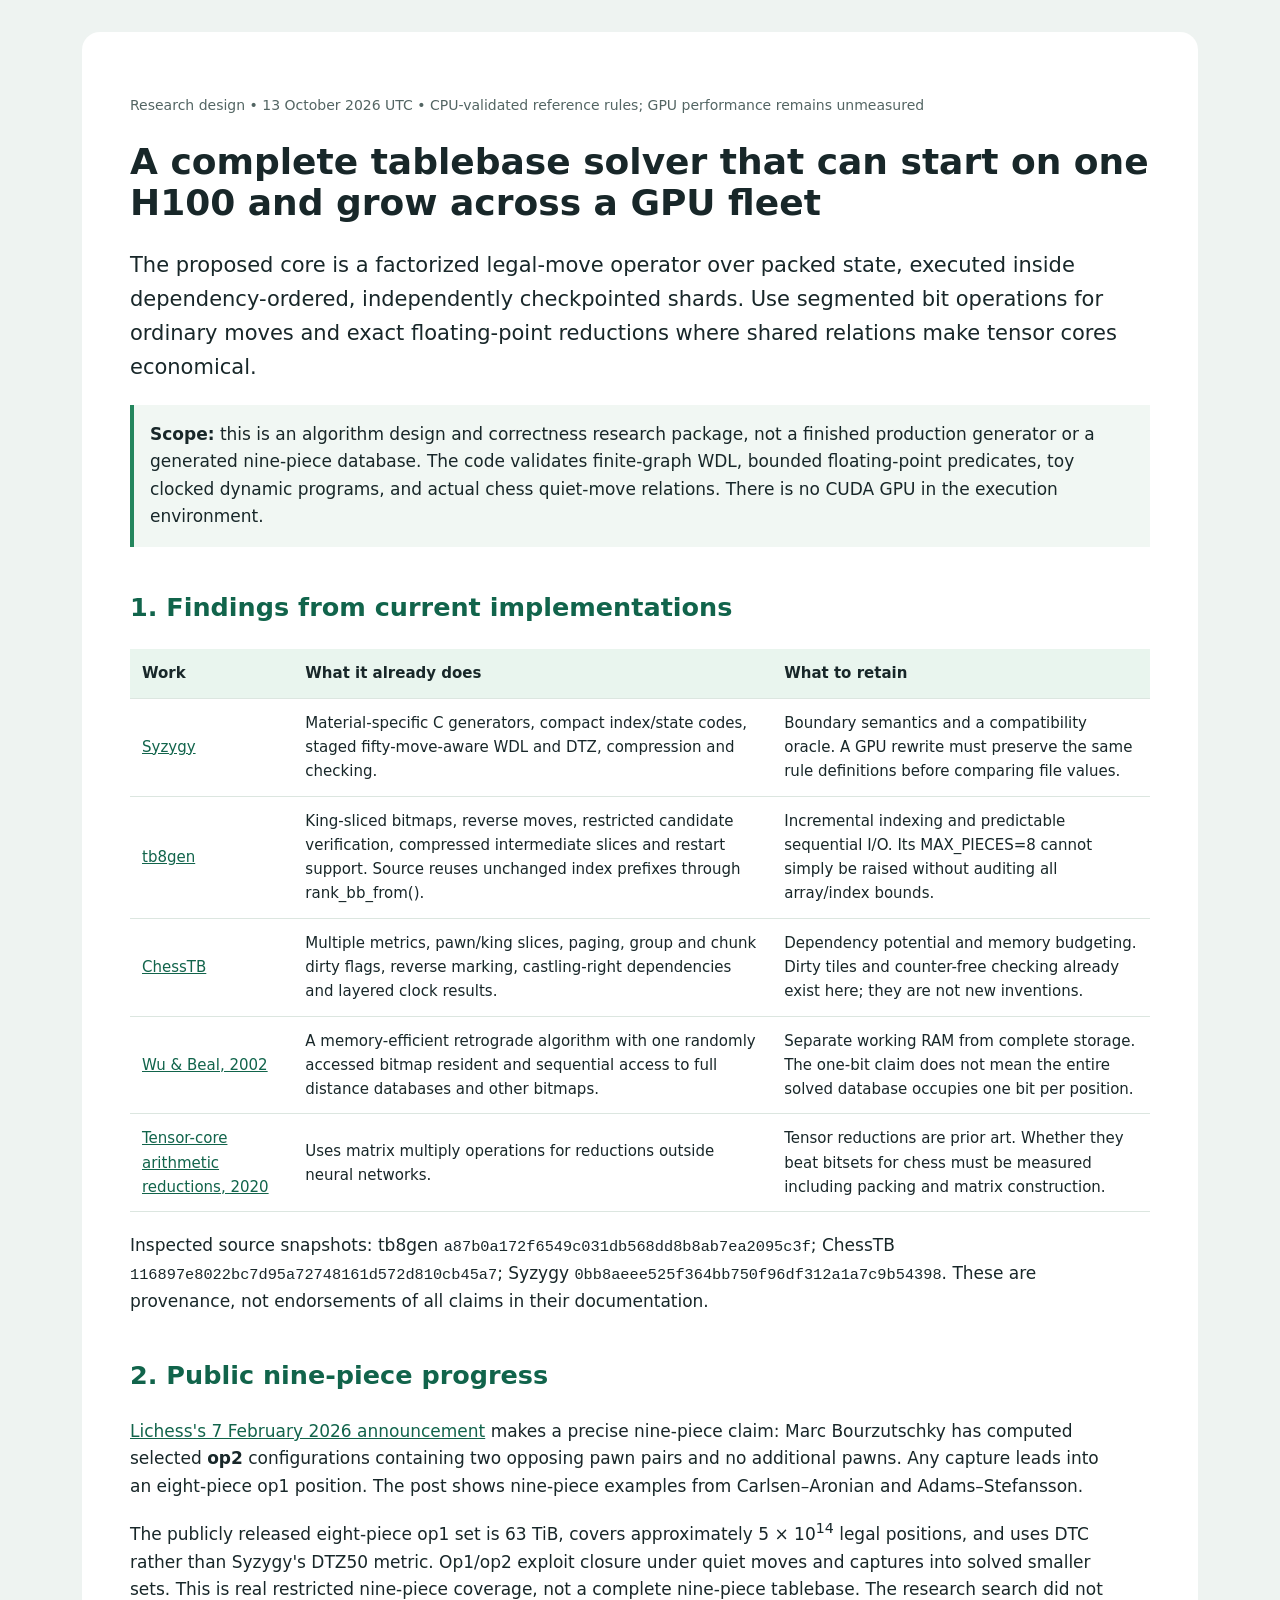
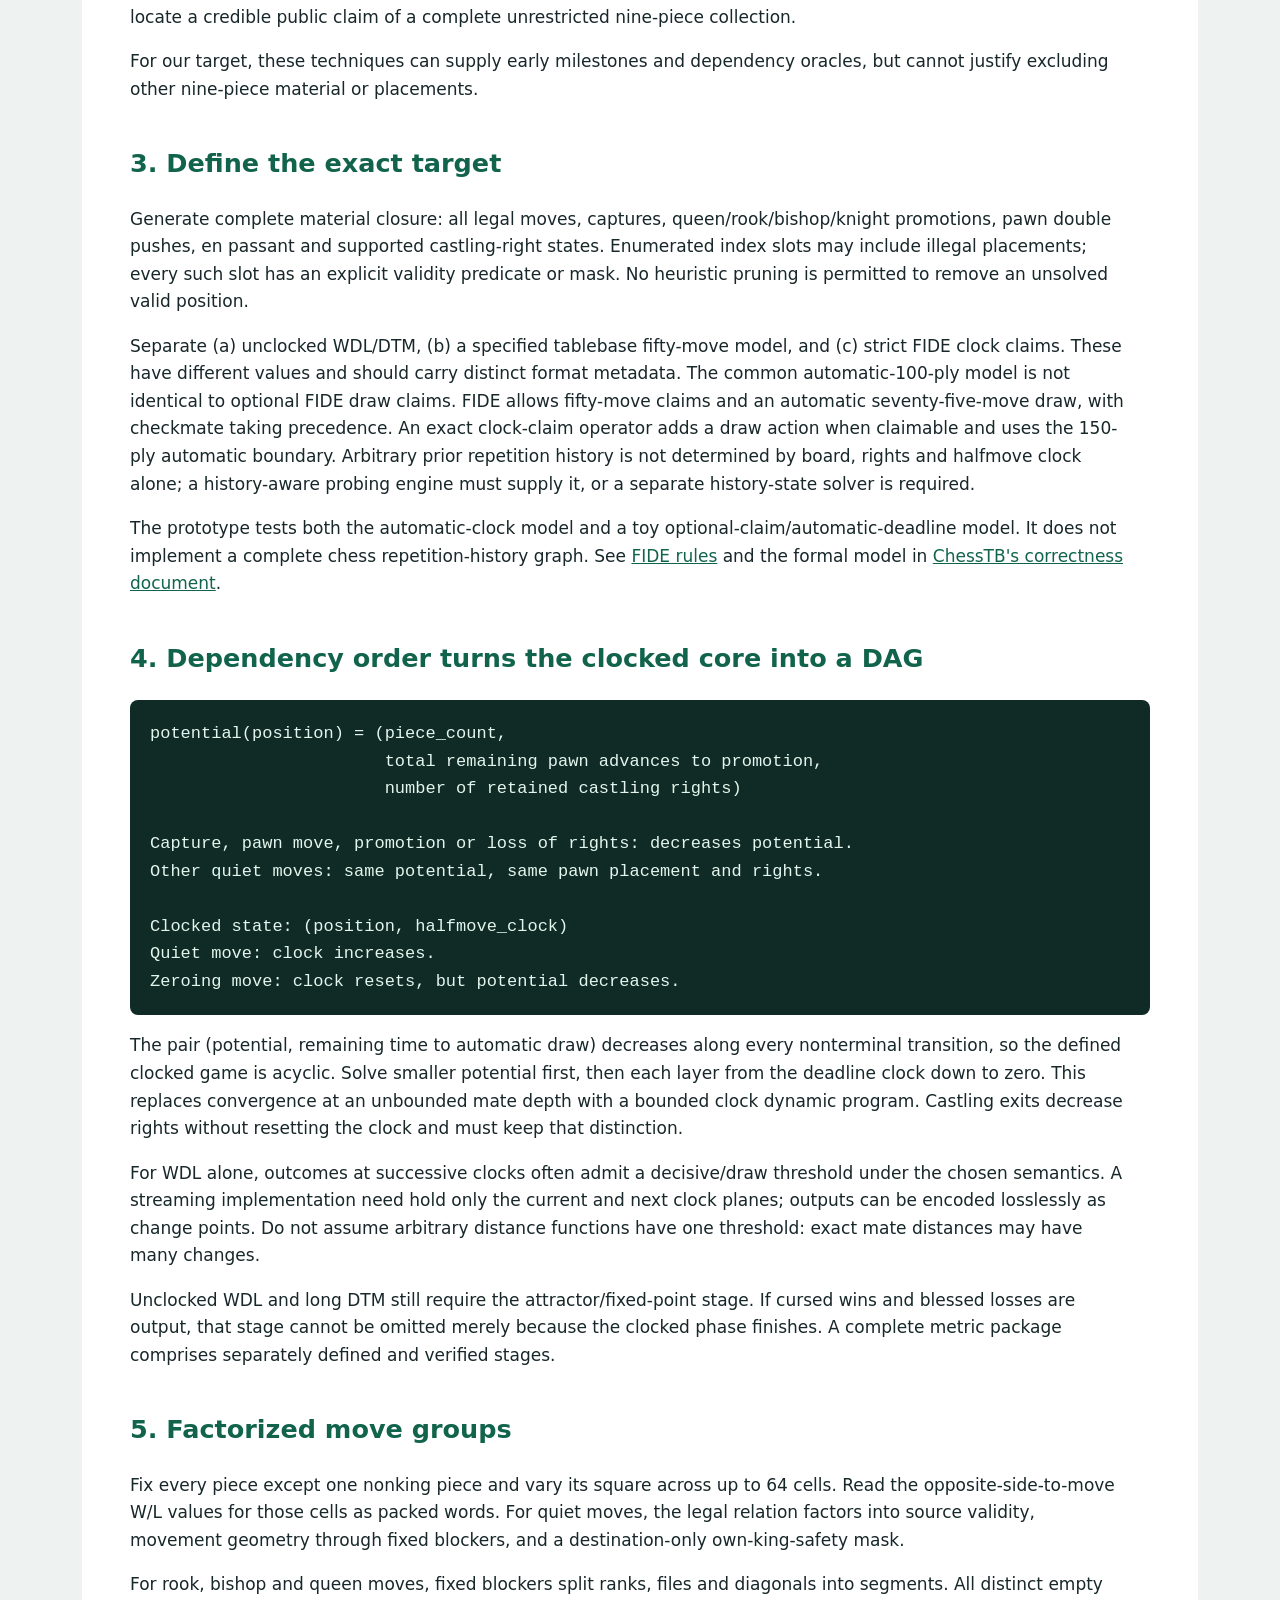
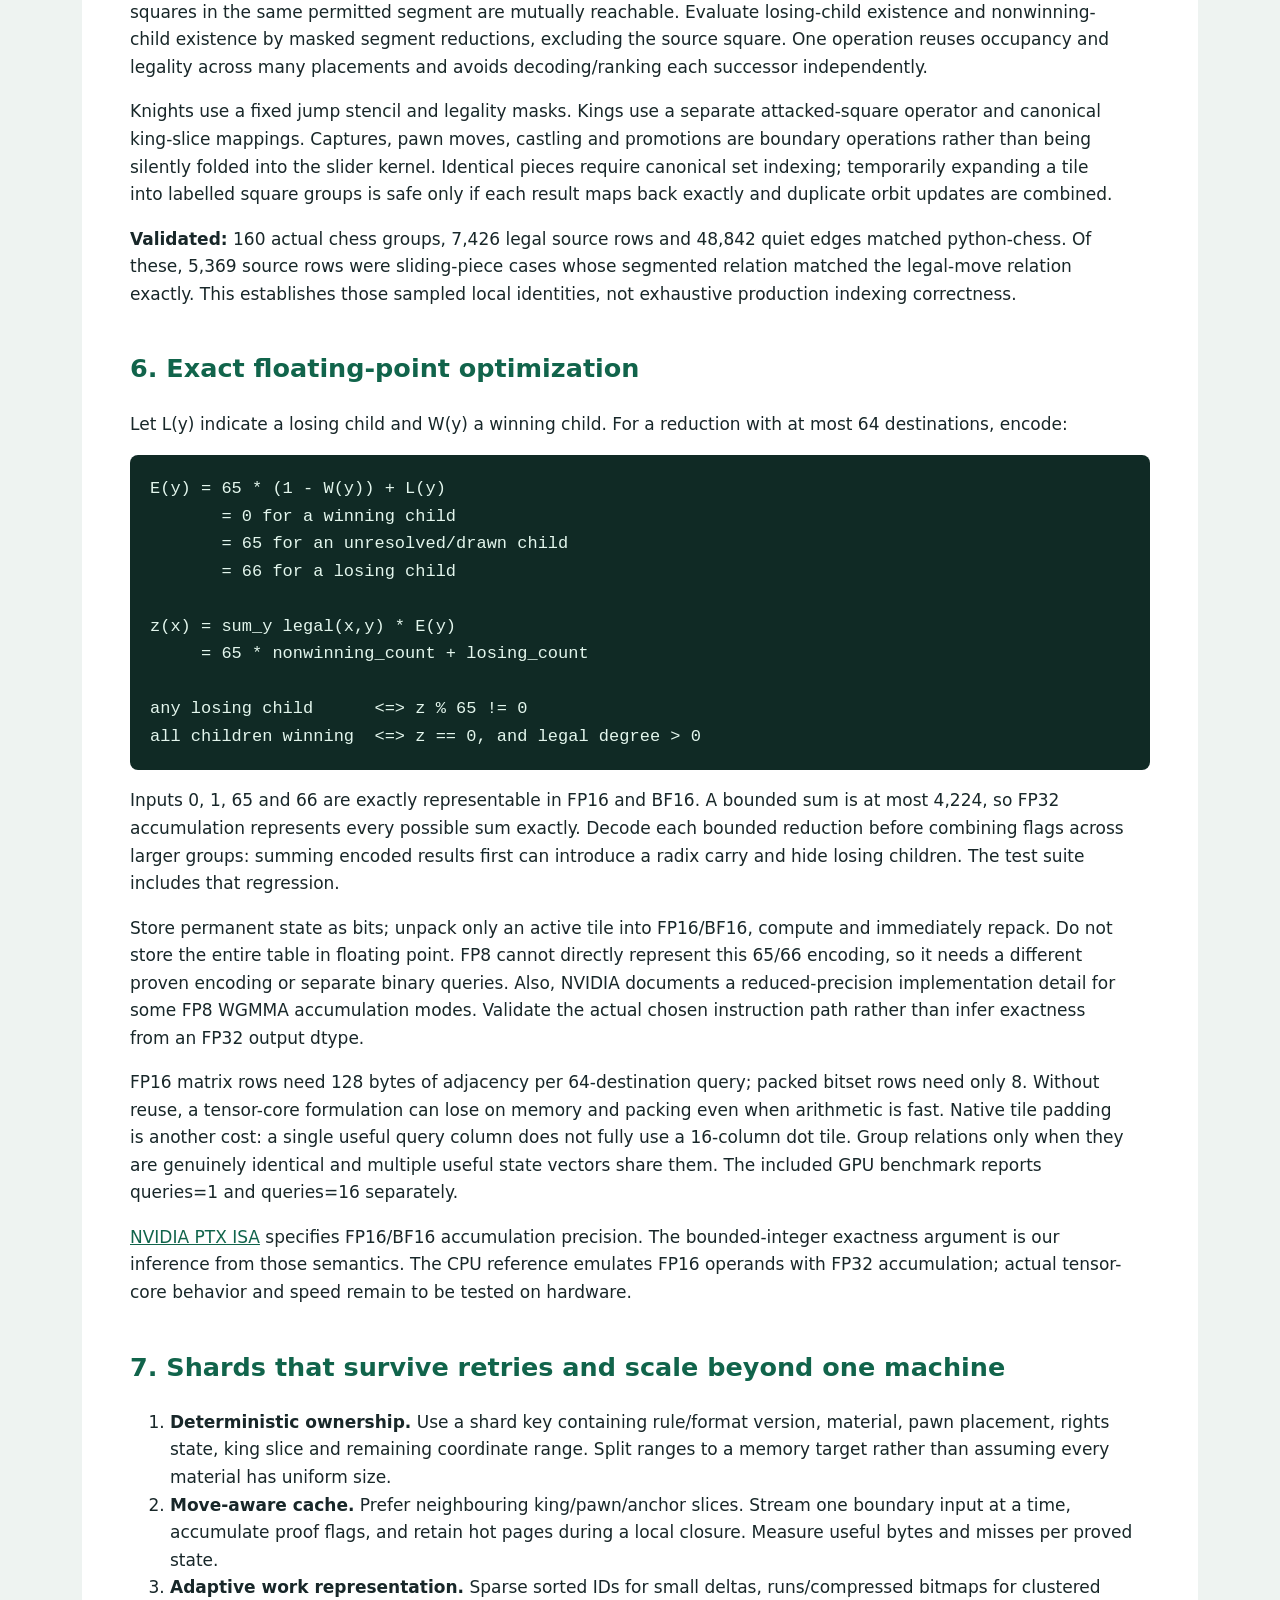
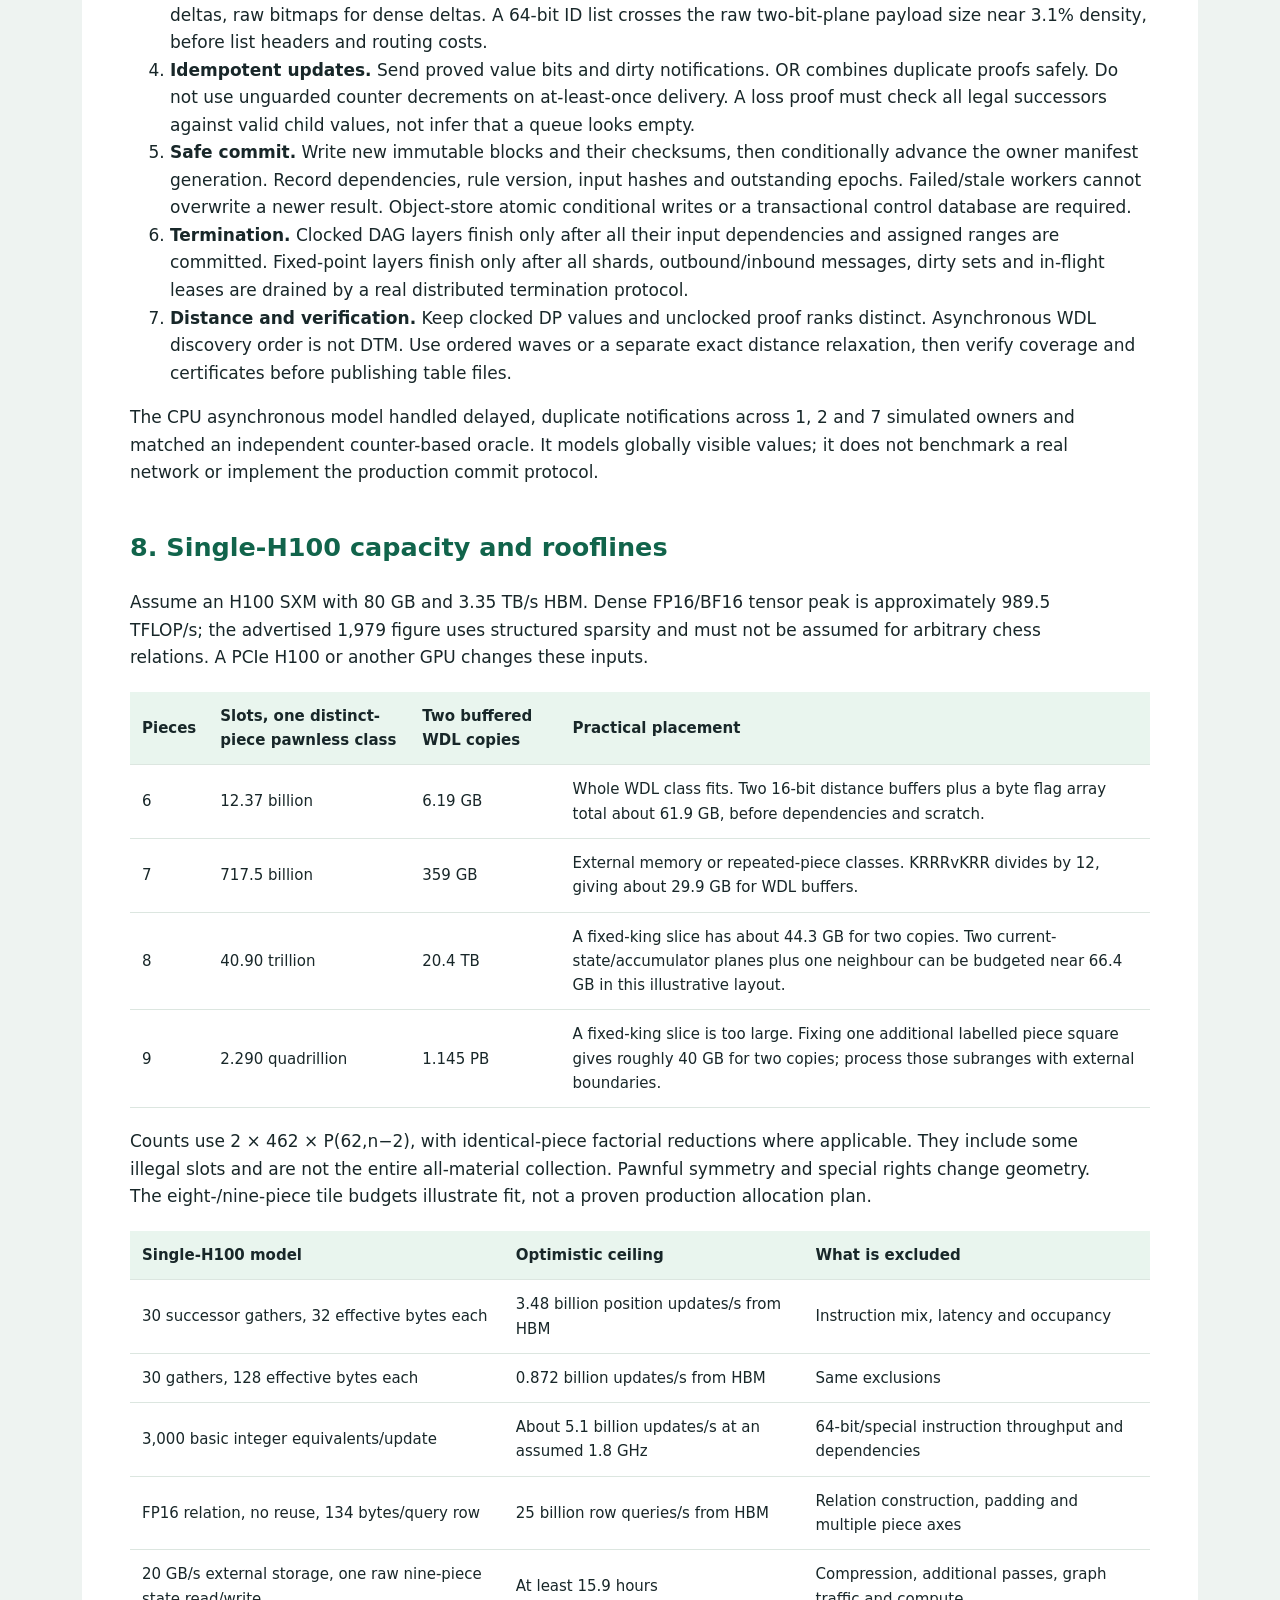
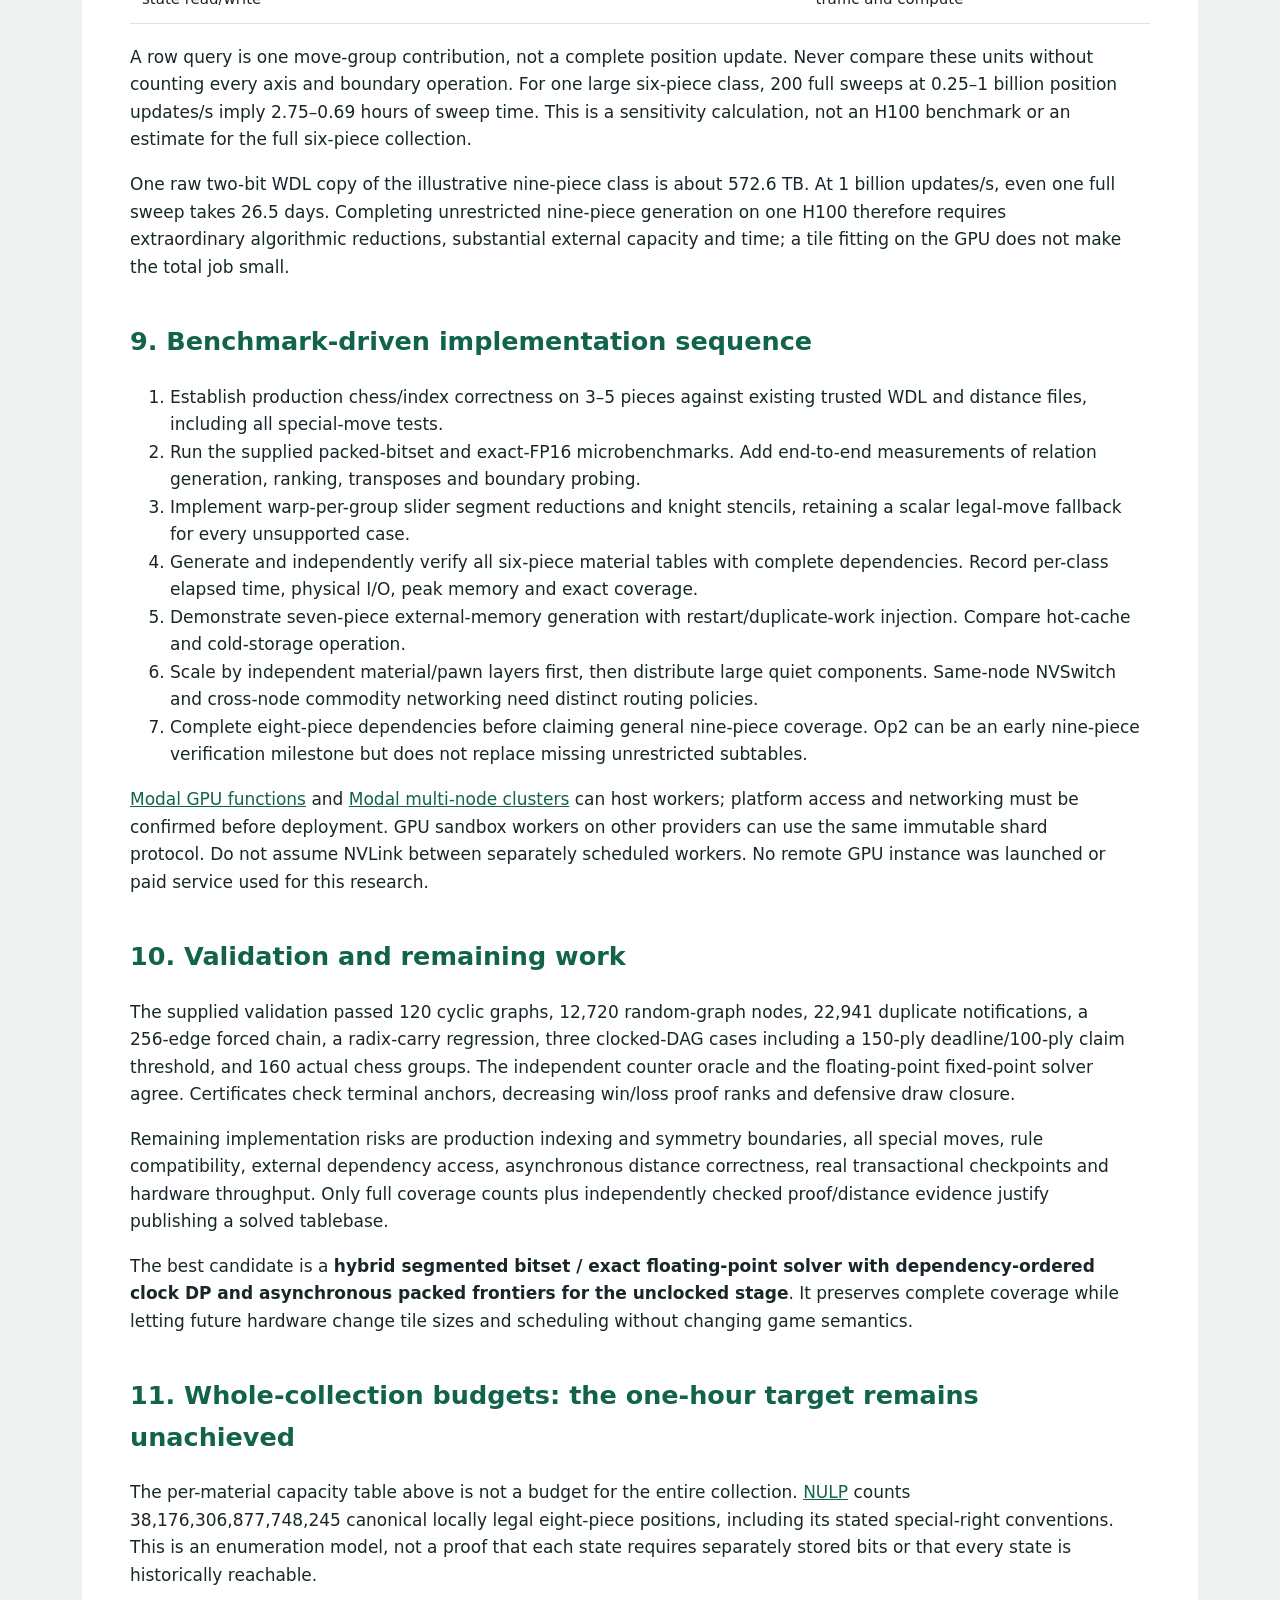
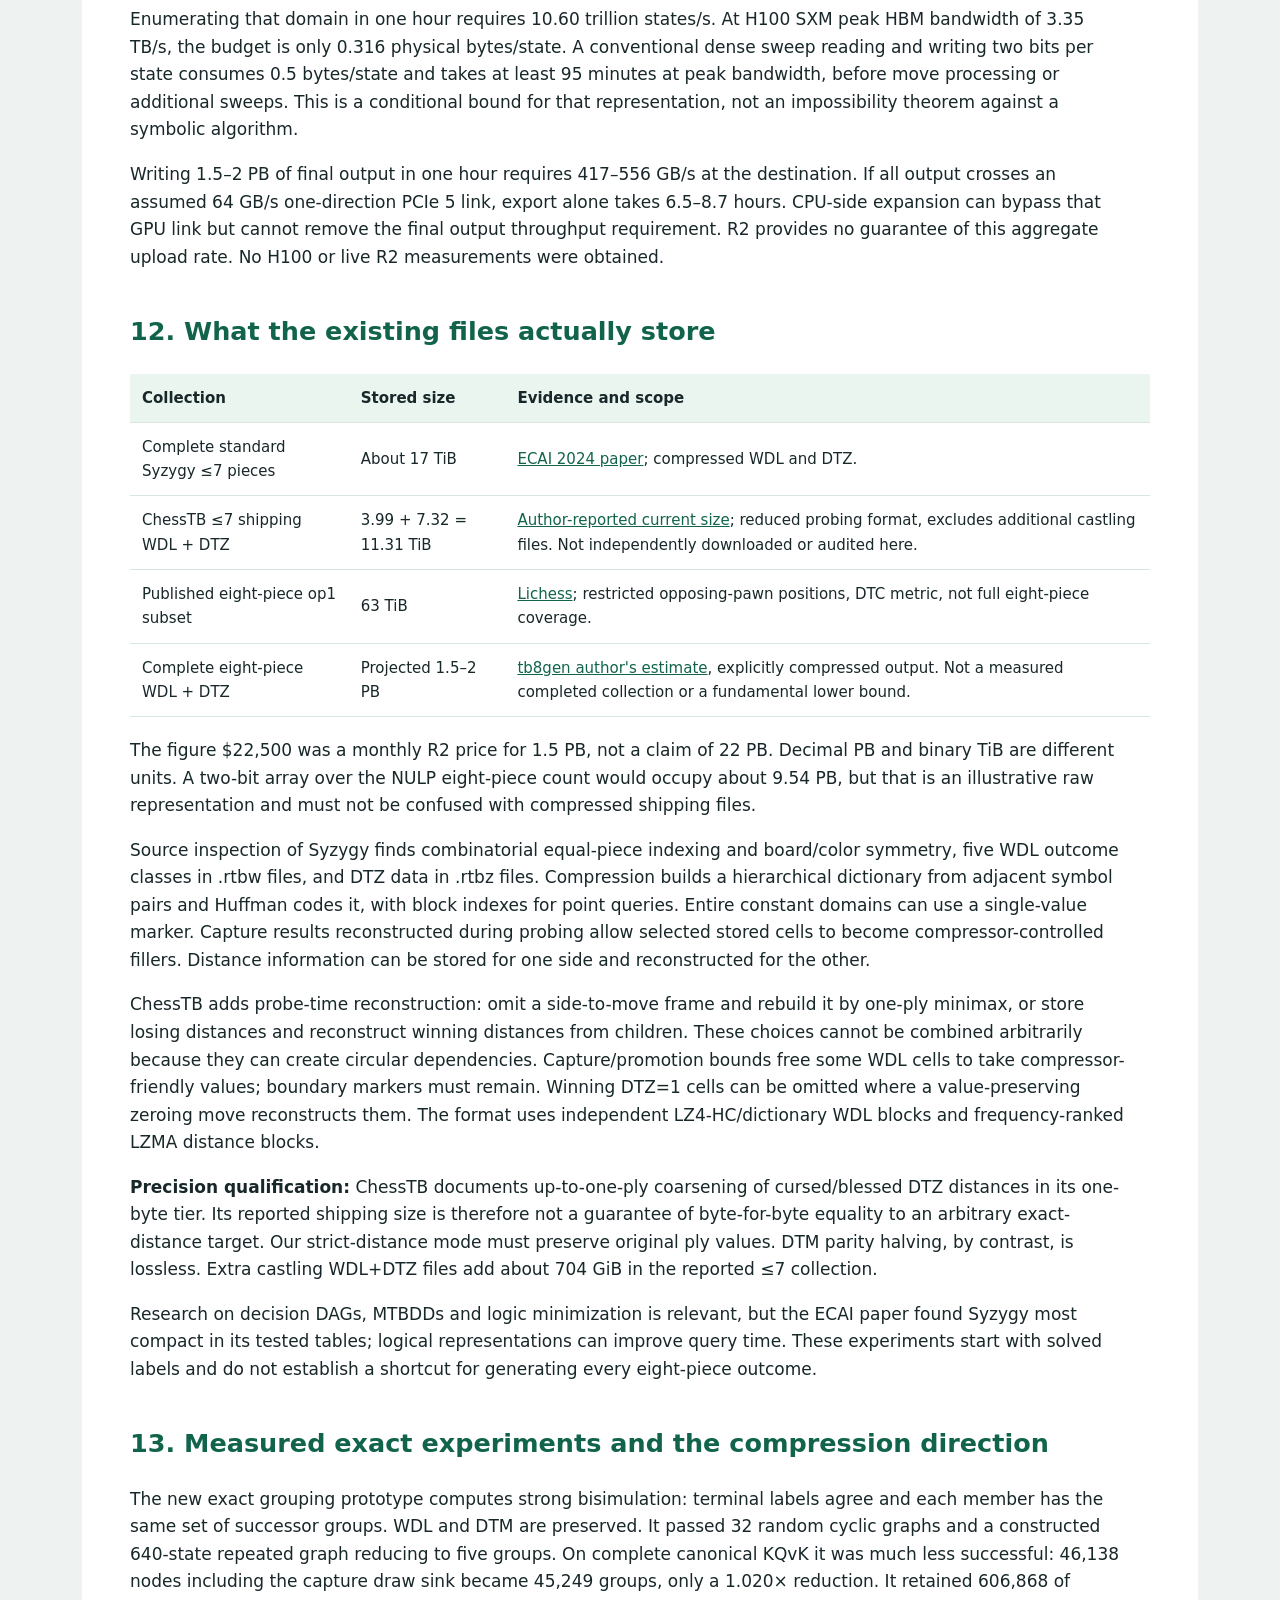
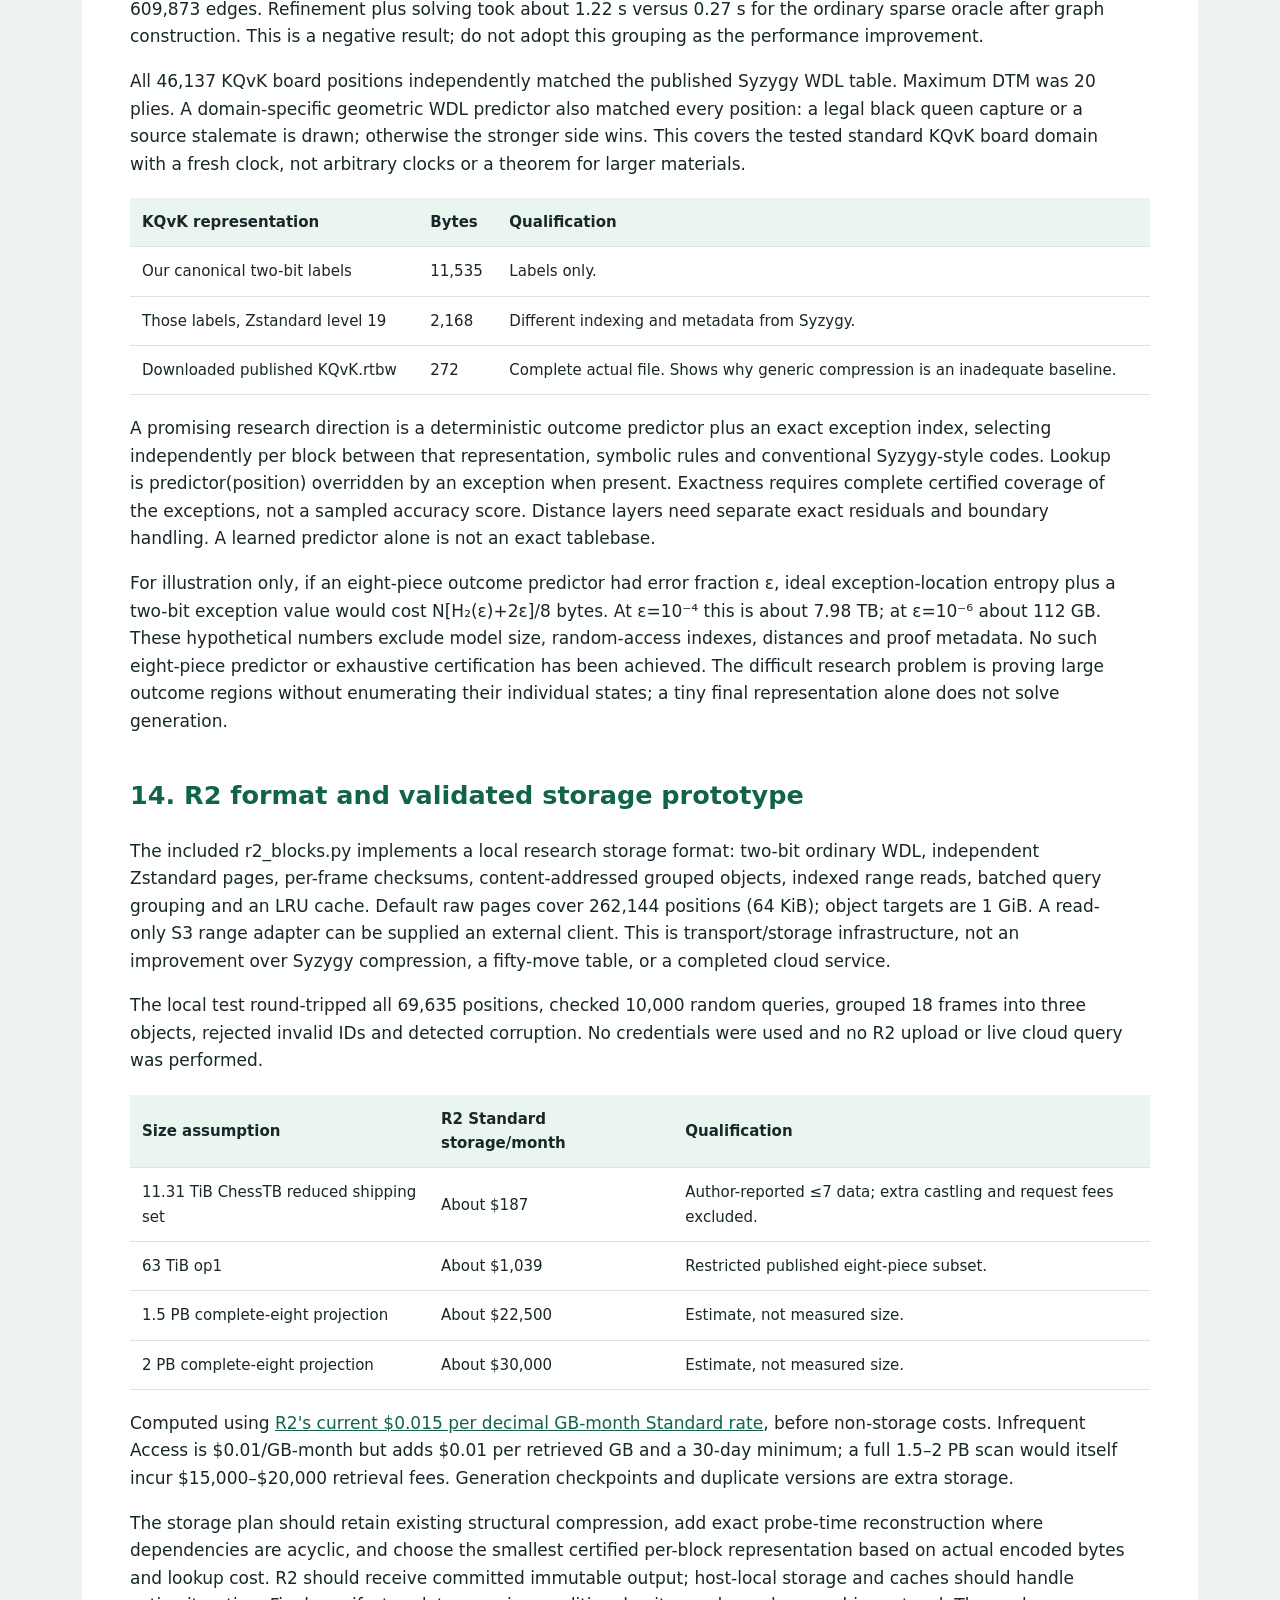
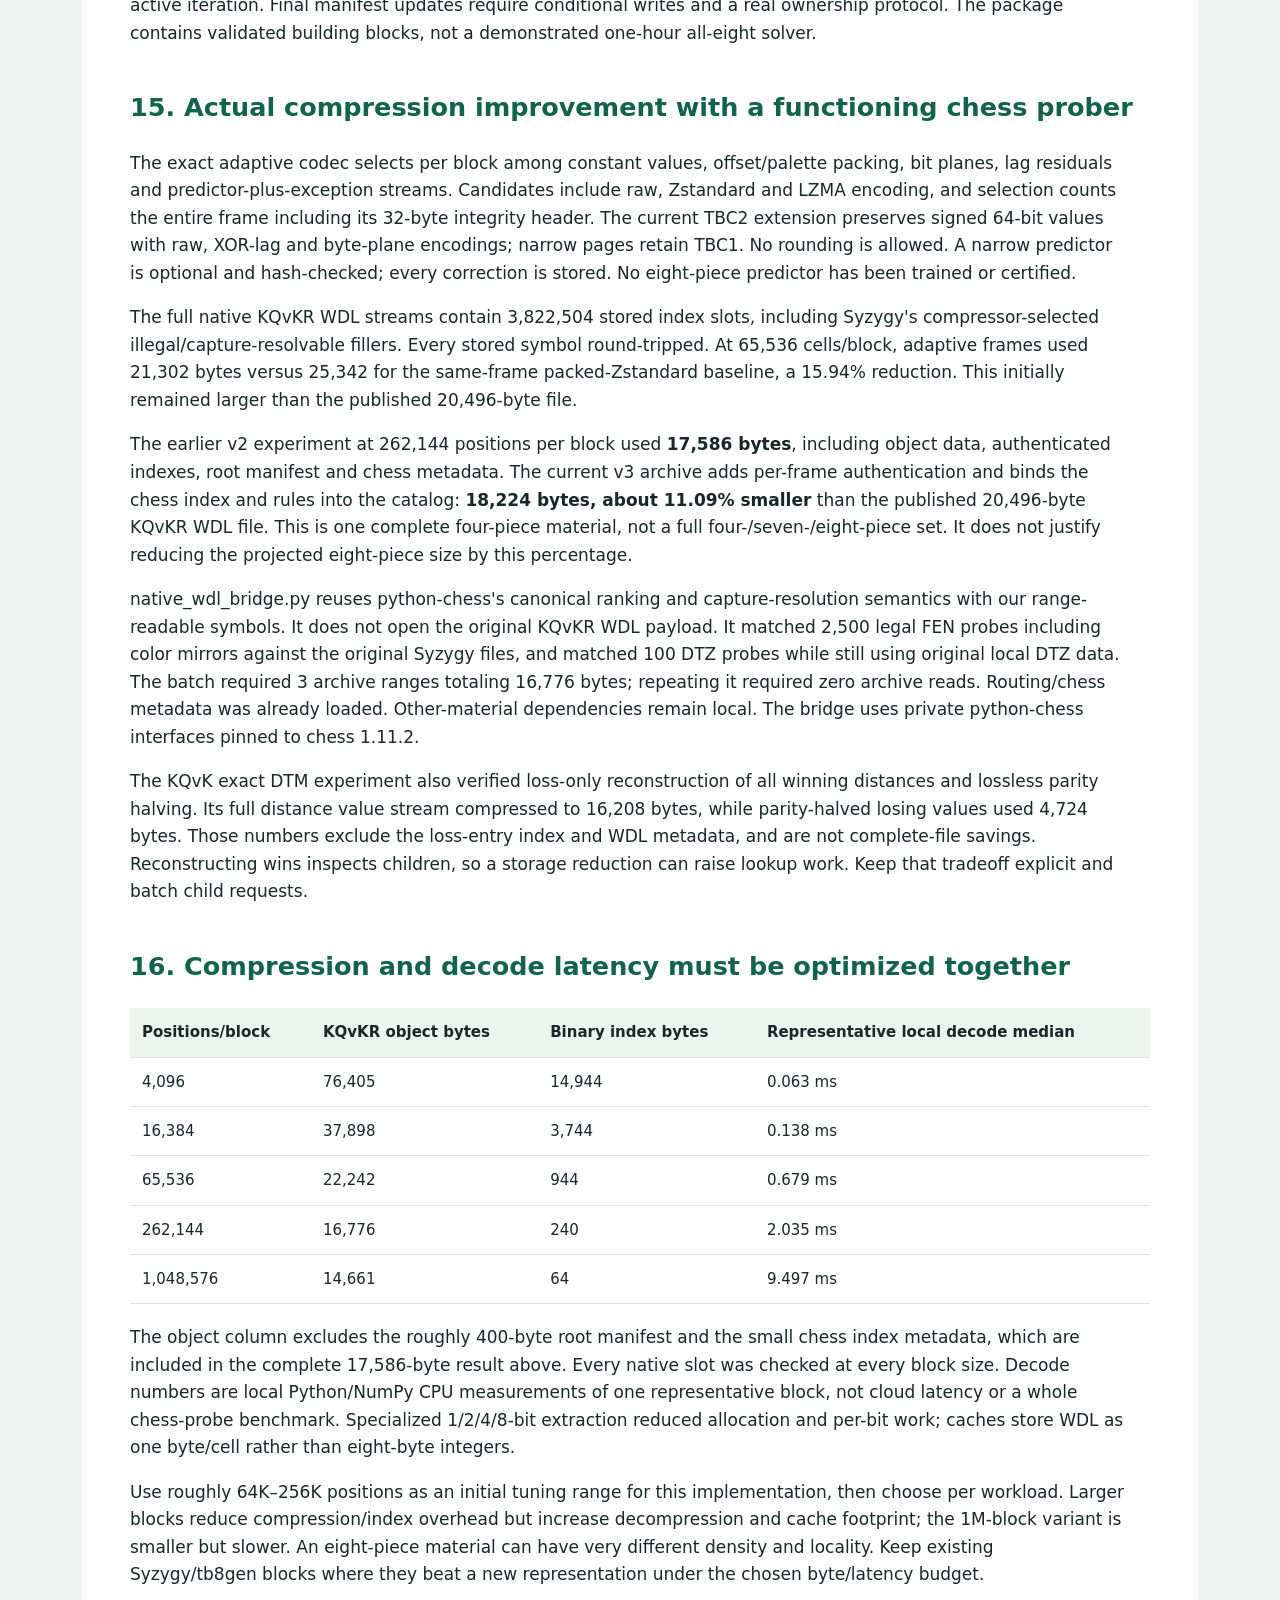
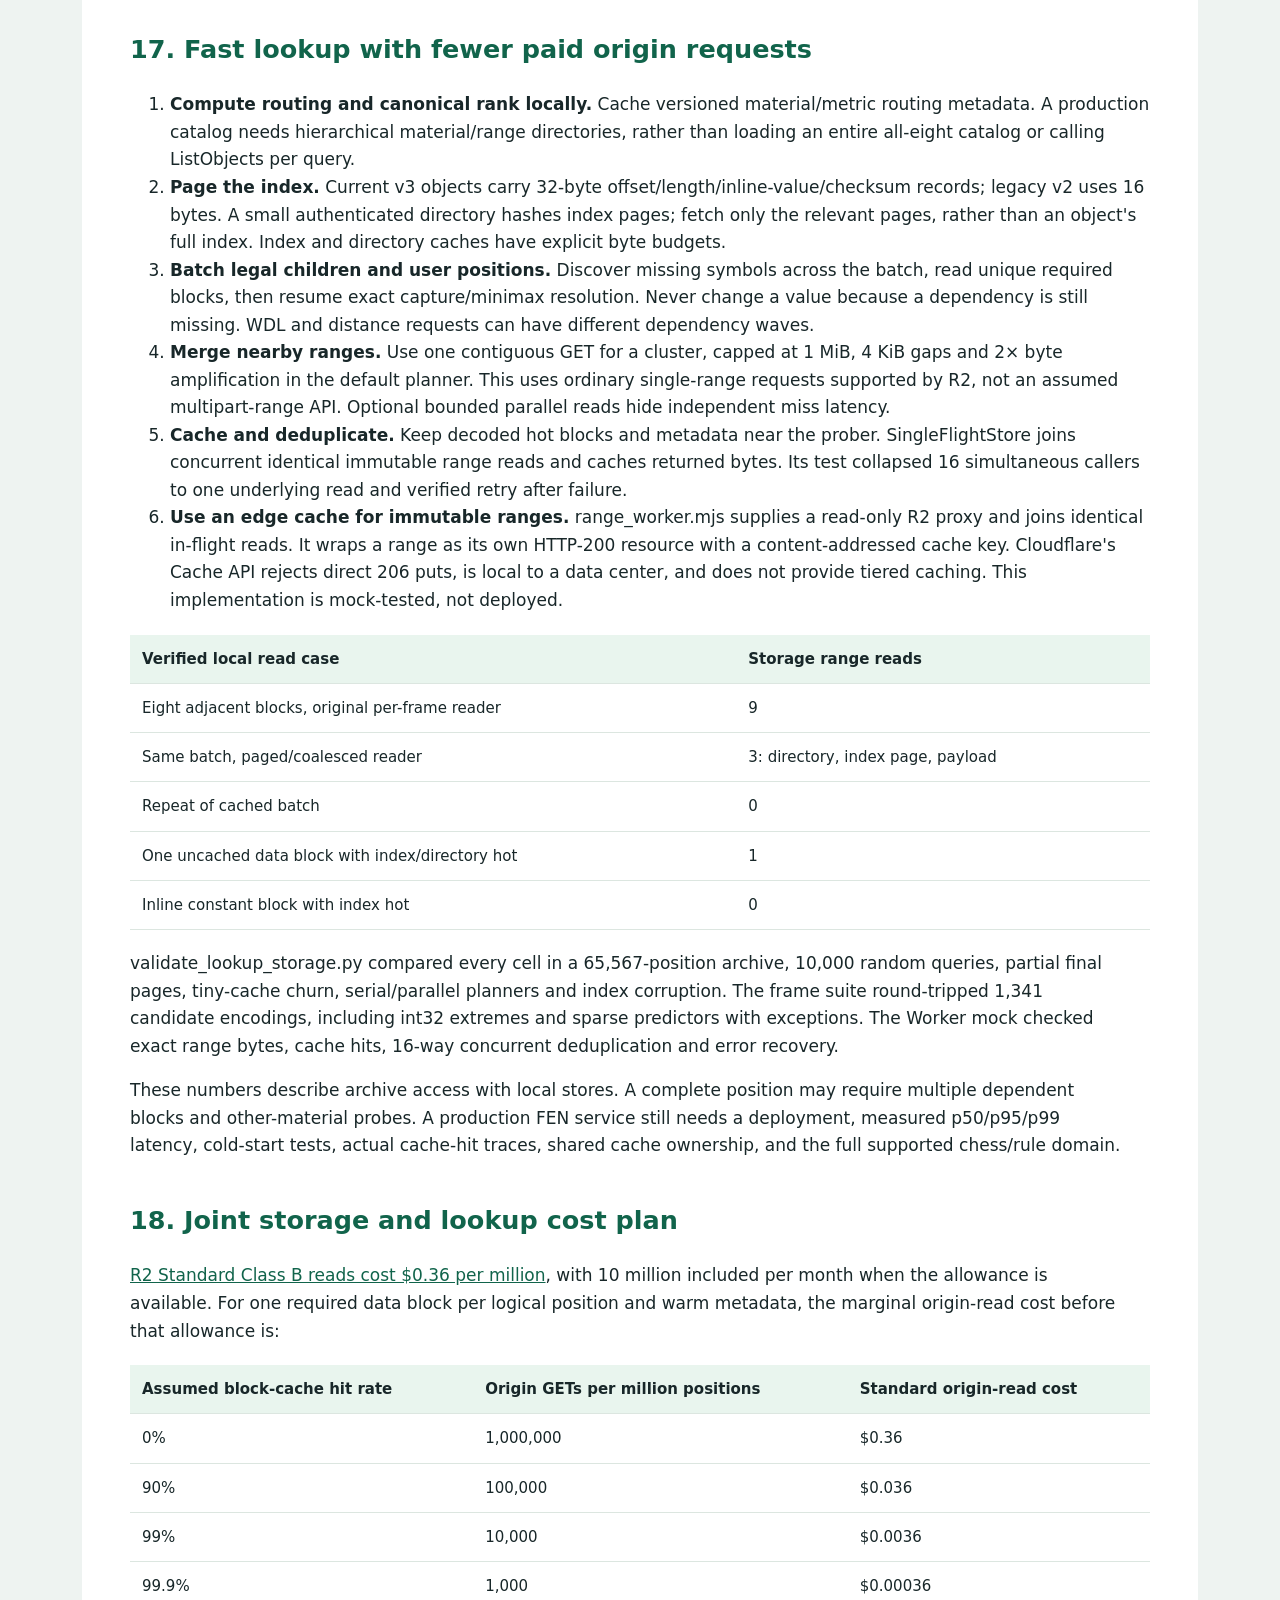
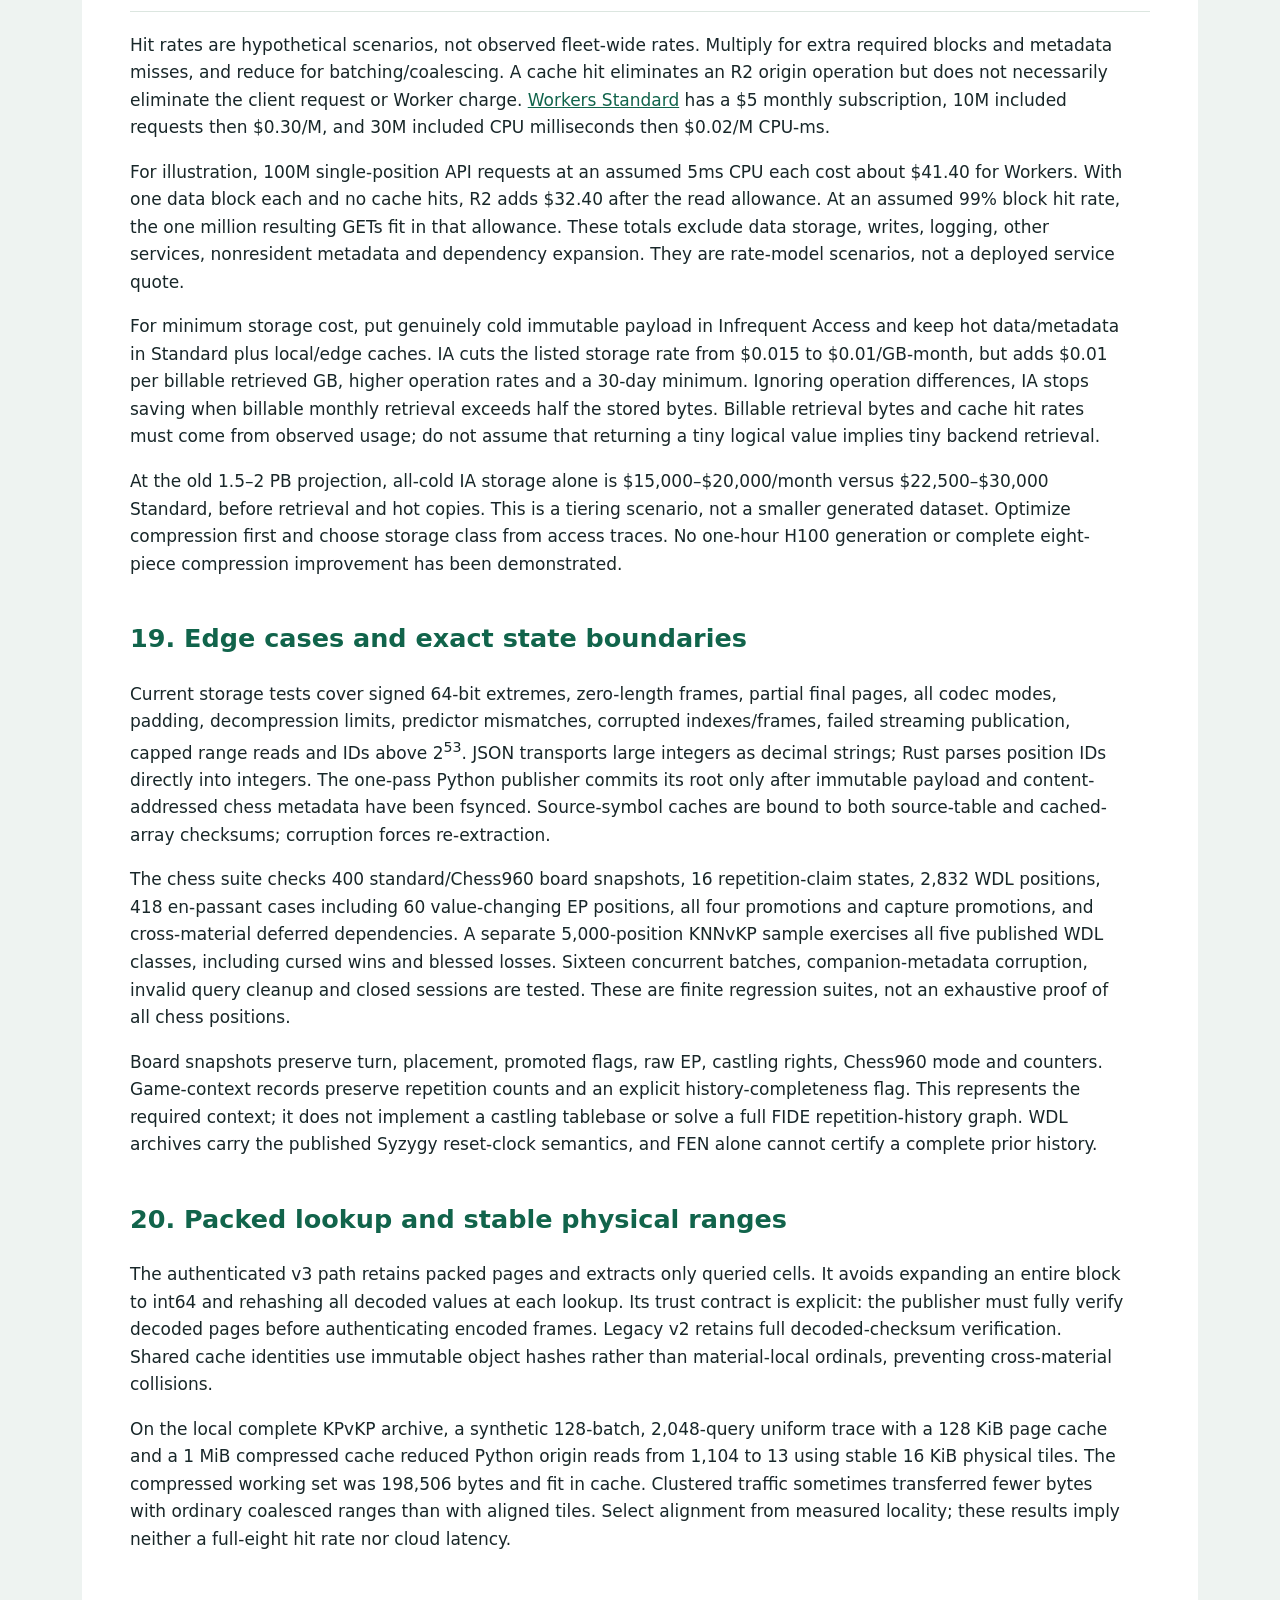
==== report.html @ 3e0458c3 "chore: import the original research archive" ====
<!doctype html><html lang="en"><meta charset="utf-8"><meta name="viewport" content="width=device-width,initial-scale=1"><title>Exact scalable chess tablebases — research design</title>
<style>body{font:17px/1.62 system-ui,sans-serif;color:#182729;background:#eef3f1;margin:0}main{max-width:1020px;margin:32px auto;padding:48px;background:white;border-radius:18px}h1{font-size:36px;line-height:1.15}h2{margin-top:40px;color:#11644b}h3{margin-top:26px}p,li{max-width:92ch}table{border-collapse:collapse;width:100%;font-size:15px;margin:20px 0}th,td{text-align:left;padding:12px;border-bottom:1px solid #dce6e0}th{background:#e9f5ee}pre{background:#102a25;color:#e3f6ed;padding:20px;overflow:auto;border-radius:8px}code{font-size:.9em}a{color:#11644b}.lead{font-size:21px}.note{background:#f1f7f3;border-left:4px solid #24865d;padding:16px}.meta{font-size:14px;color:#536563}@media(max-width:700px){main{margin:0;padding:22px;border-radius:0}h1{font-size:29px}table{display:block;overflow:auto}}</style>
<main><p class="meta">Research design • 13 October 2026 UTC • CPU-validated reference rules; GPU performance remains unmeasured</p>
<h1>A complete tablebase solver that can start on one H100 and grow across a GPU fleet</h1>
<p class="lead">The proposed core is a factorized legal-move operator over packed state, executed inside dependency-ordered, independently checkpointed shards. Use segmented bit operations for ordinary moves and exact floating-point reductions where shared relations make tensor cores economical.</p>
<p class="note"><b>Scope:</b> this is an algorithm design and correctness research package, not a finished production generator or a generated nine-piece database. The code validates finite-graph WDL, bounded floating-point predicates, toy clocked dynamic programs, and actual chess quiet-move relations. There is no CUDA GPU in the execution environment.</p>

<h2>1. Findings from current implementations</h2>
<table><tr><th>Work</th><th>What it already does</th><th>What to retain</th></tr>
<tr><td><a href="https://github.com/syzygy1/tb">Syzygy</a></td><td>Material-specific C generators, compact index/state codes, staged fifty-move-aware WDL and DTZ, compression and checking.</td><td>Boundary semantics and a compatibility oracle. A GPU rewrite must preserve the same rule definitions before comparing file values.</td></tr>
<tr><td><a href="https://github.com/syzygy1/tb8gen">tb8gen</a></td><td>King-sliced bitmaps, reverse moves, restricted candidate verification, compressed intermediate slices and restart support. Source reuses unchanged index prefixes through rank_bb_from().</td><td>Incremental indexing and predictable sequential I/O. Its MAX_PIECES=8 cannot simply be raised without auditing all array/index bounds.</td></tr>
<tr><td><a href="https://github.com/noobpwnftw/chesstb">ChessTB</a></td><td>Multiple metrics, pawn/king slices, paging, group and chunk dirty flags, reverse marking, castling-right dependencies and layered clock results.</td><td>Dependency potential and memory budgeting. Dirty tiles and counter-free checking already exist here; they are not new inventions.</td></tr>
<tr><td><a href="https://library.slmath.org/books/Book42/files/wu.pdf">Wu &amp; Beal, 2002</a></td><td>A memory-efficient retrograde algorithm with one randomly accessed bitmap resident and sequential access to full distance databases and other bitmaps.</td><td>Separate working RAM from complete storage. The one-bit claim does not mean the entire solved database occupies one bit per position.</td></tr>
<tr><td><a href="https://arxiv.org/abs/2001.05585">Tensor-core arithmetic reductions, 2020</a></td><td>Uses matrix multiply operations for reductions outside neural networks.</td><td>Tensor reductions are prior art. Whether they beat bitsets for chess must be measured including packing and matrix construction.</td></tr></table>
<p>Inspected source snapshots: tb8gen <code>a87b0a172f6549c031db568dd8b8ab7ea2095c3f</code>; ChessTB <code>116897e8022bc7d95a72748161d572d810cb45a7</code>; Syzygy <code>0bb8aeee525f364bb750f96df312a1a7c9b54398</code>. These are provenance, not endorsements of all claims in their documentation.</p>

<h2>2. Public nine-piece progress</h2>
<p><a href="https://lichess.org/@/Lichess/blog/op1-partial-8-piece-tablebase-available/1ptPBDpC">Lichess's 7 February 2026 announcement</a> makes a precise nine-piece claim: Marc Bourzutschky has computed selected <b>op2</b> configurations containing two opposing pawn pairs and no additional pawns. Any capture leads into an eight-piece op1 position. The post shows nine-piece examples from Carlsen–Aronian and Adams–Stefansson.</p>
<p>The publicly released eight-piece op1 set is 63 TiB, covers approximately 5 × 10<sup>14</sup> legal positions, and uses DTC rather than Syzygy's DTZ50 metric. Op1/op2 exploit closure under quiet moves and captures into solved smaller sets. This is real restricted nine-piece coverage, not a complete nine-piece tablebase. The research search did not locate a credible public claim of a complete unrestricted nine-piece collection.</p>
<p>For our target, these techniques can supply early milestones and dependency oracles, but cannot justify excluding other nine-piece material or placements.</p>

<h2>3. Define the exact target</h2>
<p>Generate complete material closure: all legal moves, captures, queen/rook/bishop/knight promotions, pawn double pushes, en passant and supported castling-right states. Enumerated index slots may include illegal placements; every such slot has an explicit validity predicate or mask. No heuristic pruning is permitted to remove an unsolved valid position.</p>
<p>Separate (a) unclocked WDL/DTM, (b) a specified tablebase fifty-move model, and (c) strict FIDE clock claims. These have different values and should carry distinct format metadata. The common automatic-100-ply model is not identical to optional FIDE draw claims. FIDE allows fifty-move claims and an automatic seventy-five-move draw, with checkmate taking precedence. An exact clock-claim operator adds a draw action when claimable and uses the 150-ply automatic boundary. Arbitrary prior repetition history is not determined by board, rights and halfmove clock alone; a history-aware probing engine must supply it, or a separate history-state solver is required.</p>
<p>The prototype tests both the automatic-clock model and a toy optional-claim/automatic-deadline model. It does not implement a complete chess repetition-history graph. See <a href="https://handbook.fide.com/chapter/E012023">FIDE rules</a> and the formal model in <a href="https://github.com/noobpwnftw/chesstb/blob/master/CORRECTNESS.md">ChessTB's correctness document</a>.</p>

<h2>4. Dependency order turns the clocked core into a DAG</h2>
<pre>potential(position) = (piece_count,
                       total remaining pawn advances to promotion,
                       number of retained castling rights)

Capture, pawn move, promotion or loss of rights: decreases potential.
Other quiet moves: same potential, same pawn placement and rights.

Clocked state: (position, halfmove_clock)
Quiet move: clock increases.
Zeroing move: clock resets, but potential decreases.
</pre>
<p>The pair (potential, remaining time to automatic draw) decreases along every nonterminal transition, so the defined clocked game is acyclic. Solve smaller potential first, then each layer from the deadline clock down to zero. This replaces convergence at an unbounded mate depth with a bounded clock dynamic program. Castling exits decrease rights without resetting the clock and must keep that distinction.</p>
<p>For WDL alone, outcomes at successive clocks often admit a decisive/draw threshold under the chosen semantics. A streaming implementation need hold only the current and next clock planes; outputs can be encoded losslessly as change points. Do not assume arbitrary distance functions have one threshold: exact mate distances may have many changes.</p>
<p>Unclocked WDL and long DTM still require the attractor/fixed-point stage. If cursed wins and blessed losses are output, that stage cannot be omitted merely because the clocked phase finishes. A complete metric package comprises separately defined and verified stages.</p>

<h2>5. Factorized move groups</h2>
<p>Fix every piece except one nonking piece and vary its square across up to 64 cells. Read the opposite-side-to-move W/L values for those cells as packed words. For quiet moves, the legal relation factors into source validity, movement geometry through fixed blockers, and a destination-only own-king-safety mask.</p>
<p>For rook, bishop and queen moves, fixed blockers split ranks, files and diagonals into segments. All distinct empty squares in the same permitted segment are mutually reachable. Evaluate losing-child existence and nonwinning-child existence by masked segment reductions, excluding the source square. One operation reuses occupancy and legality across many placements and avoids decoding/ranking each successor independently.</p>
<p>Knights use a fixed jump stencil and legality masks. Kings use a separate attacked-square operator and canonical king-slice mappings. Captures, pawn moves, castling and promotions are boundary operations rather than being silently folded into the slider kernel. Identical pieces require canonical set indexing; temporarily expanding a tile into labelled square groups is safe only if each result maps back exactly and duplicate orbit updates are combined.</p>
<p><b>Validated:</b> 160 actual chess groups, 7,426 legal source rows and 48,842 quiet edges matched python-chess. Of these, 5,369 source rows were sliding-piece cases whose segmented relation matched the legal-move relation exactly. This establishes those sampled local identities, not exhaustive production indexing correctness.</p>

<h2>6. Exact floating-point optimization</h2>
<p>Let L(y) indicate a losing child and W(y) a winning child. For a reduction with at most 64 destinations, encode:</p>
<pre>E(y) = 65 * (1 - W(y)) + L(y)
       = 0 for a winning child
       = 65 for an unresolved/drawn child
       = 66 for a losing child

z(x) = sum_y legal(x,y) * E(y)
     = 65 * nonwinning_count + losing_count

any losing child      &lt;=&gt; z % 65 != 0
all children winning  &lt;=&gt; z == 0, and legal degree &gt; 0
</pre>
<p>Inputs 0, 1, 65 and 66 are exactly representable in FP16 and BF16. A bounded sum is at most 4,224, so FP32 accumulation represents every possible sum exactly. Decode each bounded reduction before combining flags across larger groups: summing encoded results first can introduce a radix carry and hide losing children. The test suite includes that regression.</p>
<p>Store permanent state as bits; unpack only an active tile into FP16/BF16, compute and immediately repack. Do not store the entire table in floating point. FP8 cannot directly represent this 65/66 encoding, so it needs a different proven encoding or separate binary queries. Also, NVIDIA documents a reduced-precision implementation detail for some FP8 WGMMA accumulation modes. Validate the actual chosen instruction path rather than infer exactness from an FP32 output dtype.</p>
<p>FP16 matrix rows need 128 bytes of adjacency per 64-destination query; packed bitset rows need only 8. Without reuse, a tensor-core formulation can lose on memory and packing even when arithmetic is fast. Native tile padding is another cost: a single useful query column does not fully use a 16-column dot tile. Group relations only when they are genuinely identical and multiple useful state vectors share them. The included GPU benchmark reports queries=1 and queries=16 separately.</p>
<p><a href="https://docs.nvidia.com/cuda/parallel-thread-execution/index.html">NVIDIA PTX ISA</a> specifies FP16/BF16 accumulation precision. The bounded-integer exactness argument is our inference from those semantics. The CPU reference emulates FP16 operands with FP32 accumulation; actual tensor-core behavior and speed remain to be tested on hardware.</p>

<h2>7. Shards that survive retries and scale beyond one machine</h2>
<ol><li><b>Deterministic ownership.</b> Use a shard key containing rule/format version, material, pawn placement, rights state, king slice and remaining coordinate range. Split ranges to a memory target rather than assuming every material has uniform size.</li>
<li><b>Move-aware cache.</b> Prefer neighbouring king/pawn/anchor slices. Stream one boundary input at a time, accumulate proof flags, and retain hot pages during a local closure. Measure useful bytes and misses per proved state.</li>
<li><b>Adaptive work representation.</b> Sparse sorted IDs for small deltas, runs/compressed bitmaps for clustered deltas, raw bitmaps for dense deltas. A 64-bit ID list crosses the raw two-bit-plane payload size near 3.1% density, before list headers and routing costs.</li>
<li><b>Idempotent updates.</b> Send proved value bits and dirty notifications. OR combines duplicate proofs safely. Do not use unguarded counter decrements on at-least-once delivery. A loss proof must check all legal successors against valid child values, not infer that a queue looks empty.</li>
<li><b>Safe commit.</b> Write new immutable blocks and their checksums, then conditionally advance the owner manifest generation. Record dependencies, rule version, input hashes and outstanding epochs. Failed/stale workers cannot overwrite a newer result. Object-store atomic conditional writes or a transactional control database are required.</li>
<li><b>Termination.</b> Clocked DAG layers finish only after all their input dependencies and assigned ranges are committed. Fixed-point layers finish only after all shards, outbound/inbound messages, dirty sets and in-flight leases are drained by a real distributed termination protocol.</li>
<li><b>Distance and verification.</b> Keep clocked DP values and unclocked proof ranks distinct. Asynchronous WDL discovery order is not DTM. Use ordered waves or a separate exact distance relaxation, then verify coverage and certificates before publishing table files.</li></ol>
<p>The CPU asynchronous model handled delayed, duplicate notifications across 1, 2 and 7 simulated owners and matched an independent counter-based oracle. It models globally visible values; it does not benchmark a real network or implement the production commit protocol.</p>

<h2>8. Single-H100 capacity and rooflines</h2>
<p>Assume an H100 SXM with 80 GB and 3.35 TB/s HBM. Dense FP16/BF16 tensor peak is approximately 989.5 TFLOP/s; the advertised 1,979 figure uses structured sparsity and must not be assumed for arbitrary chess relations. A PCIe H100 or another GPU changes these inputs.</p>
<table><tr><th>Pieces</th><th>Slots, one distinct-piece pawnless class</th><th>Two buffered WDL copies</th><th>Practical placement</th></tr>
<tr><td>6</td><td>12.37 billion</td><td>6.19 GB</td><td>Whole WDL class fits. Two 16-bit distance buffers plus a byte flag array total about 61.9 GB, before dependencies and scratch.</td></tr>
<tr><td>7</td><td>717.5 billion</td><td>359 GB</td><td>External memory or repeated-piece classes. KRRRvKRR divides by 12, giving about 29.9 GB for WDL buffers.</td></tr>
<tr><td>8</td><td>40.90 trillion</td><td>20.4 TB</td><td>A fixed-king slice has about 44.3 GB for two copies. Two current-state/accumulator planes plus one neighbour can be budgeted near 66.4 GB in this illustrative layout.</td></tr>
<tr><td>9</td><td>2.290 quadrillion</td><td>1.145 PB</td><td>A fixed-king slice is too large. Fixing one additional labelled piece square gives roughly 40 GB for two copies; process those subranges with external boundaries.</td></tr></table>
<p>Counts use 2 × 462 × P(62,n−2), with identical-piece factorial reductions where applicable. They include some illegal slots and are not the entire all-material collection. Pawnful symmetry and special rights change geometry. The eight-/nine-piece tile budgets illustrate fit, not a proven production allocation plan.</p>
<table><tr><th>Single-H100 model</th><th>Optimistic ceiling</th><th>What is excluded</th></tr>
<tr><td>30 successor gathers, 32 effective bytes each</td><td>3.48 billion position updates/s from HBM</td><td>Instruction mix, latency and occupancy</td></tr>
<tr><td>30 gathers, 128 effective bytes each</td><td>0.872 billion updates/s from HBM</td><td>Same exclusions</td></tr>
<tr><td>3,000 basic integer equivalents/update</td><td>About 5.1 billion updates/s at an assumed 1.8 GHz</td><td>64-bit/special instruction throughput and dependencies</td></tr>
<tr><td>FP16 relation, no reuse, 134 bytes/query row</td><td>25 billion row queries/s from HBM</td><td>Relation construction, padding and multiple piece axes</td></tr>
<tr><td>20 GB/s external storage, one raw nine-piece state read/write</td><td>At least 15.9 hours</td><td>Compression, additional passes, graph traffic and compute</td></tr></table>
<p>A row query is one move-group contribution, not a complete position update. Never compare these units without counting every axis and boundary operation. For one large six-piece class, 200 full sweeps at 0.25–1 billion position updates/s imply 2.75–0.69 hours of sweep time. This is a sensitivity calculation, not an H100 benchmark or an estimate for the full six-piece collection.</p>
<p>One raw two-bit WDL copy of the illustrative nine-piece class is about 572.6 TB. At 1 billion updates/s, even one full sweep takes 26.5 days. Completing unrestricted nine-piece generation on one H100 therefore requires extraordinary algorithmic reductions, substantial external capacity and time; a tile fitting on the GPU does not make the total job small.</p>

<h2>9. Benchmark-driven implementation sequence</h2>
<ol><li>Establish production chess/index correctness on 3–5 pieces against existing trusted WDL and distance files, including all special-move tests.</li>
<li>Run the supplied packed-bitset and exact-FP16 microbenchmarks. Add end-to-end measurements of relation generation, ranking, transposes and boundary probing.</li>
<li>Implement warp-per-group slider segment reductions and knight stencils, retaining a scalar legal-move fallback for every unsupported case.</li>
<li>Generate and independently verify all six-piece material tables with complete dependencies. Record per-class elapsed time, physical I/O, peak memory and exact coverage.</li>
<li>Demonstrate seven-piece external-memory generation with restart/duplicate-work injection. Compare hot-cache and cold-storage operation.</li>
<li>Scale by independent material/pawn layers first, then distribute large quiet components. Same-node NVSwitch and cross-node commodity networking need distinct routing policies.</li>
<li>Complete eight-piece dependencies before claiming general nine-piece coverage. Op2 can be an early nine-piece verification milestone but does not replace missing unrestricted subtables.</li></ol>
<p><a href="https://modal.com/docs/guide/gpu">Modal GPU functions</a> and <a href="https://modal.com/docs/guide/multi-node-clusters">Modal multi-node clusters</a> can host workers; platform access and networking must be confirmed before deployment. GPU sandbox workers on other providers can use the same immutable shard protocol. Do not assume NVLink between separately scheduled workers. No remote GPU instance was launched or paid service used for this research.</p>

<h2>10. Validation and remaining work</h2>
<p>The supplied validation passed 120 cyclic graphs, 12,720 random-graph nodes, 22,941 duplicate notifications, a 256-edge forced chain, a radix-carry regression, three clocked-DAG cases including a 150-ply deadline/100-ply claim threshold, and 160 actual chess groups. The independent counter oracle and the floating-point fixed-point solver agree. Certificates check terminal anchors, decreasing win/loss proof ranks and defensive draw closure.</p>
<p>Remaining implementation risks are production indexing and symmetry boundaries, all special moves, rule compatibility, external dependency access, asynchronous distance correctness, real transactional checkpoints and hardware throughput. Only full coverage counts plus independently checked proof/distance evidence justify publishing a solved tablebase.</p>
<p>The best candidate is a <b>hybrid segmented bitset / exact floating-point solver with dependency-ordered clock DP and asynchronous packed frontiers for the unclocked stage</b>. It preserves complete coverage while letting future hardware change tile sizes and scheduling without changing game semantics.</p>

<h2>11. Whole-collection budgets: the one-hour target remains unachieved</h2>
<p>The per-material capacity table above is not a budget for the entire collection. <a href="https://kirill-kryukov.com/chess/nulp/">NULP</a> counts 38,176,306,877,748,245 canonical locally legal eight-piece positions, including its stated special-right conventions. This is an enumeration model, not a proof that each state requires separately stored bits or that every state is historically reachable.</p>
<p>Enumerating that domain in one hour requires 10.60 trillion states/s. At H100 SXM peak HBM bandwidth of 3.35 TB/s, the budget is only 0.316 physical bytes/state. A conventional dense sweep reading and writing two bits per state consumes 0.5 bytes/state and takes at least 95 minutes at peak bandwidth, before move processing or additional sweeps. This is a conditional bound for that representation, not an impossibility theorem against a symbolic algorithm.</p>
<p>Writing 1.5–2 PB of final output in one hour requires 417–556 GB/s at the destination. If all output crosses an assumed 64 GB/s one-direction PCIe 5 link, export alone takes 6.5–8.7 hours. CPU-side expansion can bypass that GPU link but cannot remove the final output throughput requirement. R2 provides no guarantee of this aggregate upload rate. No H100 or live R2 measurements were obtained.</p>

<h2>12. What the existing files actually store</h2>
<table><tr><th>Collection</th><th>Stored size</th><th>Evidence and scope</th></tr>
<tr><td>Complete standard Syzygy ≤7 pieces</td><td>About 17 TiB</td><td><a href="https://www.cs.ucr.edu/~cshelton/papers/docs/ecai24.pdf">ECAI 2024 paper</a>; compressed WDL and DTZ.</td></tr>
<tr><td>ChessTB ≤7 shipping WDL + DTZ</td><td>3.99 + 7.32 = 11.31 TiB</td><td><a href="https://github.com/noobpwnftw/chesstb">Author-reported current size</a>; reduced probing format, excludes additional castling files. Not independently downloaded or audited here.</td></tr>
<tr><td>Published eight-piece op1 subset</td><td>63 TiB</td><td><a href="https://lichess.org/@/Lichess/blog/op1-partial-8-piece-tablebase-available/1ptPBDpC">Lichess</a>; restricted opposing-pawn positions, DTC metric, not full eight-piece coverage.</td></tr>
<tr><td>Complete eight-piece WDL + DTZ</td><td>Projected 1.5–2 PB</td><td><a href="https://github.com/syzygy1/tb8gen">tb8gen author's estimate</a>, explicitly compressed output. Not a measured completed collection or a fundamental lower bound.</td></tr></table>
<p>The figure $22,500 was a monthly R2 price for 1.5 PB, not a claim of 22 PB. Decimal PB and binary TiB are different units. A two-bit array over the NULP eight-piece count would occupy about 9.54 PB, but that is an illustrative raw representation and must not be confused with compressed shipping files.</p>
<p>Source inspection of Syzygy finds combinatorial equal-piece indexing and board/color symmetry, five WDL outcome classes in .rtbw files, and DTZ data in .rtbz files. Compression builds a hierarchical dictionary from adjacent symbol pairs and Huffman codes it, with block indexes for point queries. Entire constant domains can use a single-value marker. Capture results reconstructed during probing allow selected stored cells to become compressor-controlled fillers. Distance information can be stored for one side and reconstructed for the other.</p>
<p>ChessTB adds probe-time reconstruction: omit a side-to-move frame and rebuild it by one-ply minimax, or store losing distances and reconstruct winning distances from children. These choices cannot be combined arbitrarily because they can create circular dependencies. Capture/promotion bounds free some WDL cells to take compressor-friendly values; boundary markers must remain. Winning DTZ=1 cells can be omitted where a value-preserving zeroing move reconstructs them. The format uses independent LZ4-HC/dictionary WDL blocks and frequency-ranked LZMA distance blocks.</p>
<p><b>Precision qualification:</b> ChessTB documents up-to-one-ply coarsening of cursed/blessed DTZ distances in its one-byte tier. Its reported shipping size is therefore not a guarantee of byte-for-byte equality to an arbitrary exact-distance target. Our strict-distance mode must preserve original ply values. DTM parity halving, by contrast, is lossless. Extra castling WDL+DTZ files add about 704 GiB in the reported ≤7 collection.</p>
<p>Research on decision DAGs, MTBDDs and logic minimization is relevant, but the ECAI paper found Syzygy most compact in its tested tables; logical representations can improve query time. These experiments start with solved labels and do not establish a shortcut for generating every eight-piece outcome.</p>

<h2>13. Measured exact experiments and the compression direction</h2>
<p>The new exact grouping prototype computes strong bisimulation: terminal labels agree and each member has the same set of successor groups. WDL and DTM are preserved. It passed 32 random cyclic graphs and a constructed 640-state repeated graph reducing to five groups. On complete canonical KQvK it was much less successful: 46,138 nodes including the capture draw sink became 45,249 groups, only a 1.020× reduction. It retained 606,868 of 609,873 edges. Refinement plus solving took about 1.22 s versus 0.27 s for the ordinary sparse oracle after graph construction. This is a negative result; do not adopt this grouping as the performance improvement.</p>
<p>All 46,137 KQvK board positions independently matched the published Syzygy WDL table. Maximum DTM was 20 plies. A domain-specific geometric WDL predictor also matched every position: a legal black queen capture or a source stalemate is drawn; otherwise the stronger side wins. This covers the tested standard KQvK board domain with a fresh clock, not arbitrary clocks or a theorem for larger materials.</p>
<table><tr><th>KQvK representation</th><th>Bytes</th><th>Qualification</th></tr>
<tr><td>Our canonical two-bit labels</td><td>11,535</td><td>Labels only.</td></tr>
<tr><td>Those labels, Zstandard level 19</td><td>2,168</td><td>Different indexing and metadata from Syzygy.</td></tr>
<tr><td>Downloaded published KQvK.rtbw</td><td>272</td><td>Complete actual file. Shows why generic compression is an inadequate baseline.</td></tr></table>
<p>A promising research direction is a deterministic outcome predictor plus an exact exception index, selecting independently per block between that representation, symbolic rules and conventional Syzygy-style codes. Lookup is predictor(position) overridden by an exception when present. Exactness requires complete certified coverage of the exceptions, not a sampled accuracy score. Distance layers need separate exact residuals and boundary handling. A learned predictor alone is not an exact tablebase.</p>
<p>For illustration only, if an eight-piece outcome predictor had error fraction ε, ideal exception-location entropy plus a two-bit exception value would cost N[H₂(ε)+2ε]/8 bytes. At ε=10⁻⁴ this is about 7.98 TB; at ε=10⁻⁶ about 112 GB. These hypothetical numbers exclude model size, random-access indexes, distances and proof metadata. No such eight-piece predictor or exhaustive certification has been achieved. The difficult research problem is proving large outcome regions without enumerating their individual states; a tiny final representation alone does not solve generation.</p>

<h2>14. R2 format and validated storage prototype</h2>
<p>The included r2_blocks.py implements a local research storage format: two-bit ordinary WDL, independent Zstandard pages, per-frame checksums, content-addressed grouped objects, indexed range reads, batched query grouping and an LRU cache. Default raw pages cover 262,144 positions (64 KiB); object targets are 1 GiB. A read-only S3 range adapter can be supplied an external client. This is transport/storage infrastructure, not an improvement over Syzygy compression, a fifty-move table, or a completed cloud service.</p>
<p>The local test round-tripped all 69,635 positions, checked 10,000 random queries, grouped 18 frames into three objects, rejected invalid IDs and detected corruption. No credentials were used and no R2 upload or live cloud query was performed.</p>
<table><tr><th>Size assumption</th><th>R2 Standard storage/month</th><th>Qualification</th></tr>
<tr><td>11.31 TiB ChessTB reduced shipping set</td><td>About $187</td><td>Author-reported ≤7 data; extra castling and request fees excluded.</td></tr>
<tr><td>63 TiB op1</td><td>About $1,039</td><td>Restricted published eight-piece subset.</td></tr>
<tr><td>1.5 PB complete-eight projection</td><td>About $22,500</td><td>Estimate, not measured size.</td></tr>
<tr><td>2 PB complete-eight projection</td><td>About $30,000</td><td>Estimate, not measured size.</td></tr></table>
<p>Computed using <a href="https://developers.cloudflare.com/r2/pricing/">R2's current $0.015 per decimal GB-month Standard rate</a>, before non-storage costs. Infrequent Access is $0.01/GB-month but adds $0.01 per retrieved GB and a 30-day minimum; a full 1.5–2 PB scan would itself incur $15,000–$20,000 retrieval fees. Generation checkpoints and duplicate versions are extra storage.</p>
<p>The storage plan should retain existing structural compression, add exact probe-time reconstruction where dependencies are acyclic, and choose the smallest certified per-block representation based on actual encoded bytes and lookup cost. R2 should receive committed immutable output; host-local storage and caches should handle active iteration. Final manifest updates require conditional writes and a real ownership protocol. The package contains validated building blocks, not a demonstrated one-hour all-eight solver.</p>

<h2>15. Actual compression improvement with a functioning chess prober</h2>
<p>The exact adaptive codec selects per block among constant values, offset/palette packing, bit planes, lag residuals and predictor-plus-exception streams. Candidates include raw, Zstandard and LZMA encoding, and selection counts the entire frame including its 32-byte integrity header. The current TBC2 extension preserves signed 64-bit values with raw, XOR-lag and byte-plane encodings; narrow pages retain TBC1. No rounding is allowed. A narrow predictor is optional and hash-checked; every correction is stored. No eight-piece predictor has been trained or certified.</p>
<p>The full native KQvKR WDL streams contain 3,822,504 stored index slots, including Syzygy's compressor-selected illegal/capture-resolvable fillers. Every stored symbol round-tripped. At 65,536 cells/block, adaptive frames used 21,302 bytes versus 25,342 for the same-frame packed-Zstandard baseline, a 15.94% reduction. This initially remained larger than the published 20,496-byte file.</p>
<p>The earlier v2 experiment at 262,144 positions per block used <b>17,586 bytes</b>, including object data, authenticated indexes, root manifest and chess metadata. The current v3 archive adds per-frame authentication and binds the chess index and rules into the catalog: <b>18,224 bytes, about 11.09% smaller</b> than the published 20,496-byte KQvKR WDL file. This is one complete four-piece material, not a full four-/seven-/eight-piece set. It does not justify reducing the projected eight-piece size by this percentage.</p>
<p>native_wdl_bridge.py reuses python-chess's canonical ranking and capture-resolution semantics with our range-readable symbols. It does not open the original KQvKR WDL payload. It matched 2,500 legal FEN probes including color mirrors against the original Syzygy files, and matched 100 DTZ probes while still using original local DTZ data. The batch required 3 archive ranges totaling 16,776 bytes; repeating it required zero archive reads. Routing/chess metadata was already loaded. Other-material dependencies remain local. The bridge uses private python-chess interfaces pinned to chess 1.11.2.</p>
<p>The KQvK exact DTM experiment also verified loss-only reconstruction of all winning distances and lossless parity halving. Its full distance value stream compressed to 16,208 bytes, while parity-halved losing values used 4,724 bytes. Those numbers exclude the loss-entry index and WDL metadata, and are not complete-file savings. Reconstructing wins inspects children, so a storage reduction can raise lookup work. Keep that tradeoff explicit and batch child requests.</p>

<h2>16. Compression and decode latency must be optimized together</h2>
<table><tr><th>Positions/block</th><th>KQvKR object bytes</th><th>Binary index bytes</th><th>Representative local decode median</th></tr><tr><td>4,096</td><td>76,405</td><td>14,944</td><td>0.063 ms</td></tr><tr><td>16,384</td><td>37,898</td><td>3,744</td><td>0.138 ms</td></tr><tr><td>65,536</td><td>22,242</td><td>944</td><td>0.679 ms</td></tr><tr><td>262,144</td><td>16,776</td><td>240</td><td>2.035 ms</td></tr><tr><td>1,048,576</td><td>14,661</td><td>64</td><td>9.497 ms</td></tr></table>
<p>The object column excludes the roughly 400-byte root manifest and the small chess index metadata, which are included in the complete 17,586-byte result above. Every native slot was checked at every block size. Decode numbers are local Python/NumPy CPU measurements of one representative block, not cloud latency or a whole chess-probe benchmark. Specialized 1/2/4/8-bit extraction reduced allocation and per-bit work; caches store WDL as one byte/cell rather than eight-byte integers.</p>
<p>Use roughly 64K–256K positions as an initial tuning range for this implementation, then choose per workload. Larger blocks reduce compression/index overhead but increase decompression and cache footprint; the 1M-block variant is smaller but slower. An eight-piece material can have very different density and locality. Keep existing Syzygy/tb8gen blocks where they beat a new representation under the chosen byte/latency budget.</p>

<h2>17. Fast lookup with fewer paid origin requests</h2>
<ol><li><b>Compute routing and canonical rank locally.</b> Cache versioned material/metric routing metadata. A production catalog needs hierarchical material/range directories, rather than loading an entire all-eight catalog or calling ListObjects per query.</li>
<li><b>Page the index.</b> Current v3 objects carry 32-byte offset/length/inline-value/checksum records; legacy v2 uses 16 bytes. A small authenticated directory hashes index pages; fetch only the relevant pages, rather than an object's full index. Index and directory caches have explicit byte budgets.</li>
<li><b>Batch legal children and user positions.</b> Discover missing symbols across the batch, read unique required blocks, then resume exact capture/minimax resolution. Never change a value because a dependency is still missing. WDL and distance requests can have different dependency waves.</li>
<li><b>Merge nearby ranges.</b> Use one contiguous GET for a cluster, capped at 1 MiB, 4 KiB gaps and 2× byte amplification in the default planner. This uses ordinary single-range requests supported by R2, not an assumed multipart-range API. Optional bounded parallel reads hide independent miss latency.</li>
<li><b>Cache and deduplicate.</b> Keep decoded hot blocks and metadata near the prober. SingleFlightStore joins concurrent identical immutable range reads and caches returned bytes. Its test collapsed 16 simultaneous callers to one underlying read and verified retry after failure.</li>
<li><b>Use an edge cache for immutable ranges.</b> range_worker.mjs supplies a read-only R2 proxy and joins identical in-flight reads. It wraps a range as its own HTTP-200 resource with a content-addressed cache key. Cloudflare's Cache API rejects direct 206 puts, is local to a data center, and does not provide tiered caching. This implementation is mock-tested, not deployed.</li></ol>
<table><tr><th>Verified local read case</th><th>Storage range reads</th></tr>
<tr><td>Eight adjacent blocks, original per-frame reader</td><td>9</td></tr>
<tr><td>Same batch, paged/coalesced reader</td><td>3: directory, index page, payload</td></tr>
<tr><td>Repeat of cached batch</td><td>0</td></tr>
<tr><td>One uncached data block with index/directory hot</td><td>1</td></tr>
<tr><td>Inline constant block with index hot</td><td>0</td></tr></table>
<p>validate_lookup_storage.py compared every cell in a 65,567-position archive, 10,000 random queries, partial final pages, tiny-cache churn, serial/parallel planners and index corruption. The frame suite round-tripped 1,341 candidate encodings, including int32 extremes and sparse predictors with exceptions. The Worker mock checked exact range bytes, cache hits, 16-way concurrent deduplication and error recovery.</p>
<p>These numbers describe archive access with local stores. A complete position may require multiple dependent blocks and other-material probes. A production FEN service still needs a deployment, measured p50/p95/p99 latency, cold-start tests, actual cache-hit traces, shared cache ownership, and the full supported chess/rule domain.</p>

<h2>18. Joint storage and lookup cost plan</h2>
<p><a href="https://developers.cloudflare.com/r2/pricing/">R2 Standard Class B reads cost $0.36 per million</a>, with 10 million included per month when the allowance is available. For one required data block per logical position and warm metadata, the marginal origin-read cost before that allowance is:</p>
<table><tr><th>Assumed block-cache hit rate</th><th>Origin GETs per million positions</th><th>Standard origin-read cost</th></tr>
<tr><td>0%</td><td>1,000,000</td><td>$0.36</td></tr>
<tr><td>90%</td><td>100,000</td><td>$0.036</td></tr>
<tr><td>99%</td><td>10,000</td><td>$0.0036</td></tr>
<tr><td>99.9%</td><td>1,000</td><td>$0.00036</td></tr></table>
<p>Hit rates are hypothetical scenarios, not observed fleet-wide rates. Multiply for extra required blocks and metadata misses, and reduce for batching/coalescing. A cache hit eliminates an R2 origin operation but does not necessarily eliminate the client request or Worker charge. <a href="https://developers.cloudflare.com/workers/platform/pricing/">Workers Standard</a> has a $5 monthly subscription, 10M included requests then $0.30/M, and 30M included CPU milliseconds then $0.02/M CPU-ms.</p>
<p>For illustration, 100M single-position API requests at an assumed 5ms CPU each cost about $41.40 for Workers. With one data block each and no cache hits, R2 adds $32.40 after the read allowance. At an assumed 99% block hit rate, the one million resulting GETs fit in that allowance. These totals exclude data storage, writes, logging, other services, nonresident metadata and dependency expansion. They are rate-model scenarios, not a deployed service quote.</p>
<p>For minimum storage cost, put genuinely cold immutable payload in Infrequent Access and keep hot data/metadata in Standard plus local/edge caches. IA cuts the listed storage rate from $0.015 to $0.01/GB-month, but adds $0.01 per billable retrieved GB, higher operation rates and a 30-day minimum. Ignoring operation differences, IA stops saving when billable monthly retrieval exceeds half the stored bytes. Billable retrieval bytes and cache hit rates must come from observed usage; do not assume that returning a tiny logical value implies tiny backend retrieval.</p>
<p>At the old 1.5–2 PB projection, all-cold IA storage alone is $15,000–$20,000/month versus $22,500–$30,000 Standard, before retrieval and hot copies. This is a tiering scenario, not a smaller generated dataset. Optimize compression first and choose storage class from access traces. No one-hour H100 generation or complete eight-piece compression improvement has been demonstrated.</p>
<h2>19. Edge cases and exact state boundaries</h2>
<p>Current storage tests cover signed 64-bit extremes, zero-length frames, partial final pages, all codec modes, padding, decompression limits, predictor mismatches, corrupted indexes/frames, failed streaming publication, capped range reads and IDs above 2<sup>53</sup>. JSON transports large integers as decimal strings; Rust parses position IDs directly into integers. The one-pass Python publisher commits its root only after immutable payload and content-addressed chess metadata have been fsynced. Source-symbol caches are bound to both source-table and cached-array checksums; corruption forces re-extraction.</p>
<p>The chess suite checks 400 standard/Chess960 board snapshots, 16 repetition-claim states, 2,832 WDL positions, 418 en-passant cases including 60 value-changing EP positions, all four promotions and capture promotions, and cross-material deferred dependencies. A separate 5,000-position KNNvKP sample exercises all five published WDL classes, including cursed wins and blessed losses. Sixteen concurrent batches, companion-metadata corruption, invalid query cleanup and closed sessions are tested. These are finite regression suites, not an exhaustive proof of all chess positions.</p>
<p>Board snapshots preserve turn, placement, promoted flags, raw EP, castling rights, Chess960 mode and counters. Game-context records preserve repetition counts and an explicit history-completeness flag. This represents the required context; it does not implement a castling tablebase or solve a full FIDE repetition-history graph. WDL archives carry the published Syzygy reset-clock semantics, and FEN alone cannot certify a complete prior history.</p>

<h2>20. Packed lookup and stable physical ranges</h2>
<p>The authenticated v3 path retains packed pages and extracts only queried cells. It avoids expanding an entire block to int64 and rehashing all decoded values at each lookup. Its trust contract is explicit: the publisher must fully verify decoded pages before authenticating encoded frames. Legacy v2 retains full decoded-checksum verification. Shared cache identities use immutable object hashes rather than material-local ordinals, preventing cross-material collisions.</p>
<p>On the local complete KPvKP archive, a synthetic 128-batch, 2,048-query uniform trace with a 128 KiB page cache and a 1 MiB compressed cache reduced Python origin reads from 1,104 to 13 using stable 16 KiB physical tiles. The compressed working set was 198,506 bytes and fit in cache. Clustered traffic sometimes transferred fewer bytes with ordinary coalesced ranges than with aligned tiles. Select alignment from measured locality; these results imply neither a full-eight hit rate nor cloud latency.</p>

<h2>21. Rust and current NVIDIA cuTile</h2>
<p>Rust is the production implementation target. The tested <code>rust/</code> project provides an exact page encoder, selective authenticated page decoder, legacy/v3 native-ID archive reader, sorted/deduplicated batch planner, capped range reads, global byte-budget caches, aligned physical tiles, concurrent single-flight and a finite-graph WDL oracle. Its own CPU code forbids unsafe. Python remains the independent oracle and current archive publisher/FEN adapter. The Rust CLI currently probes native archive IDs; the custom v3 FEN adapter remains in Python. The newer native Rust FEN reader is described in SIX_PIECE_SPEC.md. A complete GPU generator remains to be implemented.</p>
<p>The Rust suite reads 402 independent Python codec fixtures covering ten modes and three compressors, rejects 3,216 encoded-frame mutations, compares 10,000 v3 and 10,000 legacy native chess IDs, tests 100 independently solved graphs, enumerates 65,536 loss-mask predicates, and joins 16 concurrent tile requests into one origin read. Reverse interoperability checks feed Rust-encoded frames back into the Python decoder. Formatting, Clippy and release tests are reproducible from bundled sources and fixtures.</p>
<p>A Rust cache-pressure trace of the same size reduced local origin reads from 1,355 to 13 and read 198,506 bytes with alignment; its independently checked timings are recorded in <code>rust_cache_benchmark.json</code>. The Rust and Python traces/cache accounting differ, so these are not a controlled language speed comparison. Local filesystem timing also excludes cloud transport and may benefit from the OS cache.</p>
<p><a href="https://github.com/NVIDIA/cuda-rust">NVIDIA/cuda-rust</a> now supplies both cuTile and cuda-oxide SIMT kernels over a shared runtime. The GPU project pins revision <code>bc46b1ffb751885073066b087594045f07f0f81b</code>. Use Tile for regular dense operators and evaluate SIMT for irregular move generation and frontier traffic. Upstream requires Hopper Tile IR 13.3; CUDA 13.3 is recommended in the inspected README. Our attempted GPU build stopped in cuda-bindings because no CUDA toolkit is installed. The supplied kernel is formatted but its host/JIT compilation and H100 execution remain unverified.</p>
<p>The Rust GPU microbenchmark validates exact 64-child bitmask predicates before timing one million synthetic resident rows. It excludes move generation, ranking, dependency traffic, compression and distance solving. Its nominal 32-byte-per-row traffic is a synthetic accounting model, not measured HBM bandwidth. More than 64 children must combine blockwise win-OR and all-winning-AND predicates. FP16/FP32 reductions are an optional bounded exact arithmetic experiment; use them only when useful shared relations and measured throughput justify them.</p>
<p><b>Frontier target remains unmet:</b> a language/toolchain choice and fast local lookup do not demonstrate complete eight-piece generation in one hour. The package contains no complete eight-piece generator, no H100 throughput result, and no measured complete-eight compression factor. The next hardware milestone is an end-to-end small-material solve with independent published-table verification, including indexing, legal moves, promotion/EP closure, transfers, compression and durable output.</p>
<h2>22. Single H100 handoff</h2>
<p>The updated package includes <a href="h100_agent_handoff.txt">the complete agent procedure</a> and <a href="SIX_PIECE_SPEC.md">the six-piece design</a>. Rust native FEN probing, padded indexing and exact knight/slider predicates pass CPU tests. FP8 0/8/9, FP16, INT8 and packed-shift GPU comparison source is included. GPU compilation and execution remain unverified. The saved 2026-10-13 checkpoint is historical; the source archive now includes the later work.</p>
<p>The handoff covers disk capacity, Cargo lockfiles, separate workspaces, CUDA Tile IR 13.3 for Hopper, online tablebase metric conventions, staged device testing and full solver correctness checks. Native Syzygy compression remains the storage reference. The package does not contain a completed six-piece GPU solver.</p>
</main></html>
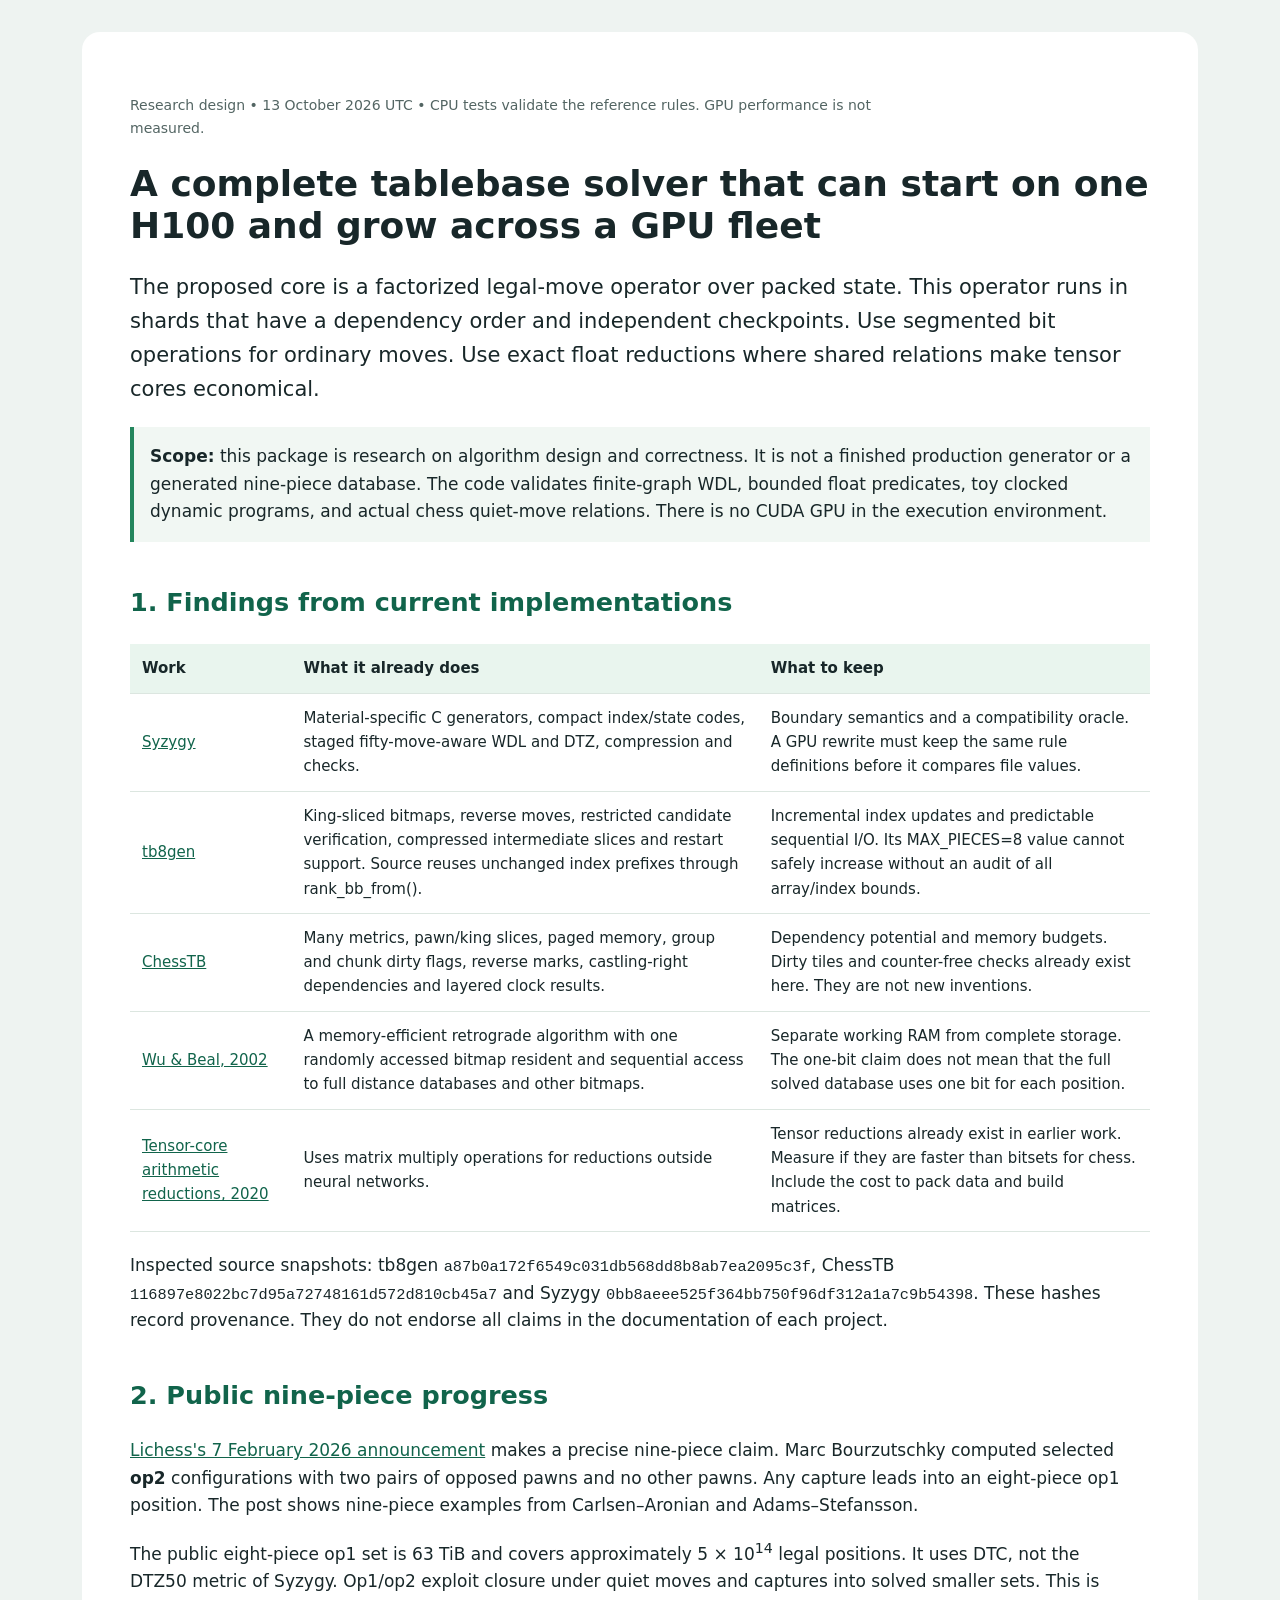
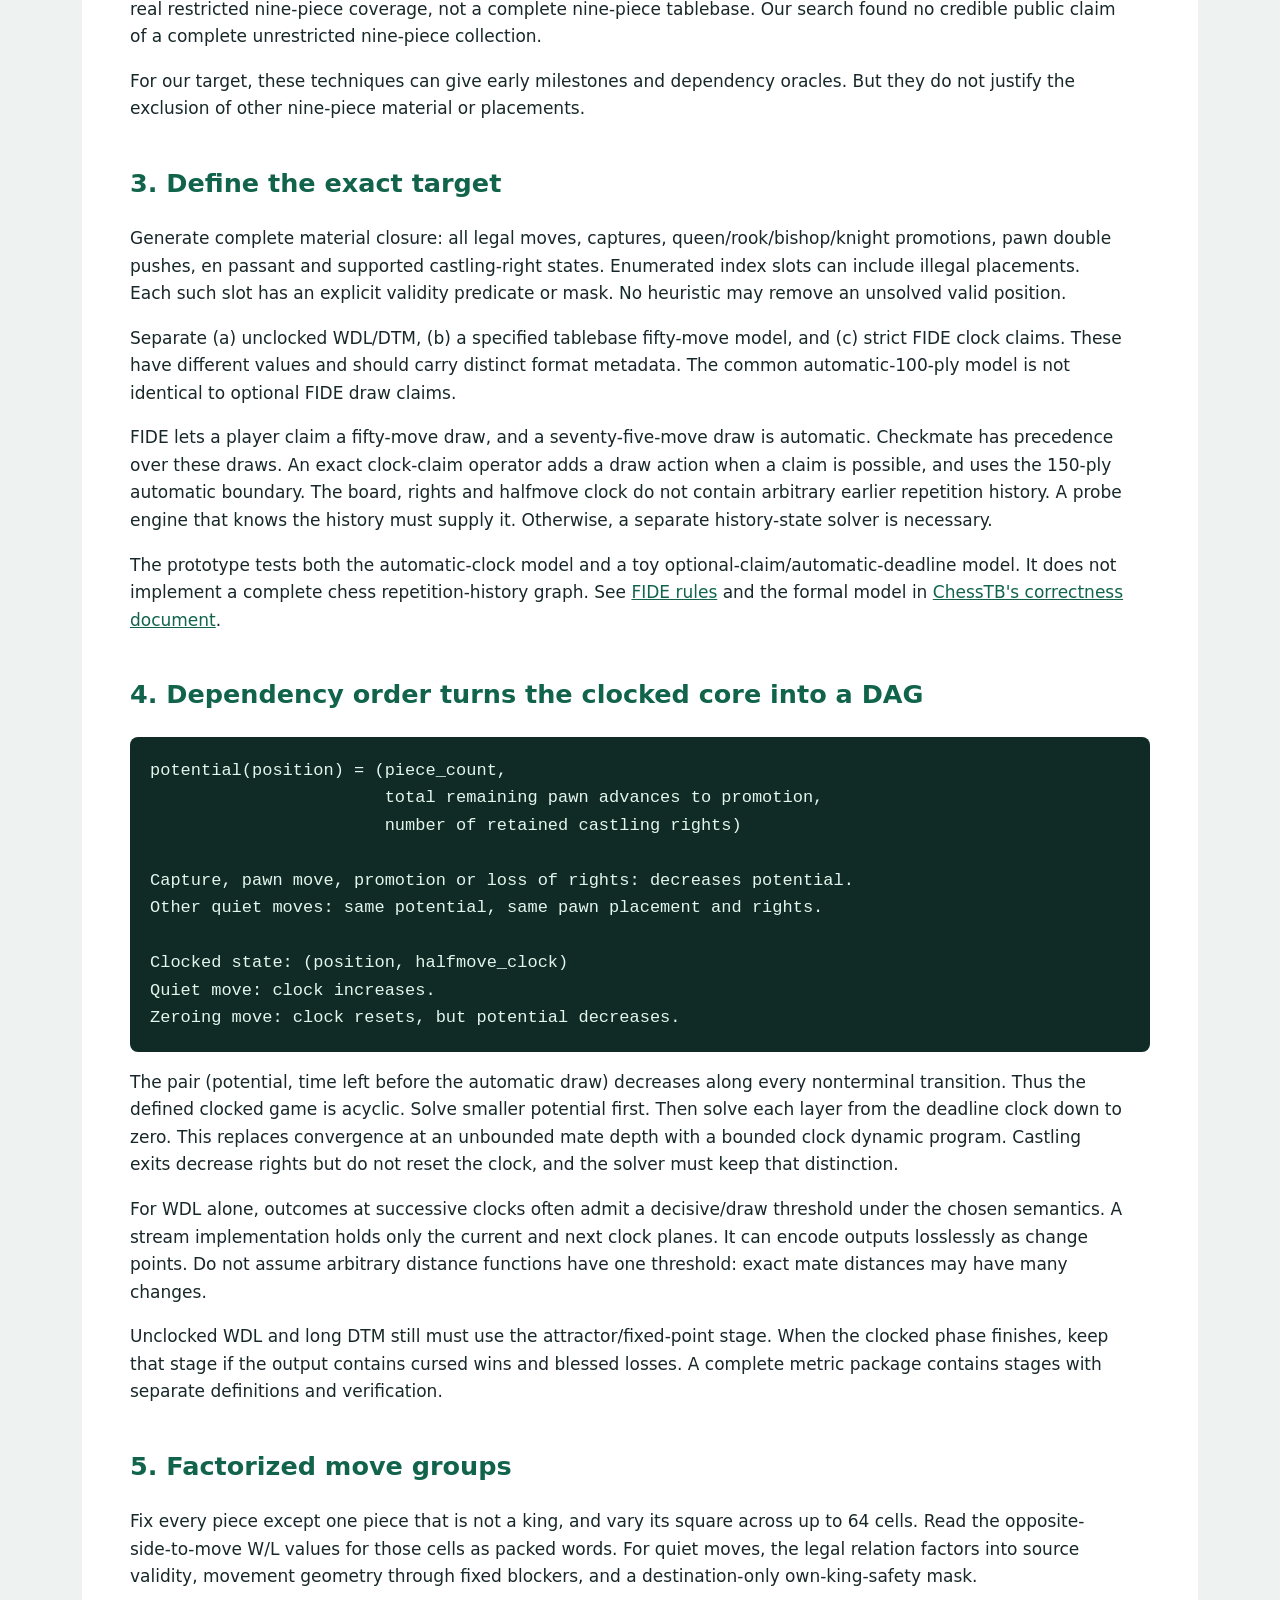
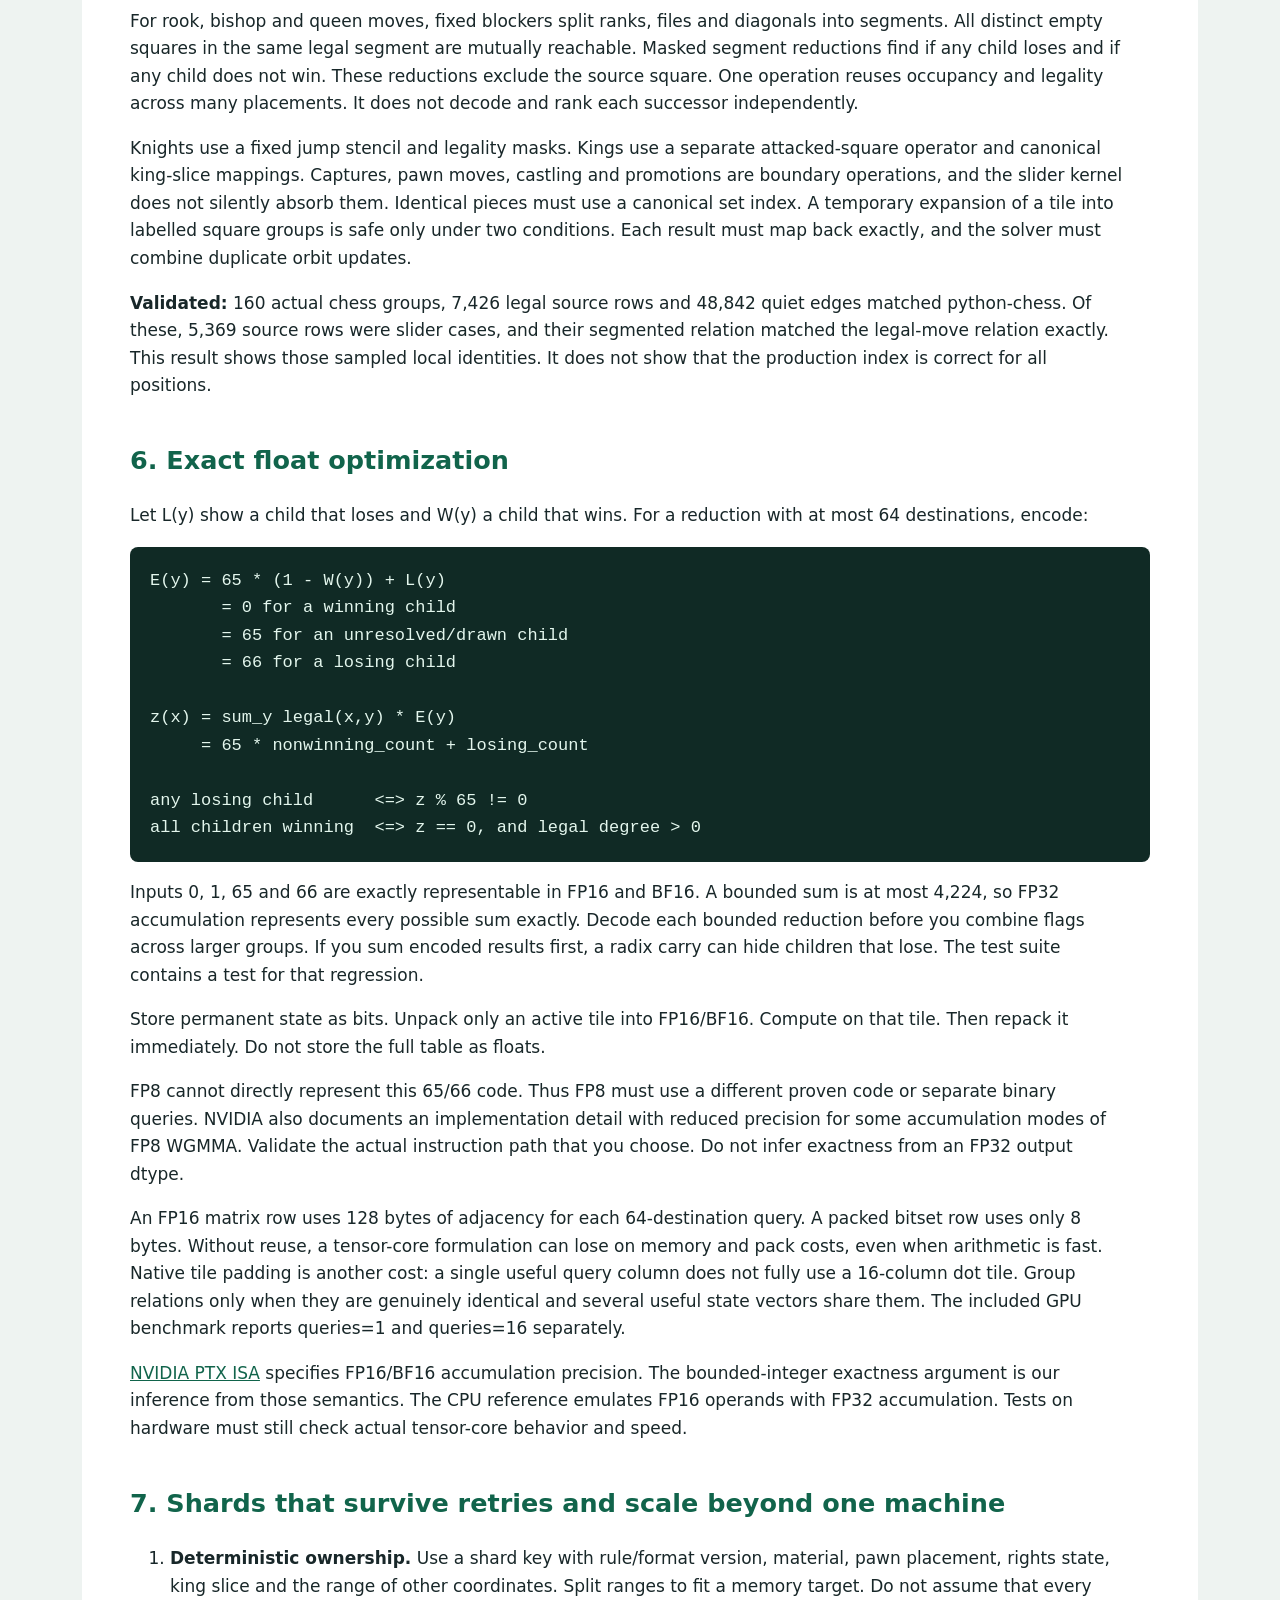
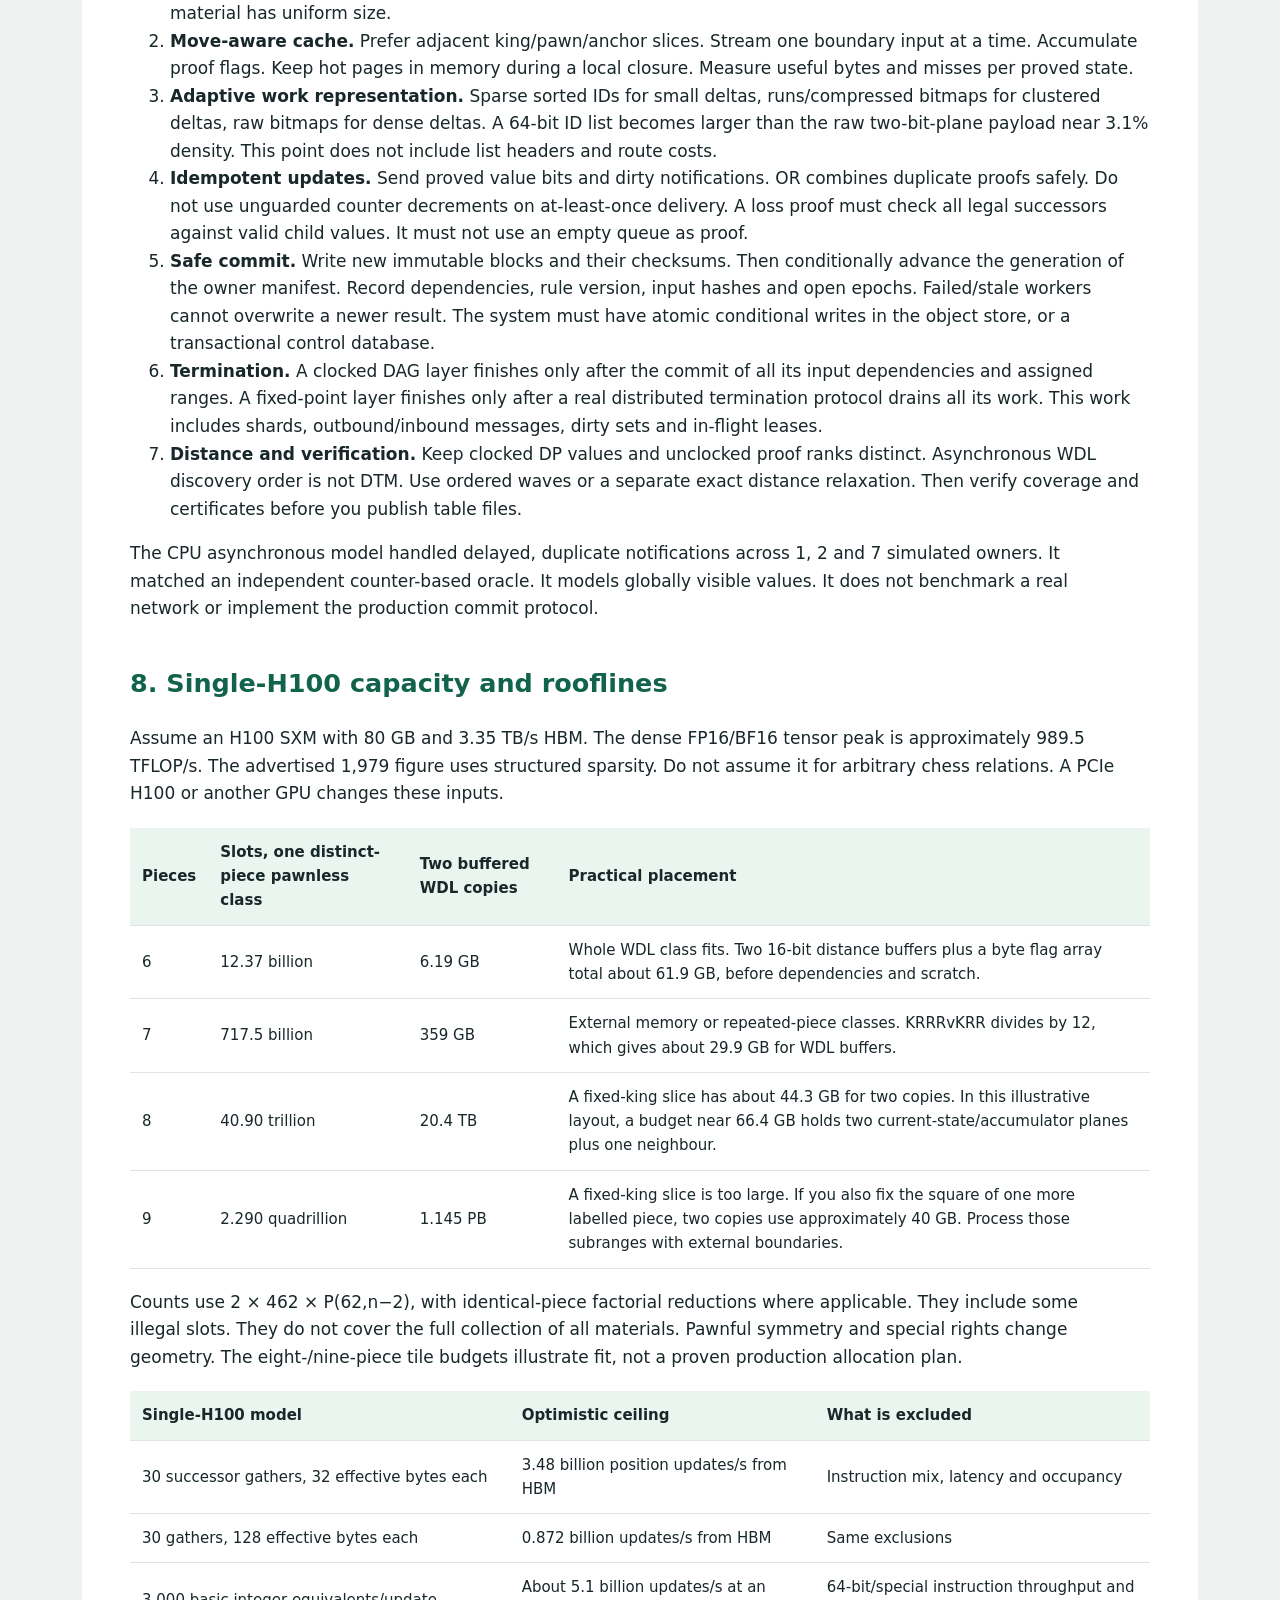
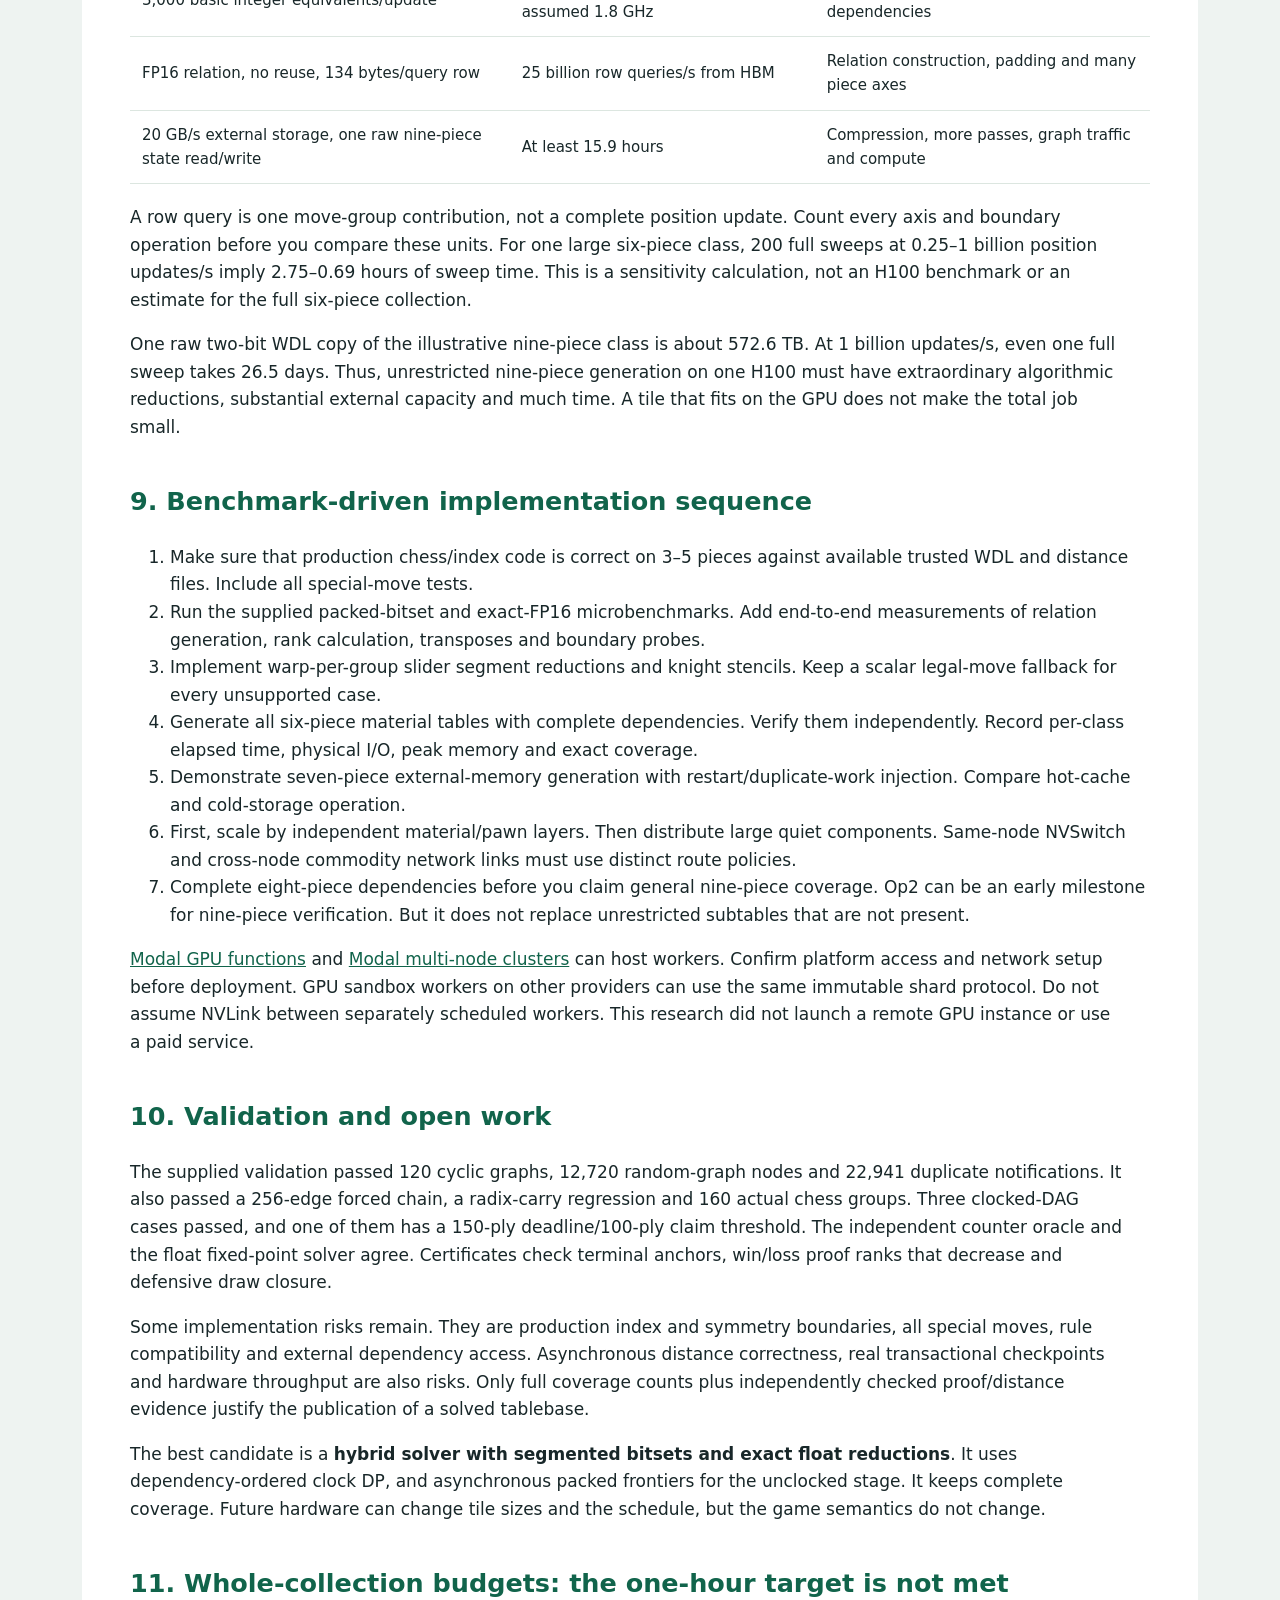
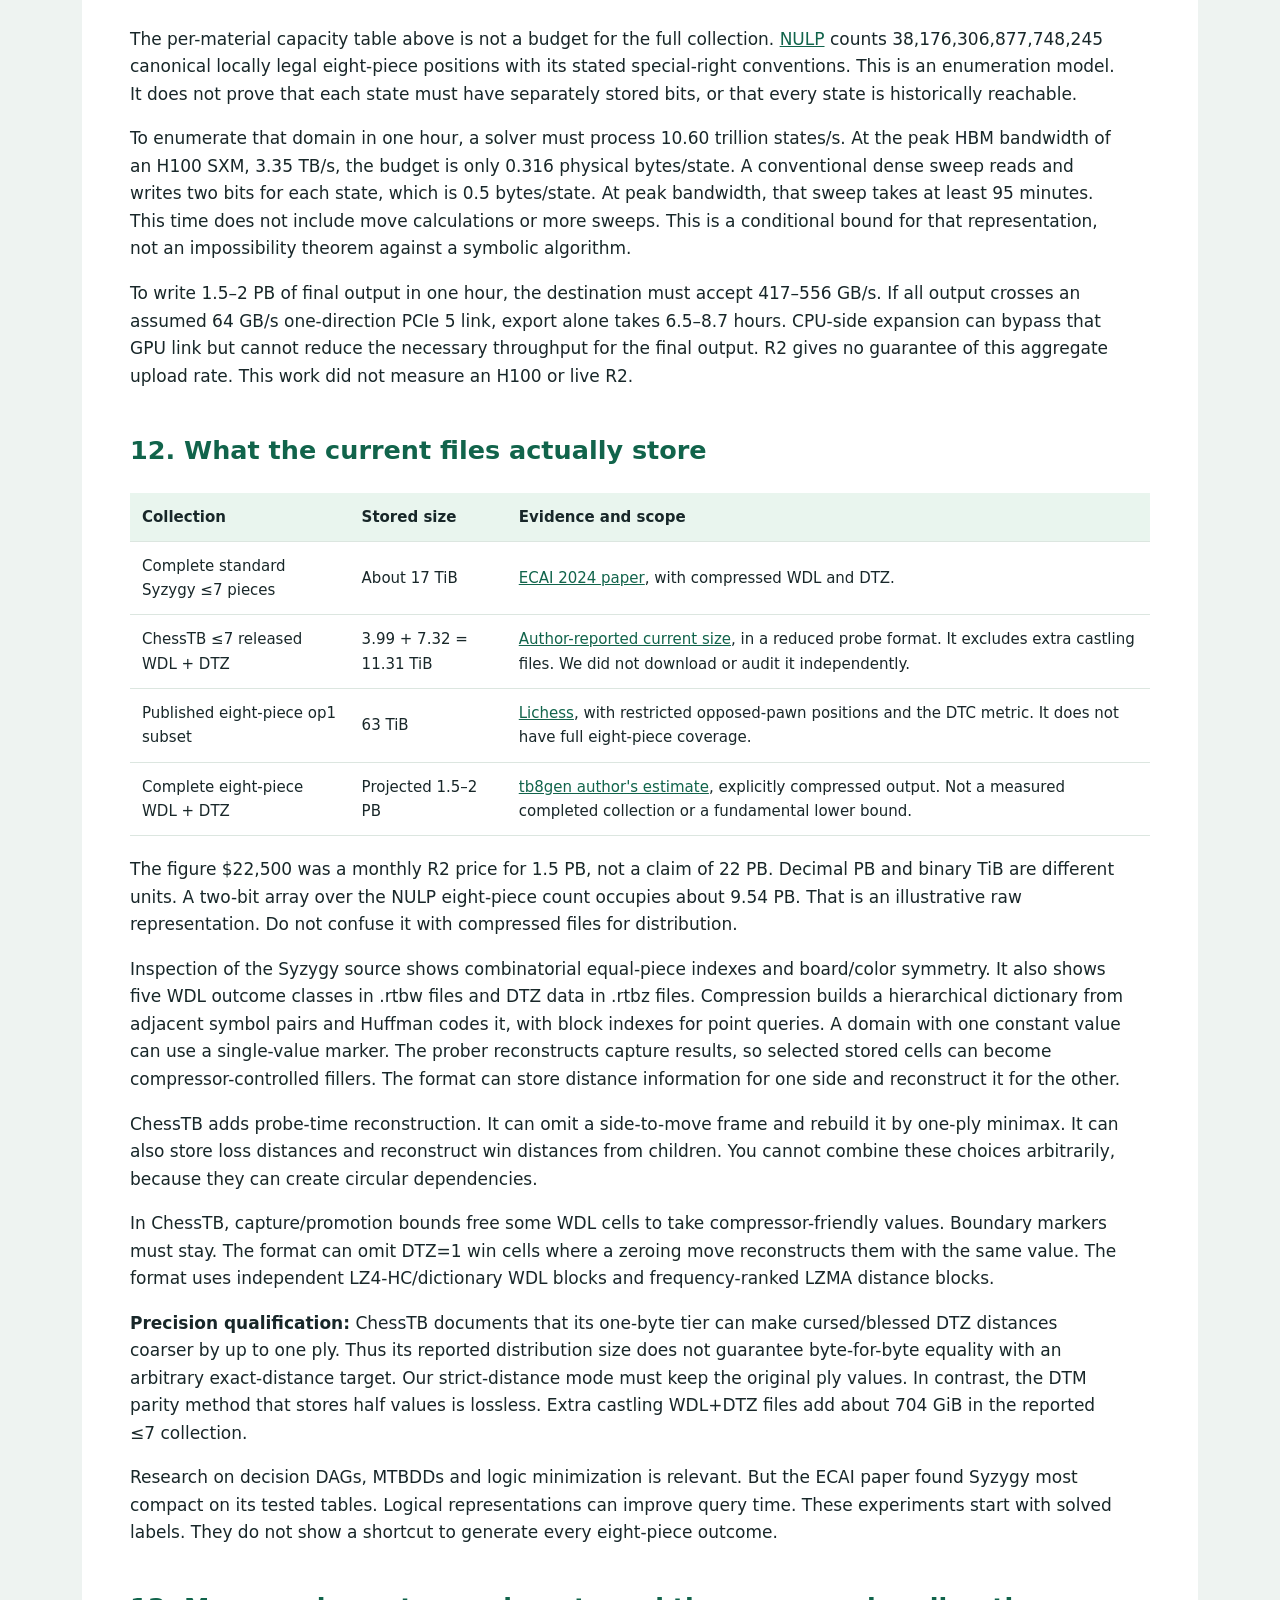
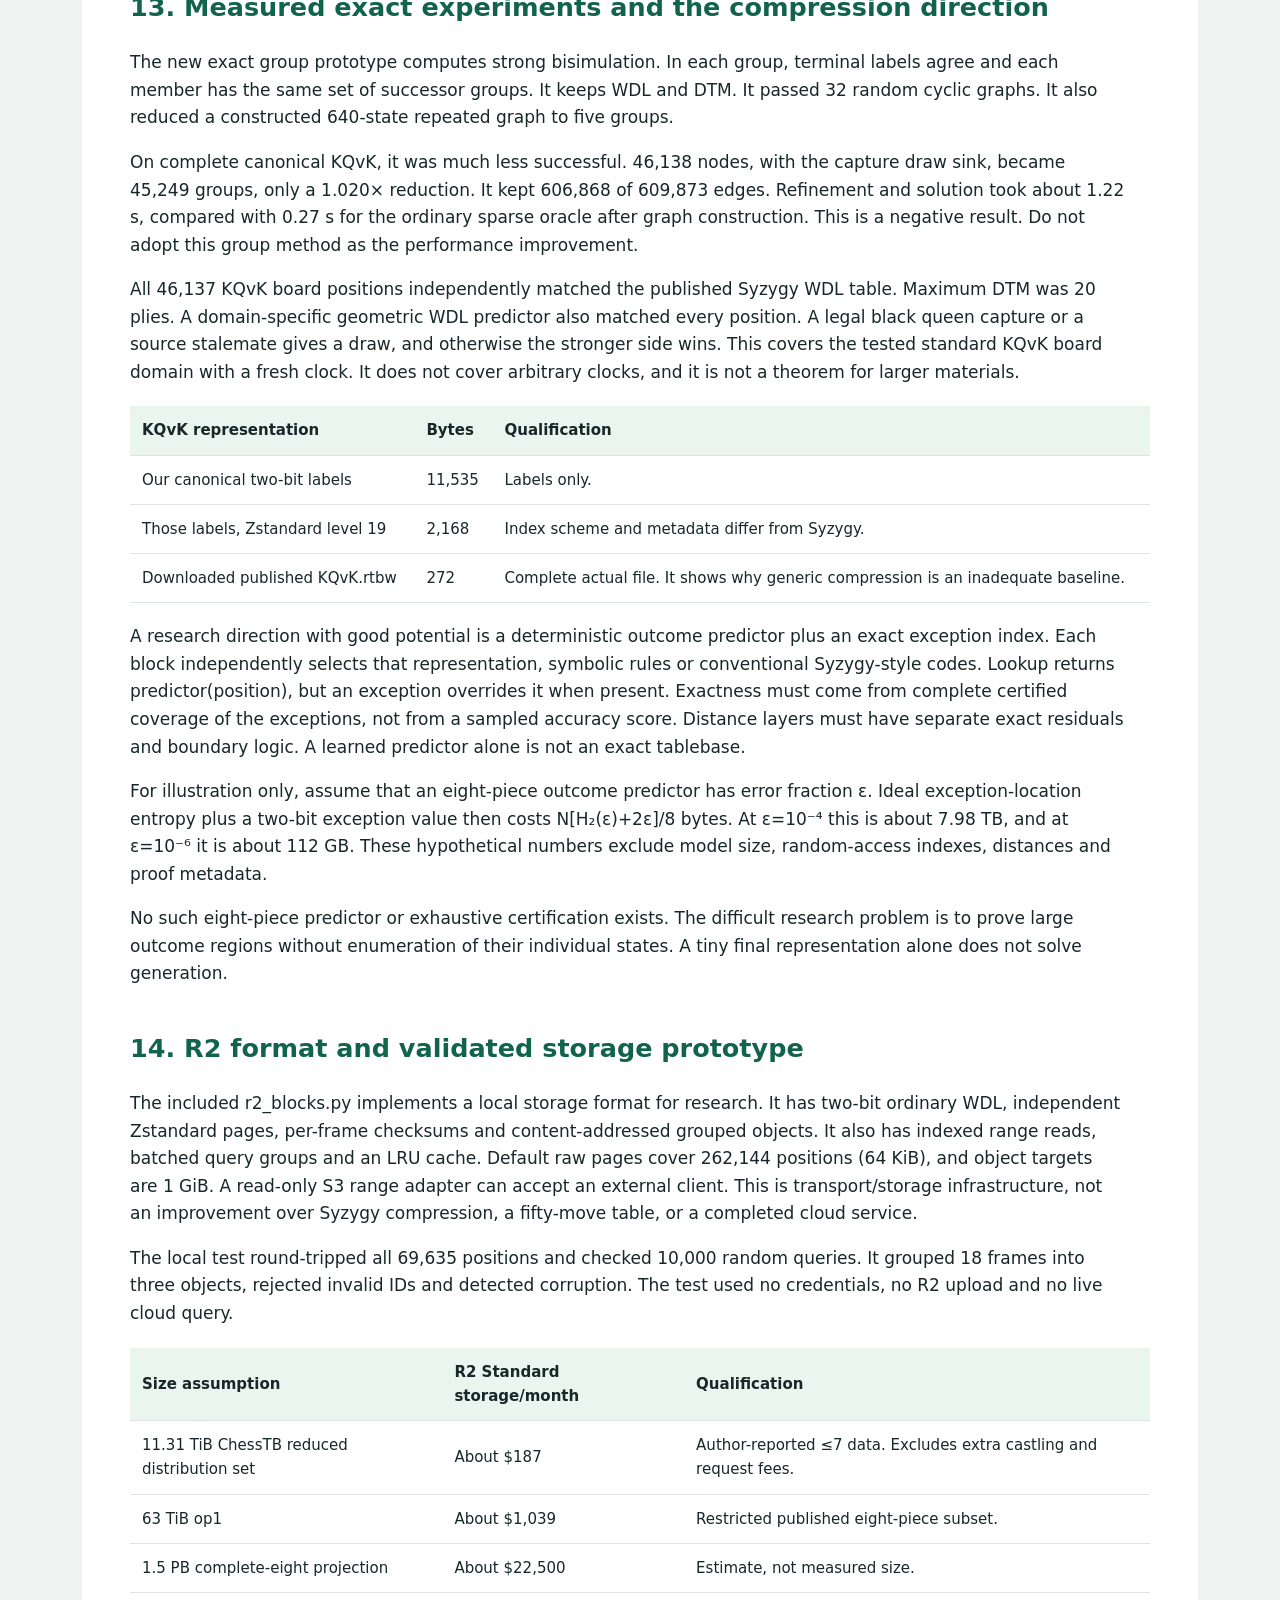
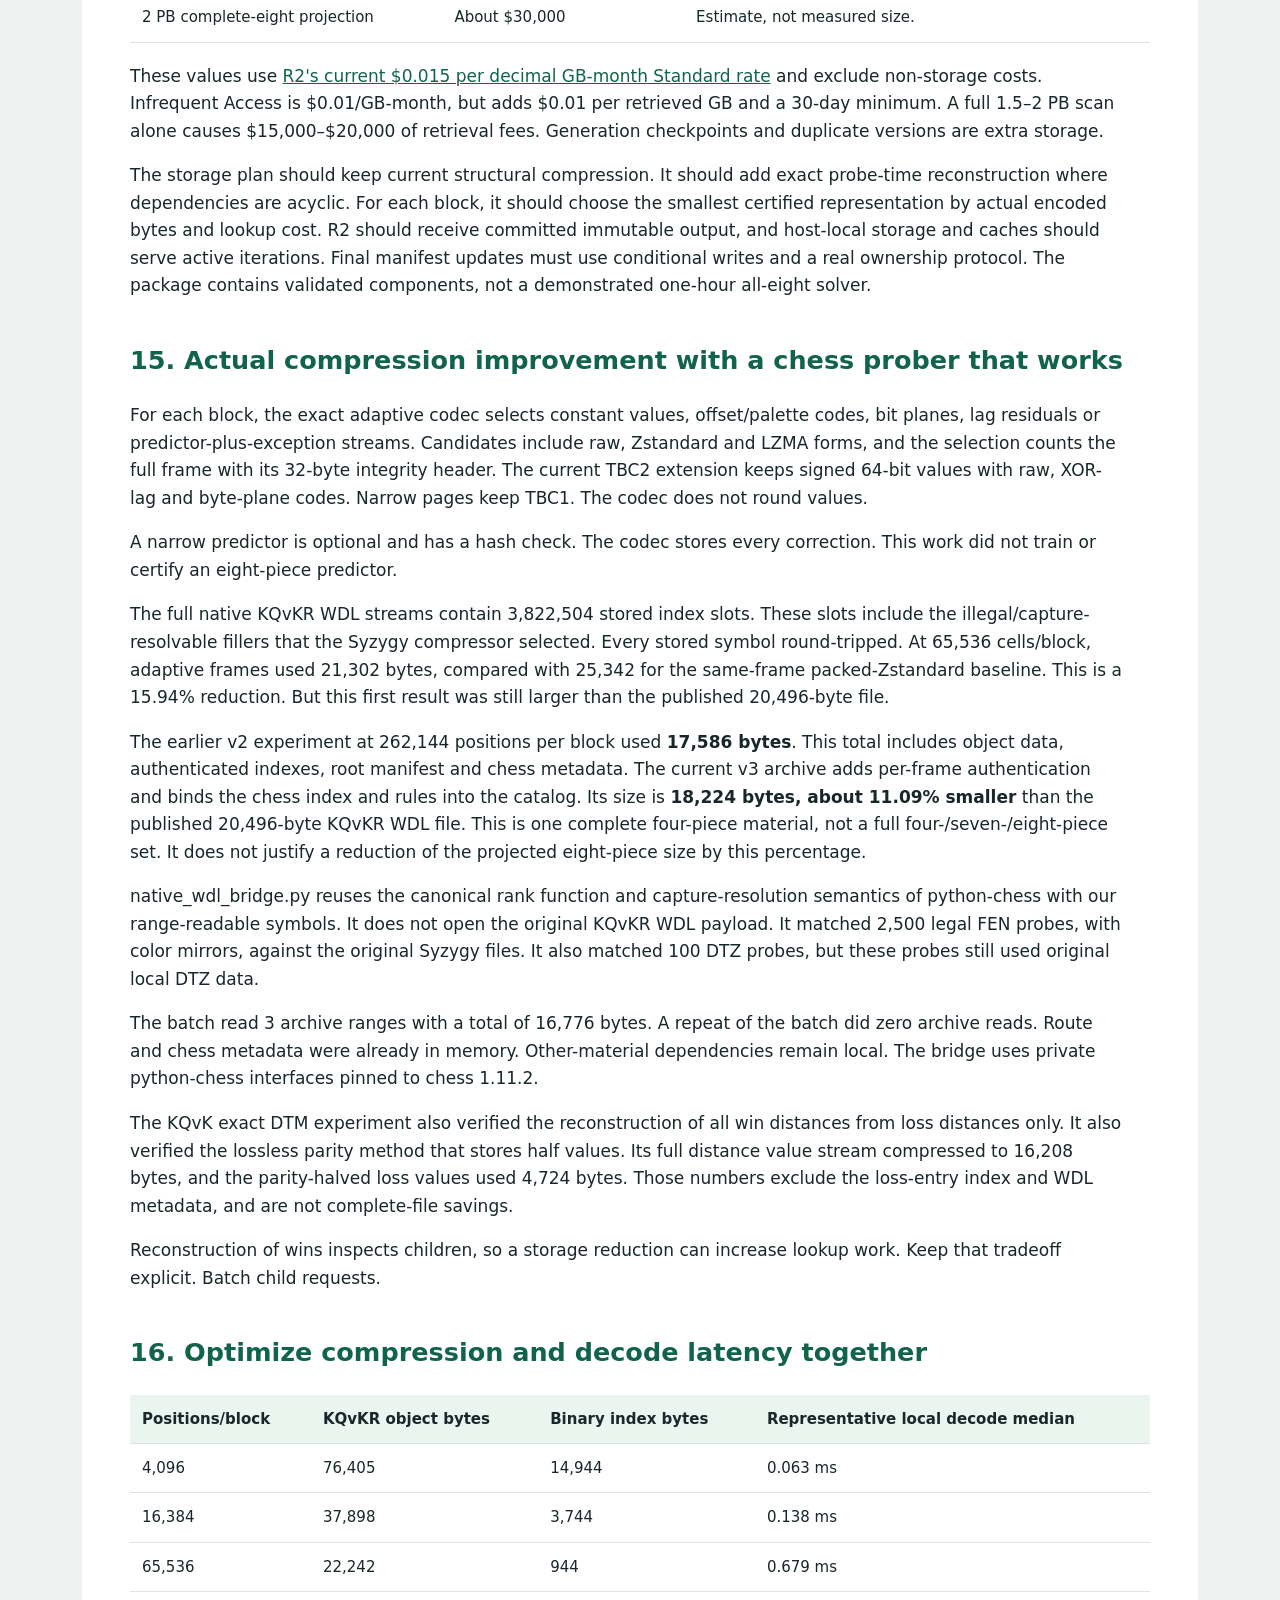
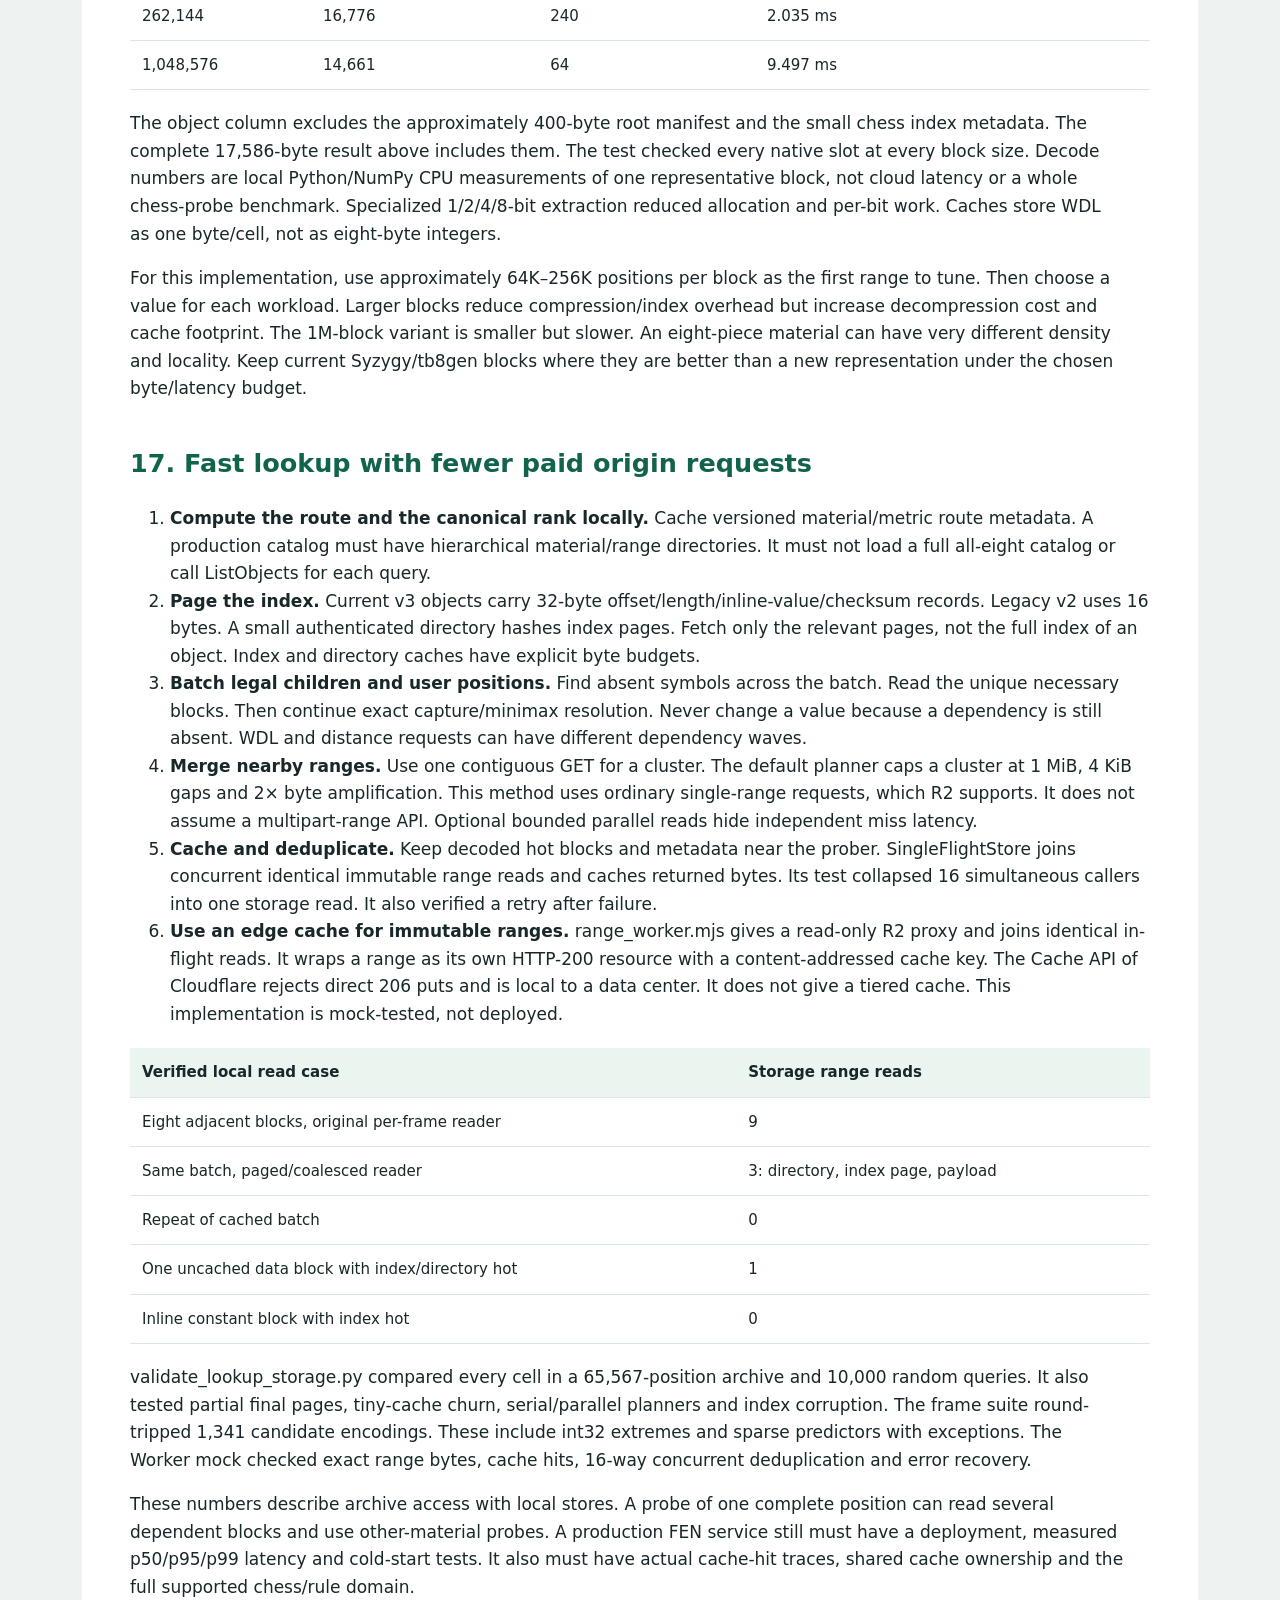
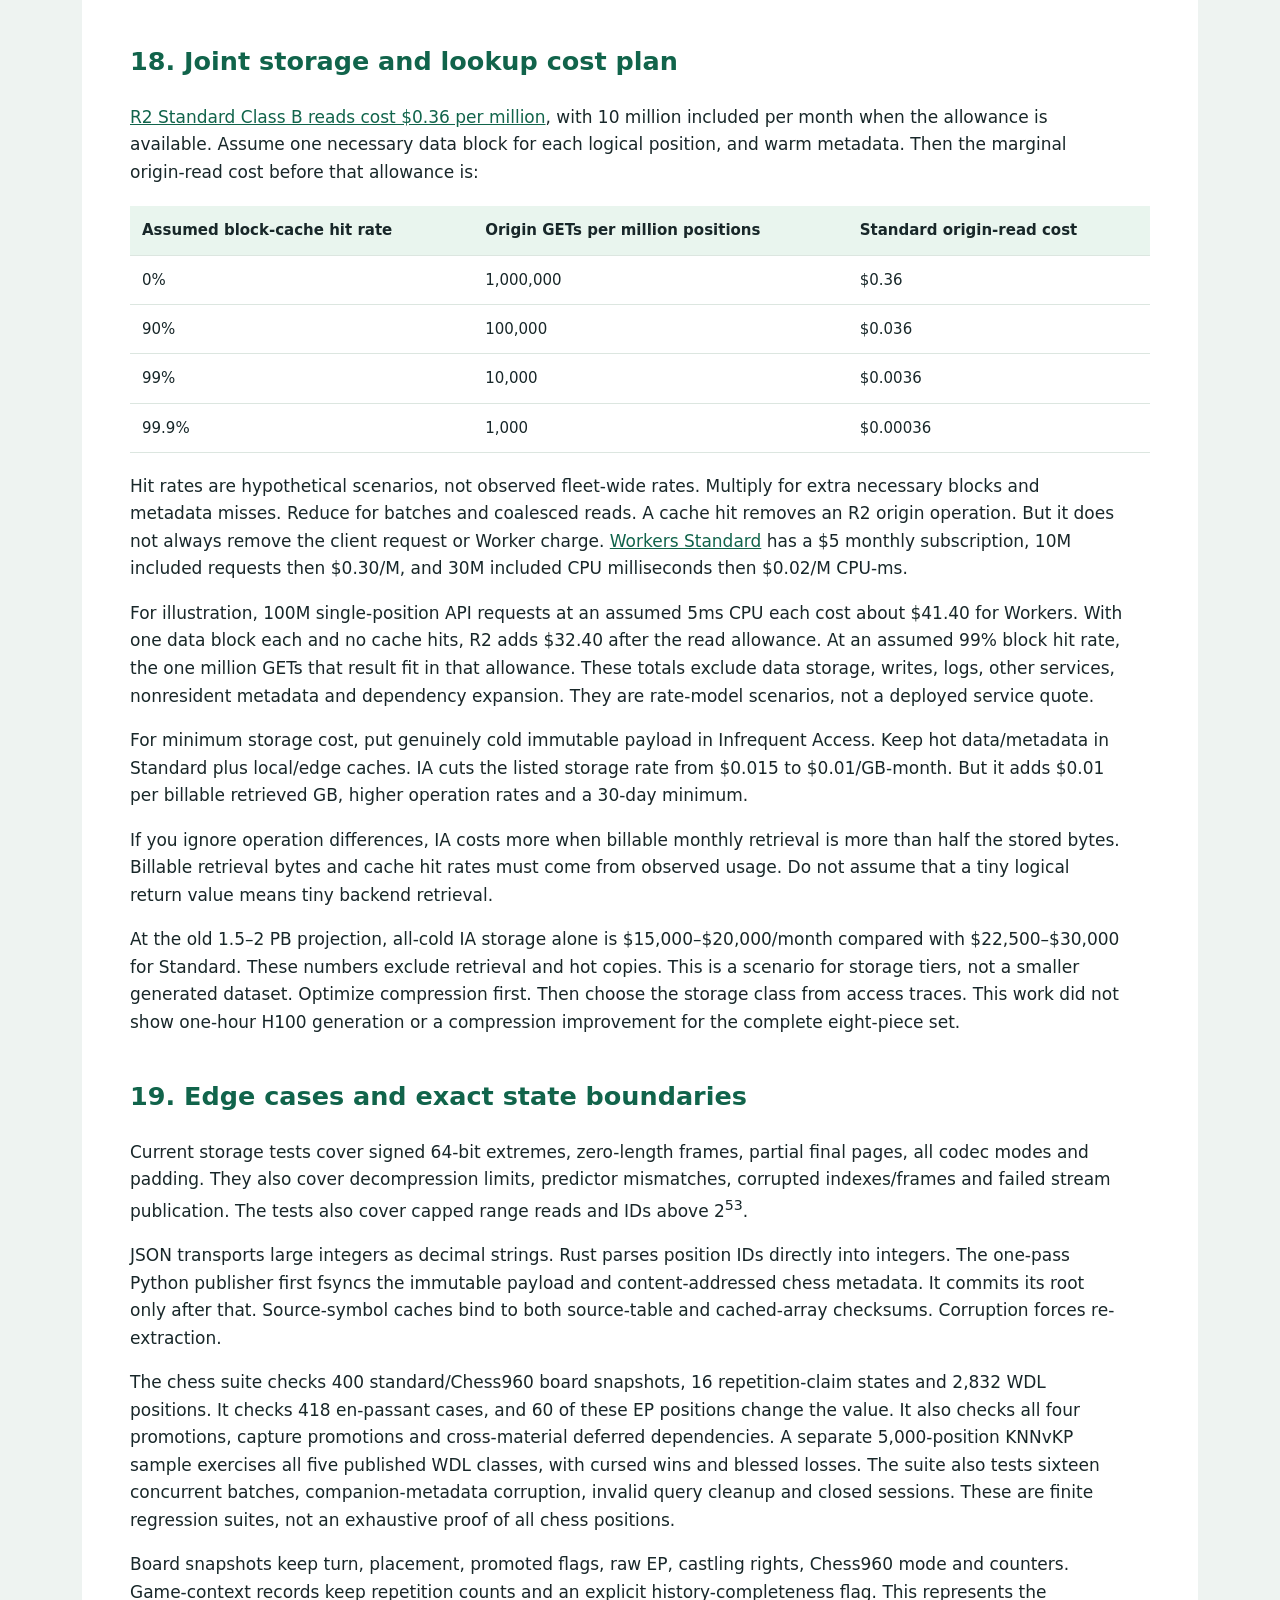
==== commit 4f1f134c: "docs(report): write the report in ASD-STE100" ====
--- a/report.html
+++ b/report.html
@@ -1,27 +1,28 @@
 <!doctype html><html lang="en"><meta charset="utf-8"><meta name="viewport" content="width=device-width,initial-scale=1"><title>Exact scalable chess tablebases — research design</title>
 <style>body{font:17px/1.62 system-ui,sans-serif;color:#182729;background:#eef3f1;margin:0}main{max-width:1020px;margin:32px auto;padding:48px;background:white;border-radius:18px}h1{font-size:36px;line-height:1.15}h2{margin-top:40px;color:#11644b}h3{margin-top:26px}p,li{max-width:92ch}table{border-collapse:collapse;width:100%;font-size:15px;margin:20px 0}th,td{text-align:left;padding:12px;border-bottom:1px solid #dce6e0}th{background:#e9f5ee}pre{background:#102a25;color:#e3f6ed;padding:20px;overflow:auto;border-radius:8px}code{font-size:.9em}a{color:#11644b}.lead{font-size:21px}.note{background:#f1f7f3;border-left:4px solid #24865d;padding:16px}.meta{font-size:14px;color:#536563}@media(max-width:700px){main{margin:0;padding:22px;border-radius:0}h1{font-size:29px}table{display:block;overflow:auto}}</style>
-<main><p class="meta">Research design • 13 October 2026 UTC • CPU-validated reference rules; GPU performance remains unmeasured</p>
+<main><p class="meta">Research design • 13 October 2026 UTC • CPU tests validate the reference rules. GPU performance is not measured.</p>
 <h1>A complete tablebase solver that can start on one H100 and grow across a GPU fleet</h1>
-<p class="lead">The proposed core is a factorized legal-move operator over packed state, executed inside dependency-ordered, independently checkpointed shards. Use segmented bit operations for ordinary moves and exact floating-point reductions where shared relations make tensor cores economical.</p>
-<p class="note"><b>Scope:</b> this is an algorithm design and correctness research package, not a finished production generator or a generated nine-piece database. The code validates finite-graph WDL, bounded floating-point predicates, toy clocked dynamic programs, and actual chess quiet-move relations. There is no CUDA GPU in the execution environment.</p>
+<p class="lead">The proposed core is a factorized legal-move operator over packed state. This operator runs in shards that have a dependency order and independent checkpoints. Use segmented bit operations for ordinary moves. Use exact float reductions where shared relations make tensor cores economical.</p>
+<p class="note"><b>Scope:</b> this package is research on algorithm design and correctness. It is not a finished production generator or a generated nine-piece database. The code validates finite-graph WDL, bounded float predicates, toy clocked dynamic programs, and actual chess quiet-move relations. There is no CUDA GPU in the execution environment.</p>
 
 <h2>1. Findings from current implementations</h2>
-<table><tr><th>Work</th><th>What it already does</th><th>What to retain</th></tr>
-<tr><td><a href="https://github.com/syzygy1/tb">Syzygy</a></td><td>Material-specific C generators, compact index/state codes, staged fifty-move-aware WDL and DTZ, compression and checking.</td><td>Boundary semantics and a compatibility oracle. A GPU rewrite must preserve the same rule definitions before comparing file values.</td></tr>
-<tr><td><a href="https://github.com/syzygy1/tb8gen">tb8gen</a></td><td>King-sliced bitmaps, reverse moves, restricted candidate verification, compressed intermediate slices and restart support. Source reuses unchanged index prefixes through rank_bb_from().</td><td>Incremental indexing and predictable sequential I/O. Its MAX_PIECES=8 cannot simply be raised without auditing all array/index bounds.</td></tr>
-<tr><td><a href="https://github.com/noobpwnftw/chesstb">ChessTB</a></td><td>Multiple metrics, pawn/king slices, paging, group and chunk dirty flags, reverse marking, castling-right dependencies and layered clock results.</td><td>Dependency potential and memory budgeting. Dirty tiles and counter-free checking already exist here; they are not new inventions.</td></tr>
-<tr><td><a href="https://library.slmath.org/books/Book42/files/wu.pdf">Wu &amp; Beal, 2002</a></td><td>A memory-efficient retrograde algorithm with one randomly accessed bitmap resident and sequential access to full distance databases and other bitmaps.</td><td>Separate working RAM from complete storage. The one-bit claim does not mean the entire solved database occupies one bit per position.</td></tr>
-<tr><td><a href="https://arxiv.org/abs/2001.05585">Tensor-core arithmetic reductions, 2020</a></td><td>Uses matrix multiply operations for reductions outside neural networks.</td><td>Tensor reductions are prior art. Whether they beat bitsets for chess must be measured including packing and matrix construction.</td></tr></table>
-<p>Inspected source snapshots: tb8gen <code>a87b0a172f6549c031db568dd8b8ab7ea2095c3f</code>; ChessTB <code>116897e8022bc7d95a72748161d572d810cb45a7</code>; Syzygy <code>0bb8aeee525f364bb750f96df312a1a7c9b54398</code>. These are provenance, not endorsements of all claims in their documentation.</p>
+<table><tr><th>Work</th><th>What it already does</th><th>What to keep</th></tr>
+<tr><td><a href="https://github.com/syzygy1/tb">Syzygy</a></td><td>Material-specific C generators, compact index/state codes, staged fifty-move-aware WDL and DTZ, compression and checks.</td><td>Boundary semantics and a compatibility oracle. A GPU rewrite must keep the same rule definitions before it compares file values.</td></tr>
+<tr><td><a href="https://github.com/syzygy1/tb8gen">tb8gen</a></td><td>King-sliced bitmaps, reverse moves, restricted candidate verification, compressed intermediate slices and restart support. Source reuses unchanged index prefixes through rank_bb_from().</td><td>Incremental index updates and predictable sequential I/O. Its MAX_PIECES=8 value cannot safely increase without an audit of all array/index bounds.</td></tr>
+<tr><td><a href="https://github.com/noobpwnftw/chesstb">ChessTB</a></td><td>Many metrics, pawn/king slices, paged memory, group and chunk dirty flags, reverse marks, castling-right dependencies and layered clock results.</td><td>Dependency potential and memory budgets. Dirty tiles and counter-free checks already exist here. They are not new inventions.</td></tr>
+<tr><td><a href="https://library.slmath.org/books/Book42/files/wu.pdf">Wu &amp; Beal, 2002</a></td><td>A memory-efficient retrograde algorithm with one randomly accessed bitmap resident and sequential access to full distance databases and other bitmaps.</td><td>Separate working RAM from complete storage. The one-bit claim does not mean that the full solved database uses one bit for each position.</td></tr>
+<tr><td><a href="https://arxiv.org/abs/2001.05585">Tensor-core arithmetic reductions, 2020</a></td><td>Uses matrix multiply operations for reductions outside neural networks.</td><td>Tensor reductions already exist in earlier work. Measure if they are faster than bitsets for chess. Include the cost to pack data and build matrices.</td></tr></table>
+<p>Inspected source snapshots: tb8gen <code>a87b0a172f6549c031db568dd8b8ab7ea2095c3f</code>, ChessTB <code>116897e8022bc7d95a72748161d572d810cb45a7</code> and Syzygy <code>0bb8aeee525f364bb750f96df312a1a7c9b54398</code>. These hashes record provenance. They do not endorse all claims in the documentation of each project.</p>
 
 <h2>2. Public nine-piece progress</h2>
-<p><a href="https://lichess.org/@/Lichess/blog/op1-partial-8-piece-tablebase-available/1ptPBDpC">Lichess's 7 February 2026 announcement</a> makes a precise nine-piece claim: Marc Bourzutschky has computed selected <b>op2</b> configurations containing two opposing pawn pairs and no additional pawns. Any capture leads into an eight-piece op1 position. The post shows nine-piece examples from Carlsen–Aronian and Adams–Stefansson.</p>
-<p>The publicly released eight-piece op1 set is 63 TiB, covers approximately 5 × 10<sup>14</sup> legal positions, and uses DTC rather than Syzygy's DTZ50 metric. Op1/op2 exploit closure under quiet moves and captures into solved smaller sets. This is real restricted nine-piece coverage, not a complete nine-piece tablebase. The research search did not locate a credible public claim of a complete unrestricted nine-piece collection.</p>
-<p>For our target, these techniques can supply early milestones and dependency oracles, but cannot justify excluding other nine-piece material or placements.</p>
+<p><a href="https://lichess.org/@/Lichess/blog/op1-partial-8-piece-tablebase-available/1ptPBDpC">Lichess's 7 February 2026 announcement</a> makes a precise nine-piece claim. Marc Bourzutschky computed selected <b>op2</b> configurations with two pairs of opposed pawns and no other pawns. Any capture leads into an eight-piece op1 position. The post shows nine-piece examples from Carlsen–Aronian and Adams–Stefansson.</p>
+<p>The public eight-piece op1 set is 63 TiB and covers approximately 5 × 10<sup>14</sup> legal positions. It uses DTC, not the DTZ50 metric of Syzygy. Op1/op2 exploit closure under quiet moves and captures into solved smaller sets. This is real restricted nine-piece coverage, not a complete nine-piece tablebase. Our search found no credible public claim of a complete unrestricted nine-piece collection.</p>
+<p>For our target, these techniques can give early milestones and dependency oracles. But they do not justify the exclusion of other nine-piece material or placements.</p>
 
 <h2>3. Define the exact target</h2>
-<p>Generate complete material closure: all legal moves, captures, queen/rook/bishop/knight promotions, pawn double pushes, en passant and supported castling-right states. Enumerated index slots may include illegal placements; every such slot has an explicit validity predicate or mask. No heuristic pruning is permitted to remove an unsolved valid position.</p>
-<p>Separate (a) unclocked WDL/DTM, (b) a specified tablebase fifty-move model, and (c) strict FIDE clock claims. These have different values and should carry distinct format metadata. The common automatic-100-ply model is not identical to optional FIDE draw claims. FIDE allows fifty-move claims and an automatic seventy-five-move draw, with checkmate taking precedence. An exact clock-claim operator adds a draw action when claimable and uses the 150-ply automatic boundary. Arbitrary prior repetition history is not determined by board, rights and halfmove clock alone; a history-aware probing engine must supply it, or a separate history-state solver is required.</p>
+<p>Generate complete material closure: all legal moves, captures, queen/rook/bishop/knight promotions, pawn double pushes, en passant and supported castling-right states. Enumerated index slots can include illegal placements. Each such slot has an explicit validity predicate or mask. No heuristic may remove an unsolved valid position.</p>
+<p>Separate (a) unclocked WDL/DTM, (b) a specified tablebase fifty-move model, and (c) strict FIDE clock claims. These have different values and should carry distinct format metadata. The common automatic-100-ply model is not identical to optional FIDE draw claims.</p>
+<p>FIDE lets a player claim a fifty-move draw, and a seventy-five-move draw is automatic. Checkmate has precedence over these draws. An exact clock-claim operator adds a draw action when a claim is possible, and uses the 150-ply automatic boundary. The board, rights and halfmove clock do not contain arbitrary earlier repetition history. A probe engine that knows the history must supply it. Otherwise, a separate history-state solver is necessary.</p>
 <p>The prototype tests both the automatic-clock model and a toy optional-claim/automatic-deadline model. It does not implement a complete chess repetition-history graph. See <a href="https://handbook.fide.com/chapter/E012023">FIDE rules</a> and the formal model in <a href="https://github.com/noobpwnftw/chesstb/blob/master/CORRECTNESS.md">ChessTB's correctness document</a>.</p>
 
 <h2>4. Dependency order turns the clocked core into a DAG</h2>
@@ -36,18 +37,18 @@
 Quiet move: clock increases.
 Zeroing move: clock resets, but potential decreases.
 </pre>
-<p>The pair (potential, remaining time to automatic draw) decreases along every nonterminal transition, so the defined clocked game is acyclic. Solve smaller potential first, then each layer from the deadline clock down to zero. This replaces convergence at an unbounded mate depth with a bounded clock dynamic program. Castling exits decrease rights without resetting the clock and must keep that distinction.</p>
-<p>For WDL alone, outcomes at successive clocks often admit a decisive/draw threshold under the chosen semantics. A streaming implementation need hold only the current and next clock planes; outputs can be encoded losslessly as change points. Do not assume arbitrary distance functions have one threshold: exact mate distances may have many changes.</p>
-<p>Unclocked WDL and long DTM still require the attractor/fixed-point stage. If cursed wins and blessed losses are output, that stage cannot be omitted merely because the clocked phase finishes. A complete metric package comprises separately defined and verified stages.</p>
+<p>The pair (potential, time left before the automatic draw) decreases along every nonterminal transition. Thus the defined clocked game is acyclic. Solve smaller potential first. Then solve each layer from the deadline clock down to zero. This replaces convergence at an unbounded mate depth with a bounded clock dynamic program. Castling exits decrease rights but do not reset the clock, and the solver must keep that distinction.</p>
+<p>For WDL alone, outcomes at successive clocks often admit a decisive/draw threshold under the chosen semantics. A stream implementation holds only the current and next clock planes. It can encode outputs losslessly as change points. Do not assume arbitrary distance functions have one threshold: exact mate distances may have many changes.</p>
+<p>Unclocked WDL and long DTM still must use the attractor/fixed-point stage. When the clocked phase finishes, keep that stage if the output contains cursed wins and blessed losses. A complete metric package contains stages with separate definitions and verification.</p>
 
 <h2>5. Factorized move groups</h2>
-<p>Fix every piece except one nonking piece and vary its square across up to 64 cells. Read the opposite-side-to-move W/L values for those cells as packed words. For quiet moves, the legal relation factors into source validity, movement geometry through fixed blockers, and a destination-only own-king-safety mask.</p>
-<p>For rook, bishop and queen moves, fixed blockers split ranks, files and diagonals into segments. All distinct empty squares in the same permitted segment are mutually reachable. Evaluate losing-child existence and nonwinning-child existence by masked segment reductions, excluding the source square. One operation reuses occupancy and legality across many placements and avoids decoding/ranking each successor independently.</p>
-<p>Knights use a fixed jump stencil and legality masks. Kings use a separate attacked-square operator and canonical king-slice mappings. Captures, pawn moves, castling and promotions are boundary operations rather than being silently folded into the slider kernel. Identical pieces require canonical set indexing; temporarily expanding a tile into labelled square groups is safe only if each result maps back exactly and duplicate orbit updates are combined.</p>
-<p><b>Validated:</b> 160 actual chess groups, 7,426 legal source rows and 48,842 quiet edges matched python-chess. Of these, 5,369 source rows were sliding-piece cases whose segmented relation matched the legal-move relation exactly. This establishes those sampled local identities, not exhaustive production indexing correctness.</p>
-
-<h2>6. Exact floating-point optimization</h2>
-<p>Let L(y) indicate a losing child and W(y) a winning child. For a reduction with at most 64 destinations, encode:</p>
+<p>Fix every piece except one piece that is not a king, and vary its square across up to 64 cells. Read the opposite-side-to-move W/L values for those cells as packed words. For quiet moves, the legal relation factors into source validity, movement geometry through fixed blockers, and a destination-only own-king-safety mask.</p>
+<p>For rook, bishop and queen moves, fixed blockers split ranks, files and diagonals into segments. All distinct empty squares in the same legal segment are mutually reachable. Masked segment reductions find if any child loses and if any child does not win. These reductions exclude the source square. One operation reuses occupancy and legality across many placements. It does not decode and rank each successor independently.</p>
+<p>Knights use a fixed jump stencil and legality masks. Kings use a separate attacked-square operator and canonical king-slice mappings. Captures, pawn moves, castling and promotions are boundary operations, and the slider kernel does not silently absorb them. Identical pieces must use a canonical set index. A temporary expansion of a tile into labelled square groups is safe only under two conditions. Each result must map back exactly, and the solver must combine duplicate orbit updates.</p>
+<p><b>Validated:</b> 160 actual chess groups, 7,426 legal source rows and 48,842 quiet edges matched python-chess. Of these, 5,369 source rows were slider cases, and their segmented relation matched the legal-move relation exactly. This result shows those sampled local identities. It does not show that the production index is correct for all positions.</p>
+
+<h2>6. Exact float optimization</h2>
+<p>Let L(y) show a child that loses and W(y) a child that wins. For a reduction with at most 64 destinations, encode:</p>
 <pre>E(y) = 65 * (1 - W(y)) + L(y)
        = 0 for a winning child
        = 65 for an unresolved/drawn child
@@ -59,147 +60,160 @@
 any losing child      &lt;=&gt; z % 65 != 0
 all children winning  &lt;=&gt; z == 0, and legal degree &gt; 0
 </pre>
-<p>Inputs 0, 1, 65 and 66 are exactly representable in FP16 and BF16. A bounded sum is at most 4,224, so FP32 accumulation represents every possible sum exactly. Decode each bounded reduction before combining flags across larger groups: summing encoded results first can introduce a radix carry and hide losing children. The test suite includes that regression.</p>
-<p>Store permanent state as bits; unpack only an active tile into FP16/BF16, compute and immediately repack. Do not store the entire table in floating point. FP8 cannot directly represent this 65/66 encoding, so it needs a different proven encoding or separate binary queries. Also, NVIDIA documents a reduced-precision implementation detail for some FP8 WGMMA accumulation modes. Validate the actual chosen instruction path rather than infer exactness from an FP32 output dtype.</p>
-<p>FP16 matrix rows need 128 bytes of adjacency per 64-destination query; packed bitset rows need only 8. Without reuse, a tensor-core formulation can lose on memory and packing even when arithmetic is fast. Native tile padding is another cost: a single useful query column does not fully use a 16-column dot tile. Group relations only when they are genuinely identical and multiple useful state vectors share them. The included GPU benchmark reports queries=1 and queries=16 separately.</p>
-<p><a href="https://docs.nvidia.com/cuda/parallel-thread-execution/index.html">NVIDIA PTX ISA</a> specifies FP16/BF16 accumulation precision. The bounded-integer exactness argument is our inference from those semantics. The CPU reference emulates FP16 operands with FP32 accumulation; actual tensor-core behavior and speed remain to be tested on hardware.</p>
+<p>Inputs 0, 1, 65 and 66 are exactly representable in FP16 and BF16. A bounded sum is at most 4,224, so FP32 accumulation represents every possible sum exactly. Decode each bounded reduction before you combine flags across larger groups. If you sum encoded results first, a radix carry can hide children that lose. The test suite contains a test for that regression.</p>
+<p>Store permanent state as bits. Unpack only an active tile into FP16/BF16. Compute on that tile. Then repack it immediately. Do not store the full table as floats.</p>
+<p>FP8 cannot directly represent this 65/66 code. Thus FP8 must use a different proven code or separate binary queries. NVIDIA also documents an implementation detail with reduced precision for some accumulation modes of FP8 WGMMA. Validate the actual instruction path that you choose. Do not infer exactness from an FP32 output dtype.</p>
+<p>An FP16 matrix row uses 128 bytes of adjacency for each 64-destination query. A packed bitset row uses only 8 bytes. Without reuse, a tensor-core formulation can lose on memory and pack costs, even when arithmetic is fast. Native tile padding is another cost: a single useful query column does not fully use a 16-column dot tile. Group relations only when they are genuinely identical and several useful state vectors share them. The included GPU benchmark reports queries=1 and queries=16 separately.</p>
+<p><a href="https://docs.nvidia.com/cuda/parallel-thread-execution/index.html">NVIDIA PTX ISA</a> specifies FP16/BF16 accumulation precision. The bounded-integer exactness argument is our inference from those semantics. The CPU reference emulates FP16 operands with FP32 accumulation. Tests on hardware must still check actual tensor-core behavior and speed.</p>
 
 <h2>7. Shards that survive retries and scale beyond one machine</h2>
-<ol><li><b>Deterministic ownership.</b> Use a shard key containing rule/format version, material, pawn placement, rights state, king slice and remaining coordinate range. Split ranges to a memory target rather than assuming every material has uniform size.</li>
-<li><b>Move-aware cache.</b> Prefer neighbouring king/pawn/anchor slices. Stream one boundary input at a time, accumulate proof flags, and retain hot pages during a local closure. Measure useful bytes and misses per proved state.</li>
-<li><b>Adaptive work representation.</b> Sparse sorted IDs for small deltas, runs/compressed bitmaps for clustered deltas, raw bitmaps for dense deltas. A 64-bit ID list crosses the raw two-bit-plane payload size near 3.1% density, before list headers and routing costs.</li>
-<li><b>Idempotent updates.</b> Send proved value bits and dirty notifications. OR combines duplicate proofs safely. Do not use unguarded counter decrements on at-least-once delivery. A loss proof must check all legal successors against valid child values, not infer that a queue looks empty.</li>
-<li><b>Safe commit.</b> Write new immutable blocks and their checksums, then conditionally advance the owner manifest generation. Record dependencies, rule version, input hashes and outstanding epochs. Failed/stale workers cannot overwrite a newer result. Object-store atomic conditional writes or a transactional control database are required.</li>
-<li><b>Termination.</b> Clocked DAG layers finish only after all their input dependencies and assigned ranges are committed. Fixed-point layers finish only after all shards, outbound/inbound messages, dirty sets and in-flight leases are drained by a real distributed termination protocol.</li>
-<li><b>Distance and verification.</b> Keep clocked DP values and unclocked proof ranks distinct. Asynchronous WDL discovery order is not DTM. Use ordered waves or a separate exact distance relaxation, then verify coverage and certificates before publishing table files.</li></ol>
-<p>The CPU asynchronous model handled delayed, duplicate notifications across 1, 2 and 7 simulated owners and matched an independent counter-based oracle. It models globally visible values; it does not benchmark a real network or implement the production commit protocol.</p>
+<ol><li><b>Deterministic ownership.</b> Use a shard key with rule/format version, material, pawn placement, rights state, king slice and the range of other coordinates. Split ranges to fit a memory target. Do not assume that every material has uniform size.</li>
+<li><b>Move-aware cache.</b> Prefer adjacent king/pawn/anchor slices. Stream one boundary input at a time. Accumulate proof flags. Keep hot pages in memory during a local closure. Measure useful bytes and misses per proved state.</li>
+<li><b>Adaptive work representation.</b> Sparse sorted IDs for small deltas, runs/compressed bitmaps for clustered deltas, raw bitmaps for dense deltas. A 64-bit ID list becomes larger than the raw two-bit-plane payload near 3.1% density. This point does not include list headers and route costs.</li>
+<li><b>Idempotent updates.</b> Send proved value bits and dirty notifications. OR combines duplicate proofs safely. Do not use unguarded counter decrements on at-least-once delivery. A loss proof must check all legal successors against valid child values. It must not use an empty queue as proof.</li>
+<li><b>Safe commit.</b> Write new immutable blocks and their checksums. Then conditionally advance the generation of the owner manifest. Record dependencies, rule version, input hashes and open epochs. Failed/stale workers cannot overwrite a newer result. The system must have atomic conditional writes in the object store, or a transactional control database.</li>
+<li><b>Termination.</b> A clocked DAG layer finishes only after the commit of all its input dependencies and assigned ranges. A fixed-point layer finishes only after a real distributed termination protocol drains all its work. This work includes shards, outbound/inbound messages, dirty sets and in-flight leases.</li>
+<li><b>Distance and verification.</b> Keep clocked DP values and unclocked proof ranks distinct. Asynchronous WDL discovery order is not DTM. Use ordered waves or a separate exact distance relaxation. Then verify coverage and certificates before you publish table files.</li></ol>
+<p>The CPU asynchronous model handled delayed, duplicate notifications across 1, 2 and 7 simulated owners. It matched an independent counter-based oracle. It models globally visible values. It does not benchmark a real network or implement the production commit protocol.</p>
 
 <h2>8. Single-H100 capacity and rooflines</h2>
-<p>Assume an H100 SXM with 80 GB and 3.35 TB/s HBM. Dense FP16/BF16 tensor peak is approximately 989.5 TFLOP/s; the advertised 1,979 figure uses structured sparsity and must not be assumed for arbitrary chess relations. A PCIe H100 or another GPU changes these inputs.</p>
+<p>Assume an H100 SXM with 80 GB and 3.35 TB/s HBM. The dense FP16/BF16 tensor peak is approximately 989.5 TFLOP/s. The advertised 1,979 figure uses structured sparsity. Do not assume it for arbitrary chess relations. A PCIe H100 or another GPU changes these inputs.</p>
 <table><tr><th>Pieces</th><th>Slots, one distinct-piece pawnless class</th><th>Two buffered WDL copies</th><th>Practical placement</th></tr>
 <tr><td>6</td><td>12.37 billion</td><td>6.19 GB</td><td>Whole WDL class fits. Two 16-bit distance buffers plus a byte flag array total about 61.9 GB, before dependencies and scratch.</td></tr>
-<tr><td>7</td><td>717.5 billion</td><td>359 GB</td><td>External memory or repeated-piece classes. KRRRvKRR divides by 12, giving about 29.9 GB for WDL buffers.</td></tr>
-<tr><td>8</td><td>40.90 trillion</td><td>20.4 TB</td><td>A fixed-king slice has about 44.3 GB for two copies. Two current-state/accumulator planes plus one neighbour can be budgeted near 66.4 GB in this illustrative layout.</td></tr>
-<tr><td>9</td><td>2.290 quadrillion</td><td>1.145 PB</td><td>A fixed-king slice is too large. Fixing one additional labelled piece square gives roughly 40 GB for two copies; process those subranges with external boundaries.</td></tr></table>
-<p>Counts use 2 × 462 × P(62,n−2), with identical-piece factorial reductions where applicable. They include some illegal slots and are not the entire all-material collection. Pawnful symmetry and special rights change geometry. The eight-/nine-piece tile budgets illustrate fit, not a proven production allocation plan.</p>
+<tr><td>7</td><td>717.5 billion</td><td>359 GB</td><td>External memory or repeated-piece classes. KRRRvKRR divides by 12, which gives about 29.9 GB for WDL buffers.</td></tr>
+<tr><td>8</td><td>40.90 trillion</td><td>20.4 TB</td><td>A fixed-king slice has about 44.3 GB for two copies. In this illustrative layout, a budget near 66.4 GB holds two current-state/accumulator planes plus one neighbour.</td></tr>
+<tr><td>9</td><td>2.290 quadrillion</td><td>1.145 PB</td><td>A fixed-king slice is too large. If you also fix the square of one more labelled piece, two copies use approximately 40 GB. Process those subranges with external boundaries.</td></tr></table>
+<p>Counts use 2 × 462 × P(62,n−2), with identical-piece factorial reductions where applicable. They include some illegal slots. They do not cover the full collection of all materials. Pawnful symmetry and special rights change geometry. The eight-/nine-piece tile budgets illustrate fit, not a proven production allocation plan.</p>
 <table><tr><th>Single-H100 model</th><th>Optimistic ceiling</th><th>What is excluded</th></tr>
 <tr><td>30 successor gathers, 32 effective bytes each</td><td>3.48 billion position updates/s from HBM</td><td>Instruction mix, latency and occupancy</td></tr>
 <tr><td>30 gathers, 128 effective bytes each</td><td>0.872 billion updates/s from HBM</td><td>Same exclusions</td></tr>
 <tr><td>3,000 basic integer equivalents/update</td><td>About 5.1 billion updates/s at an assumed 1.8 GHz</td><td>64-bit/special instruction throughput and dependencies</td></tr>
-<tr><td>FP16 relation, no reuse, 134 bytes/query row</td><td>25 billion row queries/s from HBM</td><td>Relation construction, padding and multiple piece axes</td></tr>
-<tr><td>20 GB/s external storage, one raw nine-piece state read/write</td><td>At least 15.9 hours</td><td>Compression, additional passes, graph traffic and compute</td></tr></table>
-<p>A row query is one move-group contribution, not a complete position update. Never compare these units without counting every axis and boundary operation. For one large six-piece class, 200 full sweeps at 0.25–1 billion position updates/s imply 2.75–0.69 hours of sweep time. This is a sensitivity calculation, not an H100 benchmark or an estimate for the full six-piece collection.</p>
-<p>One raw two-bit WDL copy of the illustrative nine-piece class is about 572.6 TB. At 1 billion updates/s, even one full sweep takes 26.5 days. Completing unrestricted nine-piece generation on one H100 therefore requires extraordinary algorithmic reductions, substantial external capacity and time; a tile fitting on the GPU does not make the total job small.</p>
+<tr><td>FP16 relation, no reuse, 134 bytes/query row</td><td>25 billion row queries/s from HBM</td><td>Relation construction, padding and many piece axes</td></tr>
+<tr><td>20 GB/s external storage, one raw nine-piece state read/write</td><td>At least 15.9 hours</td><td>Compression, more passes, graph traffic and compute</td></tr></table>
+<p>A row query is one move-group contribution, not a complete position update. Count every axis and boundary operation before you compare these units. For one large six-piece class, 200 full sweeps at 0.25–1 billion position updates/s imply 2.75–0.69 hours of sweep time. This is a sensitivity calculation, not an H100 benchmark or an estimate for the full six-piece collection.</p>
+<p>One raw two-bit WDL copy of the illustrative nine-piece class is about 572.6 TB. At 1 billion updates/s, even one full sweep takes 26.5 days. Thus, unrestricted nine-piece generation on one H100 must have extraordinary algorithmic reductions, substantial external capacity and much time. A tile that fits on the GPU does not make the total job small.</p>
 
 <h2>9. Benchmark-driven implementation sequence</h2>
-<ol><li>Establish production chess/index correctness on 3–5 pieces against existing trusted WDL and distance files, including all special-move tests.</li>
-<li>Run the supplied packed-bitset and exact-FP16 microbenchmarks. Add end-to-end measurements of relation generation, ranking, transposes and boundary probing.</li>
-<li>Implement warp-per-group slider segment reductions and knight stencils, retaining a scalar legal-move fallback for every unsupported case.</li>
-<li>Generate and independently verify all six-piece material tables with complete dependencies. Record per-class elapsed time, physical I/O, peak memory and exact coverage.</li>
+<ol><li>Make sure that production chess/index code is correct on 3–5 pieces against available trusted WDL and distance files. Include all special-move tests.</li>
+<li>Run the supplied packed-bitset and exact-FP16 microbenchmarks. Add end-to-end measurements of relation generation, rank calculation, transposes and boundary probes.</li>
+<li>Implement warp-per-group slider segment reductions and knight stencils. Keep a scalar legal-move fallback for every unsupported case.</li>
+<li>Generate all six-piece material tables with complete dependencies. Verify them independently. Record per-class elapsed time, physical I/O, peak memory and exact coverage.</li>
 <li>Demonstrate seven-piece external-memory generation with restart/duplicate-work injection. Compare hot-cache and cold-storage operation.</li>
-<li>Scale by independent material/pawn layers first, then distribute large quiet components. Same-node NVSwitch and cross-node commodity networking need distinct routing policies.</li>
-<li>Complete eight-piece dependencies before claiming general nine-piece coverage. Op2 can be an early nine-piece verification milestone but does not replace missing unrestricted subtables.</li></ol>
-<p><a href="https://modal.com/docs/guide/gpu">Modal GPU functions</a> and <a href="https://modal.com/docs/guide/multi-node-clusters">Modal multi-node clusters</a> can host workers; platform access and networking must be confirmed before deployment. GPU sandbox workers on other providers can use the same immutable shard protocol. Do not assume NVLink between separately scheduled workers. No remote GPU instance was launched or paid service used for this research.</p>
-
-<h2>10. Validation and remaining work</h2>
-<p>The supplied validation passed 120 cyclic graphs, 12,720 random-graph nodes, 22,941 duplicate notifications, a 256-edge forced chain, a radix-carry regression, three clocked-DAG cases including a 150-ply deadline/100-ply claim threshold, and 160 actual chess groups. The independent counter oracle and the floating-point fixed-point solver agree. Certificates check terminal anchors, decreasing win/loss proof ranks and defensive draw closure.</p>
-<p>Remaining implementation risks are production indexing and symmetry boundaries, all special moves, rule compatibility, external dependency access, asynchronous distance correctness, real transactional checkpoints and hardware throughput. Only full coverage counts plus independently checked proof/distance evidence justify publishing a solved tablebase.</p>
-<p>The best candidate is a <b>hybrid segmented bitset / exact floating-point solver with dependency-ordered clock DP and asynchronous packed frontiers for the unclocked stage</b>. It preserves complete coverage while letting future hardware change tile sizes and scheduling without changing game semantics.</p>
-
-<h2>11. Whole-collection budgets: the one-hour target remains unachieved</h2>
-<p>The per-material capacity table above is not a budget for the entire collection. <a href="https://kirill-kryukov.com/chess/nulp/">NULP</a> counts 38,176,306,877,748,245 canonical locally legal eight-piece positions, including its stated special-right conventions. This is an enumeration model, not a proof that each state requires separately stored bits or that every state is historically reachable.</p>
-<p>Enumerating that domain in one hour requires 10.60 trillion states/s. At H100 SXM peak HBM bandwidth of 3.35 TB/s, the budget is only 0.316 physical bytes/state. A conventional dense sweep reading and writing two bits per state consumes 0.5 bytes/state and takes at least 95 minutes at peak bandwidth, before move processing or additional sweeps. This is a conditional bound for that representation, not an impossibility theorem against a symbolic algorithm.</p>
-<p>Writing 1.5–2 PB of final output in one hour requires 417–556 GB/s at the destination. If all output crosses an assumed 64 GB/s one-direction PCIe 5 link, export alone takes 6.5–8.7 hours. CPU-side expansion can bypass that GPU link but cannot remove the final output throughput requirement. R2 provides no guarantee of this aggregate upload rate. No H100 or live R2 measurements were obtained.</p>
-
-<h2>12. What the existing files actually store</h2>
+<li>First, scale by independent material/pawn layers. Then distribute large quiet components. Same-node NVSwitch and cross-node commodity network links must use distinct route policies.</li>
+<li>Complete eight-piece dependencies before you claim general nine-piece coverage. Op2 can be an early milestone for nine-piece verification. But it does not replace unrestricted subtables that are not present.</li></ol>
+<p><a href="https://modal.com/docs/guide/gpu">Modal GPU functions</a> and <a href="https://modal.com/docs/guide/multi-node-clusters">Modal multi-node clusters</a> can host workers. Confirm platform access and network setup before deployment. GPU sandbox workers on other providers can use the same immutable shard protocol. Do not assume NVLink between separately scheduled workers. This research did not launch a remote GPU instance or use a paid service.</p>
+
+<h2>10. Validation and open work</h2>
+<p>The supplied validation passed 120 cyclic graphs, 12,720 random-graph nodes and 22,941 duplicate notifications. It also passed a 256-edge forced chain, a radix-carry regression and 160 actual chess groups. Three clocked-DAG cases passed, and one of them has a 150-ply deadline/100-ply claim threshold. The independent counter oracle and the float fixed-point solver agree. Certificates check terminal anchors, win/loss proof ranks that decrease and defensive draw closure.</p>
+<p>Some implementation risks remain. They are production index and symmetry boundaries, all special moves, rule compatibility and external dependency access. Asynchronous distance correctness, real transactional checkpoints and hardware throughput are also risks. Only full coverage counts plus independently checked proof/distance evidence justify the publication of a solved tablebase.</p>
+<p>The best candidate is a <b>hybrid solver with segmented bitsets and exact float reductions</b>. It uses dependency-ordered clock DP, and asynchronous packed frontiers for the unclocked stage. It keeps complete coverage. Future hardware can change tile sizes and the schedule, but the game semantics do not change.</p>
+
+<h2>11. Whole-collection budgets: the one-hour target is not met</h2>
+<p>The per-material capacity table above is not a budget for the full collection. <a href="https://kirill-kryukov.com/chess/nulp/">NULP</a> counts 38,176,306,877,748,245 canonical locally legal eight-piece positions with its stated special-right conventions. This is an enumeration model. It does not prove that each state must have separately stored bits, or that every state is historically reachable.</p>
+<p>To enumerate that domain in one hour, a solver must process 10.60 trillion states/s. At the peak HBM bandwidth of an H100 SXM, 3.35 TB/s, the budget is only 0.316 physical bytes/state. A conventional dense sweep reads and writes two bits for each state, which is 0.5 bytes/state. At peak bandwidth, that sweep takes at least 95 minutes. This time does not include move calculations or more sweeps. This is a conditional bound for that representation, not an impossibility theorem against a symbolic algorithm.</p>
+<p>To write 1.5–2 PB of final output in one hour, the destination must accept 417–556 GB/s. If all output crosses an assumed 64 GB/s one-direction PCIe 5 link, export alone takes 6.5–8.7 hours. CPU-side expansion can bypass that GPU link but cannot reduce the necessary throughput for the final output. R2 gives no guarantee of this aggregate upload rate. This work did not measure an H100 or live R2.</p>
+
+<h2>12. What the current files actually store</h2>
 <table><tr><th>Collection</th><th>Stored size</th><th>Evidence and scope</th></tr>
-<tr><td>Complete standard Syzygy ≤7 pieces</td><td>About 17 TiB</td><td><a href="https://www.cs.ucr.edu/~cshelton/papers/docs/ecai24.pdf">ECAI 2024 paper</a>; compressed WDL and DTZ.</td></tr>
-<tr><td>ChessTB ≤7 shipping WDL + DTZ</td><td>3.99 + 7.32 = 11.31 TiB</td><td><a href="https://github.com/noobpwnftw/chesstb">Author-reported current size</a>; reduced probing format, excludes additional castling files. Not independently downloaded or audited here.</td></tr>
-<tr><td>Published eight-piece op1 subset</td><td>63 TiB</td><td><a href="https://lichess.org/@/Lichess/blog/op1-partial-8-piece-tablebase-available/1ptPBDpC">Lichess</a>; restricted opposing-pawn positions, DTC metric, not full eight-piece coverage.</td></tr>
+<tr><td>Complete standard Syzygy ≤7 pieces</td><td>About 17 TiB</td><td><a href="https://www.cs.ucr.edu/~cshelton/papers/docs/ecai24.pdf">ECAI 2024 paper</a>, with compressed WDL and DTZ.</td></tr>
+<tr><td>ChessTB ≤7 released WDL + DTZ</td><td>3.99 + 7.32 = 11.31 TiB</td><td><a href="https://github.com/noobpwnftw/chesstb">Author-reported current size</a>, in a reduced probe format. It excludes extra castling files. We did not download or audit it independently.</td></tr>
+<tr><td>Published eight-piece op1 subset</td><td>63 TiB</td><td><a href="https://lichess.org/@/Lichess/blog/op1-partial-8-piece-tablebase-available/1ptPBDpC">Lichess</a>, with restricted opposed-pawn positions and the DTC metric. It does not have full eight-piece coverage.</td></tr>
 <tr><td>Complete eight-piece WDL + DTZ</td><td>Projected 1.5–2 PB</td><td><a href="https://github.com/syzygy1/tb8gen">tb8gen author's estimate</a>, explicitly compressed output. Not a measured completed collection or a fundamental lower bound.</td></tr></table>
-<p>The figure $22,500 was a monthly R2 price for 1.5 PB, not a claim of 22 PB. Decimal PB and binary TiB are different units. A two-bit array over the NULP eight-piece count would occupy about 9.54 PB, but that is an illustrative raw representation and must not be confused with compressed shipping files.</p>
-<p>Source inspection of Syzygy finds combinatorial equal-piece indexing and board/color symmetry, five WDL outcome classes in .rtbw files, and DTZ data in .rtbz files. Compression builds a hierarchical dictionary from adjacent symbol pairs and Huffman codes it, with block indexes for point queries. Entire constant domains can use a single-value marker. Capture results reconstructed during probing allow selected stored cells to become compressor-controlled fillers. Distance information can be stored for one side and reconstructed for the other.</p>
-<p>ChessTB adds probe-time reconstruction: omit a side-to-move frame and rebuild it by one-ply minimax, or store losing distances and reconstruct winning distances from children. These choices cannot be combined arbitrarily because they can create circular dependencies. Capture/promotion bounds free some WDL cells to take compressor-friendly values; boundary markers must remain. Winning DTZ=1 cells can be omitted where a value-preserving zeroing move reconstructs them. The format uses independent LZ4-HC/dictionary WDL blocks and frequency-ranked LZMA distance blocks.</p>
-<p><b>Precision qualification:</b> ChessTB documents up-to-one-ply coarsening of cursed/blessed DTZ distances in its one-byte tier. Its reported shipping size is therefore not a guarantee of byte-for-byte equality to an arbitrary exact-distance target. Our strict-distance mode must preserve original ply values. DTM parity halving, by contrast, is lossless. Extra castling WDL+DTZ files add about 704 GiB in the reported ≤7 collection.</p>
-<p>Research on decision DAGs, MTBDDs and logic minimization is relevant, but the ECAI paper found Syzygy most compact in its tested tables; logical representations can improve query time. These experiments start with solved labels and do not establish a shortcut for generating every eight-piece outcome.</p>
+<p>The figure $22,500 was a monthly R2 price for 1.5 PB, not a claim of 22 PB. Decimal PB and binary TiB are different units. A two-bit array over the NULP eight-piece count occupies about 9.54 PB. That is an illustrative raw representation. Do not confuse it with compressed files for distribution.</p>
+<p>Inspection of the Syzygy source shows combinatorial equal-piece indexes and board/color symmetry. It also shows five WDL outcome classes in .rtbw files and DTZ data in .rtbz files. Compression builds a hierarchical dictionary from adjacent symbol pairs and Huffman codes it, with block indexes for point queries. A domain with one constant value can use a single-value marker. The prober reconstructs capture results, so selected stored cells can become compressor-controlled fillers. The format can store distance information for one side and reconstruct it for the other.</p>
+<p>ChessTB adds probe-time reconstruction. It can omit a side-to-move frame and rebuild it by one-ply minimax. It can also store loss distances and reconstruct win distances from children. You cannot combine these choices arbitrarily, because they can create circular dependencies.</p>
+<p>In ChessTB, capture/promotion bounds free some WDL cells to take compressor-friendly values. Boundary markers must stay. The format can omit DTZ=1 win cells where a zeroing move reconstructs them with the same value. The format uses independent LZ4-HC/dictionary WDL blocks and frequency-ranked LZMA distance blocks.</p>
+<p><b>Precision qualification:</b> ChessTB documents that its one-byte tier can make cursed/blessed DTZ distances coarser by up to one ply. Thus its reported distribution size does not guarantee byte-for-byte equality with an arbitrary exact-distance target. Our strict-distance mode must keep the original ply values. In contrast, the DTM parity method that stores half values is lossless. Extra castling WDL+DTZ files add about 704 GiB in the reported ≤7 collection.</p>
+<p>Research on decision DAGs, MTBDDs and logic minimization is relevant. But the ECAI paper found Syzygy most compact on its tested tables. Logical representations can improve query time. These experiments start with solved labels. They do not show a shortcut to generate every eight-piece outcome.</p>
 
 <h2>13. Measured exact experiments and the compression direction</h2>
-<p>The new exact grouping prototype computes strong bisimulation: terminal labels agree and each member has the same set of successor groups. WDL and DTM are preserved. It passed 32 random cyclic graphs and a constructed 640-state repeated graph reducing to five groups. On complete canonical KQvK it was much less successful: 46,138 nodes including the capture draw sink became 45,249 groups, only a 1.020× reduction. It retained 606,868 of 609,873 edges. Refinement plus solving took about 1.22 s versus 0.27 s for the ordinary sparse oracle after graph construction. This is a negative result; do not adopt this grouping as the performance improvement.</p>
-<p>All 46,137 KQvK board positions independently matched the published Syzygy WDL table. Maximum DTM was 20 plies. A domain-specific geometric WDL predictor also matched every position: a legal black queen capture or a source stalemate is drawn; otherwise the stronger side wins. This covers the tested standard KQvK board domain with a fresh clock, not arbitrary clocks or a theorem for larger materials.</p>
+<p>The new exact group prototype computes strong bisimulation. In each group, terminal labels agree and each member has the same set of successor groups. It keeps WDL and DTM. It passed 32 random cyclic graphs. It also reduced a constructed 640-state repeated graph to five groups.</p>
+<p>On complete canonical KQvK, it was much less successful. 46,138 nodes, with the capture draw sink, became 45,249 groups, only a 1.020× reduction. It kept 606,868 of 609,873 edges. Refinement and solution took about 1.22 s, compared with 0.27 s for the ordinary sparse oracle after graph construction. This is a negative result. Do not adopt this group method as the performance improvement.</p>
+<p>All 46,137 KQvK board positions independently matched the published Syzygy WDL table. Maximum DTM was 20 plies. A domain-specific geometric WDL predictor also matched every position. A legal black queen capture or a source stalemate gives a draw, and otherwise the stronger side wins. This covers the tested standard KQvK board domain with a fresh clock. It does not cover arbitrary clocks, and it is not a theorem for larger materials.</p>
 <table><tr><th>KQvK representation</th><th>Bytes</th><th>Qualification</th></tr>
 <tr><td>Our canonical two-bit labels</td><td>11,535</td><td>Labels only.</td></tr>
-<tr><td>Those labels, Zstandard level 19</td><td>2,168</td><td>Different indexing and metadata from Syzygy.</td></tr>
-<tr><td>Downloaded published KQvK.rtbw</td><td>272</td><td>Complete actual file. Shows why generic compression is an inadequate baseline.</td></tr></table>
-<p>A promising research direction is a deterministic outcome predictor plus an exact exception index, selecting independently per block between that representation, symbolic rules and conventional Syzygy-style codes. Lookup is predictor(position) overridden by an exception when present. Exactness requires complete certified coverage of the exceptions, not a sampled accuracy score. Distance layers need separate exact residuals and boundary handling. A learned predictor alone is not an exact tablebase.</p>
-<p>For illustration only, if an eight-piece outcome predictor had error fraction ε, ideal exception-location entropy plus a two-bit exception value would cost N[H₂(ε)+2ε]/8 bytes. At ε=10⁻⁴ this is about 7.98 TB; at ε=10⁻⁶ about 112 GB. These hypothetical numbers exclude model size, random-access indexes, distances and proof metadata. No such eight-piece predictor or exhaustive certification has been achieved. The difficult research problem is proving large outcome regions without enumerating their individual states; a tiny final representation alone does not solve generation.</p>
+<tr><td>Those labels, Zstandard level 19</td><td>2,168</td><td>Index scheme and metadata differ from Syzygy.</td></tr>
+<tr><td>Downloaded published KQvK.rtbw</td><td>272</td><td>Complete actual file. It shows why generic compression is an inadequate baseline.</td></tr></table>
+<p>A research direction with good potential is a deterministic outcome predictor plus an exact exception index. Each block independently selects that representation, symbolic rules or conventional Syzygy-style codes. Lookup returns predictor(position), but an exception overrides it when present. Exactness must come from complete certified coverage of the exceptions, not from a sampled accuracy score. Distance layers must have separate exact residuals and boundary logic. A learned predictor alone is not an exact tablebase.</p>
+<p>For illustration only, assume that an eight-piece outcome predictor has error fraction ε. Ideal exception-location entropy plus a two-bit exception value then costs N[H₂(ε)+2ε]/8 bytes. At ε=10⁻⁴ this is about 7.98 TB, and at ε=10⁻⁶ it is about 112 GB. These hypothetical numbers exclude model size, random-access indexes, distances and proof metadata.</p>
+<p>No such eight-piece predictor or exhaustive certification exists. The difficult research problem is to prove large outcome regions without enumeration of their individual states. A tiny final representation alone does not solve generation.</p>
 
 <h2>14. R2 format and validated storage prototype</h2>
-<p>The included r2_blocks.py implements a local research storage format: two-bit ordinary WDL, independent Zstandard pages, per-frame checksums, content-addressed grouped objects, indexed range reads, batched query grouping and an LRU cache. Default raw pages cover 262,144 positions (64 KiB); object targets are 1 GiB. A read-only S3 range adapter can be supplied an external client. This is transport/storage infrastructure, not an improvement over Syzygy compression, a fifty-move table, or a completed cloud service.</p>
-<p>The local test round-tripped all 69,635 positions, checked 10,000 random queries, grouped 18 frames into three objects, rejected invalid IDs and detected corruption. No credentials were used and no R2 upload or live cloud query was performed.</p>
+<p>The included r2_blocks.py implements a local storage format for research. It has two-bit ordinary WDL, independent Zstandard pages, per-frame checksums and content-addressed grouped objects. It also has indexed range reads, batched query groups and an LRU cache. Default raw pages cover 262,144 positions (64 KiB), and object targets are 1 GiB. A read-only S3 range adapter can accept an external client. This is transport/storage infrastructure, not an improvement over Syzygy compression, a fifty-move table, or a completed cloud service.</p>
+<p>The local test round-tripped all 69,635 positions and checked 10,000 random queries. It grouped 18 frames into three objects, rejected invalid IDs and detected corruption. The test used no credentials, no R2 upload and no live cloud query.</p>
 <table><tr><th>Size assumption</th><th>R2 Standard storage/month</th><th>Qualification</th></tr>
-<tr><td>11.31 TiB ChessTB reduced shipping set</td><td>About $187</td><td>Author-reported ≤7 data; extra castling and request fees excluded.</td></tr>
+<tr><td>11.31 TiB ChessTB reduced distribution set</td><td>About $187</td><td>Author-reported ≤7 data. Excludes extra castling and request fees.</td></tr>
 <tr><td>63 TiB op1</td><td>About $1,039</td><td>Restricted published eight-piece subset.</td></tr>
 <tr><td>1.5 PB complete-eight projection</td><td>About $22,500</td><td>Estimate, not measured size.</td></tr>
 <tr><td>2 PB complete-eight projection</td><td>About $30,000</td><td>Estimate, not measured size.</td></tr></table>
-<p>Computed using <a href="https://developers.cloudflare.com/r2/pricing/">R2's current $0.015 per decimal GB-month Standard rate</a>, before non-storage costs. Infrequent Access is $0.01/GB-month but adds $0.01 per retrieved GB and a 30-day minimum; a full 1.5–2 PB scan would itself incur $15,000–$20,000 retrieval fees. Generation checkpoints and duplicate versions are extra storage.</p>
-<p>The storage plan should retain existing structural compression, add exact probe-time reconstruction where dependencies are acyclic, and choose the smallest certified per-block representation based on actual encoded bytes and lookup cost. R2 should receive committed immutable output; host-local storage and caches should handle active iteration. Final manifest updates require conditional writes and a real ownership protocol. The package contains validated building blocks, not a demonstrated one-hour all-eight solver.</p>
-
-<h2>15. Actual compression improvement with a functioning chess prober</h2>
-<p>The exact adaptive codec selects per block among constant values, offset/palette packing, bit planes, lag residuals and predictor-plus-exception streams. Candidates include raw, Zstandard and LZMA encoding, and selection counts the entire frame including its 32-byte integrity header. The current TBC2 extension preserves signed 64-bit values with raw, XOR-lag and byte-plane encodings; narrow pages retain TBC1. No rounding is allowed. A narrow predictor is optional and hash-checked; every correction is stored. No eight-piece predictor has been trained or certified.</p>
-<p>The full native KQvKR WDL streams contain 3,822,504 stored index slots, including Syzygy's compressor-selected illegal/capture-resolvable fillers. Every stored symbol round-tripped. At 65,536 cells/block, adaptive frames used 21,302 bytes versus 25,342 for the same-frame packed-Zstandard baseline, a 15.94% reduction. This initially remained larger than the published 20,496-byte file.</p>
-<p>The earlier v2 experiment at 262,144 positions per block used <b>17,586 bytes</b>, including object data, authenticated indexes, root manifest and chess metadata. The current v3 archive adds per-frame authentication and binds the chess index and rules into the catalog: <b>18,224 bytes, about 11.09% smaller</b> than the published 20,496-byte KQvKR WDL file. This is one complete four-piece material, not a full four-/seven-/eight-piece set. It does not justify reducing the projected eight-piece size by this percentage.</p>
-<p>native_wdl_bridge.py reuses python-chess's canonical ranking and capture-resolution semantics with our range-readable symbols. It does not open the original KQvKR WDL payload. It matched 2,500 legal FEN probes including color mirrors against the original Syzygy files, and matched 100 DTZ probes while still using original local DTZ data. The batch required 3 archive ranges totaling 16,776 bytes; repeating it required zero archive reads. Routing/chess metadata was already loaded. Other-material dependencies remain local. The bridge uses private python-chess interfaces pinned to chess 1.11.2.</p>
-<p>The KQvK exact DTM experiment also verified loss-only reconstruction of all winning distances and lossless parity halving. Its full distance value stream compressed to 16,208 bytes, while parity-halved losing values used 4,724 bytes. Those numbers exclude the loss-entry index and WDL metadata, and are not complete-file savings. Reconstructing wins inspects children, so a storage reduction can raise lookup work. Keep that tradeoff explicit and batch child requests.</p>
-
-<h2>16. Compression and decode latency must be optimized together</h2>
+<p>These values use <a href="https://developers.cloudflare.com/r2/pricing/">R2's current $0.015 per decimal GB-month Standard rate</a> and exclude non-storage costs. Infrequent Access is $0.01/GB-month, but adds $0.01 per retrieved GB and a 30-day minimum. A full 1.5–2 PB scan alone causes $15,000–$20,000 of retrieval fees. Generation checkpoints and duplicate versions are extra storage.</p>
+<p>The storage plan should keep current structural compression. It should add exact probe-time reconstruction where dependencies are acyclic. For each block, it should choose the smallest certified representation by actual encoded bytes and lookup cost. R2 should receive committed immutable output, and host-local storage and caches should serve active iterations. Final manifest updates must use conditional writes and a real ownership protocol. The package contains validated components, not a demonstrated one-hour all-eight solver.</p>
+
+<h2>15. Actual compression improvement with a chess prober that works</h2>
+<p>For each block, the exact adaptive codec selects constant values, offset/palette codes, bit planes, lag residuals or predictor-plus-exception streams. Candidates include raw, Zstandard and LZMA forms, and the selection counts the full frame with its 32-byte integrity header. The current TBC2 extension keeps signed 64-bit values with raw, XOR-lag and byte-plane codes. Narrow pages keep TBC1. The codec does not round values.</p>
+<p>A narrow predictor is optional and has a hash check. The codec stores every correction. This work did not train or certify an eight-piece predictor.</p>
+<p>The full native KQvKR WDL streams contain 3,822,504 stored index slots. These slots include the illegal/capture-resolvable fillers that the Syzygy compressor selected. Every stored symbol round-tripped. At 65,536 cells/block, adaptive frames used 21,302 bytes, compared with 25,342 for the same-frame packed-Zstandard baseline. This is a 15.94% reduction. But this first result was still larger than the published 20,496-byte file.</p>
+<p>The earlier v2 experiment at 262,144 positions per block used <b>17,586 bytes</b>. This total includes object data, authenticated indexes, root manifest and chess metadata. The current v3 archive adds per-frame authentication and binds the chess index and rules into the catalog. Its size is <b>18,224 bytes, about 11.09% smaller</b> than the published 20,496-byte KQvKR WDL file. This is one complete four-piece material, not a full four-/seven-/eight-piece set. It does not justify a reduction of the projected eight-piece size by this percentage.</p>
+<p>native_wdl_bridge.py reuses the canonical rank function and capture-resolution semantics of python-chess with our range-readable symbols. It does not open the original KQvKR WDL payload. It matched 2,500 legal FEN probes, with color mirrors, against the original Syzygy files. It also matched 100 DTZ probes, but these probes still used original local DTZ data.</p>
+<p>The batch read 3 archive ranges with a total of 16,776 bytes. A repeat of the batch did zero archive reads. Route and chess metadata were already in memory. Other-material dependencies remain local. The bridge uses private python-chess interfaces pinned to chess 1.11.2.</p>
+<p>The KQvK exact DTM experiment also verified the reconstruction of all win distances from loss distances only. It also verified the lossless parity method that stores half values. Its full distance value stream compressed to 16,208 bytes, and the parity-halved loss values used 4,724 bytes. Those numbers exclude the loss-entry index and WDL metadata, and are not complete-file savings.</p>
+<p>Reconstruction of wins inspects children, so a storage reduction can increase lookup work. Keep that tradeoff explicit. Batch child requests.</p>
+
+<h2>16. Optimize compression and decode latency together</h2>
 <table><tr><th>Positions/block</th><th>KQvKR object bytes</th><th>Binary index bytes</th><th>Representative local decode median</th></tr><tr><td>4,096</td><td>76,405</td><td>14,944</td><td>0.063 ms</td></tr><tr><td>16,384</td><td>37,898</td><td>3,744</td><td>0.138 ms</td></tr><tr><td>65,536</td><td>22,242</td><td>944</td><td>0.679 ms</td></tr><tr><td>262,144</td><td>16,776</td><td>240</td><td>2.035 ms</td></tr><tr><td>1,048,576</td><td>14,661</td><td>64</td><td>9.497 ms</td></tr></table>
-<p>The object column excludes the roughly 400-byte root manifest and the small chess index metadata, which are included in the complete 17,586-byte result above. Every native slot was checked at every block size. Decode numbers are local Python/NumPy CPU measurements of one representative block, not cloud latency or a whole chess-probe benchmark. Specialized 1/2/4/8-bit extraction reduced allocation and per-bit work; caches store WDL as one byte/cell rather than eight-byte integers.</p>
-<p>Use roughly 64K–256K positions as an initial tuning range for this implementation, then choose per workload. Larger blocks reduce compression/index overhead but increase decompression and cache footprint; the 1M-block variant is smaller but slower. An eight-piece material can have very different density and locality. Keep existing Syzygy/tb8gen blocks where they beat a new representation under the chosen byte/latency budget.</p>
+<p>The object column excludes the approximately 400-byte root manifest and the small chess index metadata. The complete 17,586-byte result above includes them. The test checked every native slot at every block size. Decode numbers are local Python/NumPy CPU measurements of one representative block, not cloud latency or a whole chess-probe benchmark. Specialized 1/2/4/8-bit extraction reduced allocation and per-bit work. Caches store WDL as one byte/cell, not as eight-byte integers.</p>
+<p>For this implementation, use approximately 64K–256K positions per block as the first range to tune. Then choose a value for each workload. Larger blocks reduce compression/index overhead but increase decompression cost and cache footprint. The 1M-block variant is smaller but slower. An eight-piece material can have very different density and locality. Keep current Syzygy/tb8gen blocks where they are better than a new representation under the chosen byte/latency budget.</p>
 
 <h2>17. Fast lookup with fewer paid origin requests</h2>
-<ol><li><b>Compute routing and canonical rank locally.</b> Cache versioned material/metric routing metadata. A production catalog needs hierarchical material/range directories, rather than loading an entire all-eight catalog or calling ListObjects per query.</li>
-<li><b>Page the index.</b> Current v3 objects carry 32-byte offset/length/inline-value/checksum records; legacy v2 uses 16 bytes. A small authenticated directory hashes index pages; fetch only the relevant pages, rather than an object's full index. Index and directory caches have explicit byte budgets.</li>
-<li><b>Batch legal children and user positions.</b> Discover missing symbols across the batch, read unique required blocks, then resume exact capture/minimax resolution. Never change a value because a dependency is still missing. WDL and distance requests can have different dependency waves.</li>
-<li><b>Merge nearby ranges.</b> Use one contiguous GET for a cluster, capped at 1 MiB, 4 KiB gaps and 2× byte amplification in the default planner. This uses ordinary single-range requests supported by R2, not an assumed multipart-range API. Optional bounded parallel reads hide independent miss latency.</li>
-<li><b>Cache and deduplicate.</b> Keep decoded hot blocks and metadata near the prober. SingleFlightStore joins concurrent identical immutable range reads and caches returned bytes. Its test collapsed 16 simultaneous callers to one underlying read and verified retry after failure.</li>
-<li><b>Use an edge cache for immutable ranges.</b> range_worker.mjs supplies a read-only R2 proxy and joins identical in-flight reads. It wraps a range as its own HTTP-200 resource with a content-addressed cache key. Cloudflare's Cache API rejects direct 206 puts, is local to a data center, and does not provide tiered caching. This implementation is mock-tested, not deployed.</li></ol>
+<ol><li><b>Compute the route and the canonical rank locally.</b> Cache versioned material/metric route metadata. A production catalog must have hierarchical material/range directories. It must not load a full all-eight catalog or call ListObjects for each query.</li>
+<li><b>Page the index.</b> Current v3 objects carry 32-byte offset/length/inline-value/checksum records. Legacy v2 uses 16 bytes. A small authenticated directory hashes index pages. Fetch only the relevant pages, not the full index of an object. Index and directory caches have explicit byte budgets.</li>
+<li><b>Batch legal children and user positions.</b> Find absent symbols across the batch. Read the unique necessary blocks. Then continue exact capture/minimax resolution. Never change a value because a dependency is still absent. WDL and distance requests can have different dependency waves.</li>
+<li><b>Merge nearby ranges.</b> Use one contiguous GET for a cluster. The default planner caps a cluster at 1 MiB, 4 KiB gaps and 2× byte amplification. This method uses ordinary single-range requests, which R2 supports. It does not assume a multipart-range API. Optional bounded parallel reads hide independent miss latency.</li>
+<li><b>Cache and deduplicate.</b> Keep decoded hot blocks and metadata near the prober. SingleFlightStore joins concurrent identical immutable range reads and caches returned bytes. Its test collapsed 16 simultaneous callers into one storage read. It also verified a retry after failure.</li>
+<li><b>Use an edge cache for immutable ranges.</b> range_worker.mjs gives a read-only R2 proxy and joins identical in-flight reads. It wraps a range as its own HTTP-200 resource with a content-addressed cache key. The Cache API of Cloudflare rejects direct 206 puts and is local to a data center. It does not give a tiered cache. This implementation is mock-tested, not deployed.</li></ol>
 <table><tr><th>Verified local read case</th><th>Storage range reads</th></tr>
 <tr><td>Eight adjacent blocks, original per-frame reader</td><td>9</td></tr>
 <tr><td>Same batch, paged/coalesced reader</td><td>3: directory, index page, payload</td></tr>
 <tr><td>Repeat of cached batch</td><td>0</td></tr>
 <tr><td>One uncached data block with index/directory hot</td><td>1</td></tr>
 <tr><td>Inline constant block with index hot</td><td>0</td></tr></table>
-<p>validate_lookup_storage.py compared every cell in a 65,567-position archive, 10,000 random queries, partial final pages, tiny-cache churn, serial/parallel planners and index corruption. The frame suite round-tripped 1,341 candidate encodings, including int32 extremes and sparse predictors with exceptions. The Worker mock checked exact range bytes, cache hits, 16-way concurrent deduplication and error recovery.</p>
-<p>These numbers describe archive access with local stores. A complete position may require multiple dependent blocks and other-material probes. A production FEN service still needs a deployment, measured p50/p95/p99 latency, cold-start tests, actual cache-hit traces, shared cache ownership, and the full supported chess/rule domain.</p>
+<p>validate_lookup_storage.py compared every cell in a 65,567-position archive and 10,000 random queries. It also tested partial final pages, tiny-cache churn, serial/parallel planners and index corruption. The frame suite round-tripped 1,341 candidate encodings. These include int32 extremes and sparse predictors with exceptions. The Worker mock checked exact range bytes, cache hits, 16-way concurrent deduplication and error recovery.</p>
+<p>These numbers describe archive access with local stores. A probe of one complete position can read several dependent blocks and use other-material probes. A production FEN service still must have a deployment, measured p50/p95/p99 latency and cold-start tests. It also must have actual cache-hit traces, shared cache ownership and the full supported chess/rule domain.</p>
 
 <h2>18. Joint storage and lookup cost plan</h2>
-<p><a href="https://developers.cloudflare.com/r2/pricing/">R2 Standard Class B reads cost $0.36 per million</a>, with 10 million included per month when the allowance is available. For one required data block per logical position and warm metadata, the marginal origin-read cost before that allowance is:</p>
+<p><a href="https://developers.cloudflare.com/r2/pricing/">R2 Standard Class B reads cost $0.36 per million</a>, with 10 million included per month when the allowance is available. Assume one necessary data block for each logical position, and warm metadata. Then the marginal origin-read cost before that allowance is:</p>
 <table><tr><th>Assumed block-cache hit rate</th><th>Origin GETs per million positions</th><th>Standard origin-read cost</th></tr>
 <tr><td>0%</td><td>1,000,000</td><td>$0.36</td></tr>
 <tr><td>90%</td><td>100,000</td><td>$0.036</td></tr>
 <tr><td>99%</td><td>10,000</td><td>$0.0036</td></tr>
 <tr><td>99.9%</td><td>1,000</td><td>$0.00036</td></tr></table>
-<p>Hit rates are hypothetical scenarios, not observed fleet-wide rates. Multiply for extra required blocks and metadata misses, and reduce for batching/coalescing. A cache hit eliminates an R2 origin operation but does not necessarily eliminate the client request or Worker charge. <a href="https://developers.cloudflare.com/workers/platform/pricing/">Workers Standard</a> has a $5 monthly subscription, 10M included requests then $0.30/M, and 30M included CPU milliseconds then $0.02/M CPU-ms.</p>
-<p>For illustration, 100M single-position API requests at an assumed 5ms CPU each cost about $41.40 for Workers. With one data block each and no cache hits, R2 adds $32.40 after the read allowance. At an assumed 99% block hit rate, the one million resulting GETs fit in that allowance. These totals exclude data storage, writes, logging, other services, nonresident metadata and dependency expansion. They are rate-model scenarios, not a deployed service quote.</p>
-<p>For minimum storage cost, put genuinely cold immutable payload in Infrequent Access and keep hot data/metadata in Standard plus local/edge caches. IA cuts the listed storage rate from $0.015 to $0.01/GB-month, but adds $0.01 per billable retrieved GB, higher operation rates and a 30-day minimum. Ignoring operation differences, IA stops saving when billable monthly retrieval exceeds half the stored bytes. Billable retrieval bytes and cache hit rates must come from observed usage; do not assume that returning a tiny logical value implies tiny backend retrieval.</p>
-<p>At the old 1.5–2 PB projection, all-cold IA storage alone is $15,000–$20,000/month versus $22,500–$30,000 Standard, before retrieval and hot copies. This is a tiering scenario, not a smaller generated dataset. Optimize compression first and choose storage class from access traces. No one-hour H100 generation or complete eight-piece compression improvement has been demonstrated.</p>
+<p>Hit rates are hypothetical scenarios, not observed fleet-wide rates. Multiply for extra necessary blocks and metadata misses. Reduce for batches and coalesced reads. A cache hit removes an R2 origin operation. But it does not always remove the client request or Worker charge. <a href="https://developers.cloudflare.com/workers/platform/pricing/">Workers Standard</a> has a $5 monthly subscription, 10M included requests then $0.30/M, and 30M included CPU milliseconds then $0.02/M CPU-ms.</p>
+<p>For illustration, 100M single-position API requests at an assumed 5ms CPU each cost about $41.40 for Workers. With one data block each and no cache hits, R2 adds $32.40 after the read allowance. At an assumed 99% block hit rate, the one million GETs that result fit in that allowance. These totals exclude data storage, writes, logs, other services, nonresident metadata and dependency expansion. They are rate-model scenarios, not a deployed service quote.</p>
+<p>For minimum storage cost, put genuinely cold immutable payload in Infrequent Access. Keep hot data/metadata in Standard plus local/edge caches. IA cuts the listed storage rate from $0.015 to $0.01/GB-month. But it adds $0.01 per billable retrieved GB, higher operation rates and a 30-day minimum.</p>
+<p>If you ignore operation differences, IA costs more when billable monthly retrieval is more than half the stored bytes. Billable retrieval bytes and cache hit rates must come from observed usage. Do not assume that a tiny logical return value means tiny backend retrieval.</p>
+<p>At the old 1.5–2 PB projection, all-cold IA storage alone is $15,000–$20,000/month compared with $22,500–$30,000 for Standard. These numbers exclude retrieval and hot copies. This is a scenario for storage tiers, not a smaller generated dataset. Optimize compression first. Then choose the storage class from access traces. This work did not show one-hour H100 generation or a compression improvement for the complete eight-piece set.</p>
 <h2>19. Edge cases and exact state boundaries</h2>
-<p>Current storage tests cover signed 64-bit extremes, zero-length frames, partial final pages, all codec modes, padding, decompression limits, predictor mismatches, corrupted indexes/frames, failed streaming publication, capped range reads and IDs above 2<sup>53</sup>. JSON transports large integers as decimal strings; Rust parses position IDs directly into integers. The one-pass Python publisher commits its root only after immutable payload and content-addressed chess metadata have been fsynced. Source-symbol caches are bound to both source-table and cached-array checksums; corruption forces re-extraction.</p>
-<p>The chess suite checks 400 standard/Chess960 board snapshots, 16 repetition-claim states, 2,832 WDL positions, 418 en-passant cases including 60 value-changing EP positions, all four promotions and capture promotions, and cross-material deferred dependencies. A separate 5,000-position KNNvKP sample exercises all five published WDL classes, including cursed wins and blessed losses. Sixteen concurrent batches, companion-metadata corruption, invalid query cleanup and closed sessions are tested. These are finite regression suites, not an exhaustive proof of all chess positions.</p>
-<p>Board snapshots preserve turn, placement, promoted flags, raw EP, castling rights, Chess960 mode and counters. Game-context records preserve repetition counts and an explicit history-completeness flag. This represents the required context; it does not implement a castling tablebase or solve a full FIDE repetition-history graph. WDL archives carry the published Syzygy reset-clock semantics, and FEN alone cannot certify a complete prior history.</p>
+<p>Current storage tests cover signed 64-bit extremes, zero-length frames, partial final pages, all codec modes and padding. They also cover decompression limits, predictor mismatches, corrupted indexes/frames and failed stream publication. The tests also cover capped range reads and IDs above 2<sup>53</sup>.</p>
+<p>JSON transports large integers as decimal strings. Rust parses position IDs directly into integers. The one-pass Python publisher first fsyncs the immutable payload and content-addressed chess metadata. It commits its root only after that. Source-symbol caches bind to both source-table and cached-array checksums. Corruption forces re-extraction.</p>
+<p>The chess suite checks 400 standard/Chess960 board snapshots, 16 repetition-claim states and 2,832 WDL positions. It checks 418 en-passant cases, and 60 of these EP positions change the value. It also checks all four promotions, capture promotions and cross-material deferred dependencies. A separate 5,000-position KNNvKP sample exercises all five published WDL classes, with cursed wins and blessed losses. The suite also tests sixteen concurrent batches, companion-metadata corruption, invalid query cleanup and closed sessions. These are finite regression suites, not an exhaustive proof of all chess positions.</p>
+<p>Board snapshots keep turn, placement, promoted flags, raw EP, castling rights, Chess960 mode and counters. Game-context records keep repetition counts and an explicit history-completeness flag. This represents the necessary context. It does not implement a castling tablebase or solve a full FIDE repetition-history graph. WDL archives carry the published Syzygy reset-clock semantics. FEN alone cannot certify a complete earlier history.</p>
 
 <h2>20. Packed lookup and stable physical ranges</h2>
-<p>The authenticated v3 path retains packed pages and extracts only queried cells. It avoids expanding an entire block to int64 and rehashing all decoded values at each lookup. Its trust contract is explicit: the publisher must fully verify decoded pages before authenticating encoded frames. Legacy v2 retains full decoded-checksum verification. Shared cache identities use immutable object hashes rather than material-local ordinals, preventing cross-material collisions.</p>
-<p>On the local complete KPvKP archive, a synthetic 128-batch, 2,048-query uniform trace with a 128 KiB page cache and a 1 MiB compressed cache reduced Python origin reads from 1,104 to 13 using stable 16 KiB physical tiles. The compressed working set was 198,506 bytes and fit in cache. Clustered traffic sometimes transferred fewer bytes with ordinary coalesced ranges than with aligned tiles. Select alignment from measured locality; these results imply neither a full-eight hit rate nor cloud latency.</p>
+<p>The authenticated v3 path keeps packed pages and extracts only queried cells. It does not expand a full block to int64 or rehash all decoded values at each lookup. Its trust contract is explicit: the publisher must fully verify decoded pages before it authenticates encoded frames. Legacy v2 keeps full decoded-checksum verification. Shared cache identities use immutable object hashes, not material-local ordinals. This prevents cross-material collisions.</p>
+<p>The test used the local complete KPvKP archive and a synthetic uniform trace of 128 batches and 2,048 queries. It had a 128 KiB page cache and a 1 MiB compressed cache. With stable 16 KiB physical tiles, Python origin reads went down from 1,104 to 13. The compressed working set was 198,506 bytes and fit in cache.</p>
+<p>Clustered traffic sometimes transferred fewer bytes with ordinary coalesced ranges than with aligned tiles. Select alignment from measured locality. These results do not imply a full-eight hit rate or cloud latency.</p>
 
 <h2>21. Rust and current NVIDIA cuTile</h2>
-<p>Rust is the production implementation target. The tested <code>rust/</code> project provides an exact page encoder, selective authenticated page decoder, legacy/v3 native-ID archive reader, sorted/deduplicated batch planner, capped range reads, global byte-budget caches, aligned physical tiles, concurrent single-flight and a finite-graph WDL oracle. Its own CPU code forbids unsafe. Python remains the independent oracle and current archive publisher/FEN adapter. The Rust CLI currently probes native archive IDs; the custom v3 FEN adapter remains in Python. The newer native Rust FEN reader is described in SIX_PIECE_SPEC.md. A complete GPU generator remains to be implemented.</p>
-<p>The Rust suite reads 402 independent Python codec fixtures covering ten modes and three compressors, rejects 3,216 encoded-frame mutations, compares 10,000 v3 and 10,000 legacy native chess IDs, tests 100 independently solved graphs, enumerates 65,536 loss-mask predicates, and joins 16 concurrent tile requests into one origin read. Reverse interoperability checks feed Rust-encoded frames back into the Python decoder. Formatting, Clippy and release tests are reproducible from bundled sources and fixtures.</p>
-<p>A Rust cache-pressure trace of the same size reduced local origin reads from 1,355 to 13 and read 198,506 bytes with alignment; its independently checked timings are recorded in <code>rust_cache_benchmark.json</code>. The Rust and Python traces/cache accounting differ, so these are not a controlled language speed comparison. Local filesystem timing also excludes cloud transport and may benefit from the OS cache.</p>
-<p><a href="https://github.com/NVIDIA/cuda-rust">NVIDIA/cuda-rust</a> now supplies both cuTile and cuda-oxide SIMT kernels over a shared runtime. The GPU project pins revision <code>bc46b1ffb751885073066b087594045f07f0f81b</code>. Use Tile for regular dense operators and evaluate SIMT for irregular move generation and frontier traffic. Upstream requires Hopper Tile IR 13.3; CUDA 13.3 is recommended in the inspected README. Our attempted GPU build stopped in cuda-bindings because no CUDA toolkit is installed. The supplied kernel is formatted but its host/JIT compilation and H100 execution remain unverified.</p>
-<p>The Rust GPU microbenchmark validates exact 64-child bitmask predicates before timing one million synthetic resident rows. It excludes move generation, ranking, dependency traffic, compression and distance solving. Its nominal 32-byte-per-row traffic is a synthetic accounting model, not measured HBM bandwidth. More than 64 children must combine blockwise win-OR and all-winning-AND predicates. FP16/FP32 reductions are an optional bounded exact arithmetic experiment; use them only when useful shared relations and measured throughput justify them.</p>
-<p><b>Frontier target remains unmet:</b> a language/toolchain choice and fast local lookup do not demonstrate complete eight-piece generation in one hour. The package contains no complete eight-piece generator, no H100 throughput result, and no measured complete-eight compression factor. The next hardware milestone is an end-to-end small-material solve with independent published-table verification, including indexing, legal moves, promotion/EP closure, transfers, compression and durable output.</p>
+<p>Rust is the production implementation target. The tested <code>rust/</code> project gives an exact page encoder and a selective authenticated page decoder. It also has a legacy/v3 native-ID archive reader, a sorted/deduplicated batch planner and capped range reads. Other parts are global byte-budget caches, aligned physical tiles, concurrent single-flight and a finite-graph WDL oracle. Its own CPU code forbids unsafe.</p>
+<p>Python remains the independent oracle and current archive publisher/FEN adapter. The Rust CLI now probes native archive IDs. The custom v3 FEN adapter stays in Python. SIX_PIECE_SPEC.md describes the newer native Rust FEN reader. The complete GPU generator is not implemented yet.</p>
+<p>The Rust suite reads 402 independent Python codec fixtures that cover ten modes and three compressors. It rejects 3,216 encoded-frame mutations and compares 10,000 v3 and 10,000 legacy native chess IDs. It tests 100 independently solved graphs and enumerates 65,536 loss-mask predicates. It also joins 16 concurrent tile requests into one origin read. Reverse interoperability checks feed Rust-encoded frames back into the Python decoder. Format checks, Clippy and release tests are reproducible from bundled sources and fixtures.</p>
+<p>A Rust cache-pressure trace of the same size reduced local origin reads from 1,355 to 13. With alignment, it read 198,506 bytes. The file <code>rust_cache_benchmark.json</code> records its independently checked timings. The Rust and Python traces and their cache statistics differ. Thus these results are not a controlled comparison of language speed. Local filesystem times also exclude cloud transport, and the OS cache can make them faster.</p>
+<p><a href="https://github.com/NVIDIA/cuda-rust">NVIDIA/cuda-rust</a> now gives both cuTile and cuda-oxide SIMT kernels over a shared runtime. The GPU project pins revision <code>bc46b1ffb751885073066b087594045f07f0f81b</code>. Use Tile for regular dense operators. Evaluate SIMT for irregular move generation and frontier traffic.</p>
+<p>Hopper Tile IR 13.3 is necessary for the upstream code. The inspected README recommends CUDA 13.3. Our attempted GPU build stopped in cuda-bindings because no CUDA toolkit is installed. The supplied kernel is formatted but its host/JIT compilation and H100 execution remain unverified.</p>
+<p>The Rust GPU microbenchmark first validates exact 64-child bitmask predicates. Then it measures the time for one million synthetic resident rows. It excludes move generation, rank calculation, dependency traffic, compression and the distance solver. Its nominal traffic of 32 bytes per row is a synthetic model, not measured HBM bandwidth.</p>
+<p>With more than 64 children, combine blockwise results: OR gives the win predicate and AND gives the all-children-win predicate. FP16/FP32 reductions are an optional experiment with bounded exact arithmetic. Use them only when useful shared relations and measured throughput justify them.</p>
+<p><b>Frontier target remains unmet:</b> a language/toolchain choice and fast local lookup do not show complete eight-piece generation in one hour. The package contains no complete eight-piece generator, no H100 throughput result, and no measured complete-eight compression factor. The next hardware milestone is an end-to-end small-material solve with independent verification against published tables. This solve must include index calculation, legal moves, promotion/EP closure, transfers, compression and durable output.</p>
 <h2>22. Single H100 handoff</h2>
-<p>The updated package includes <a href="h100_agent_handoff.txt">the complete agent procedure</a> and <a href="SIX_PIECE_SPEC.md">the six-piece design</a>. Rust native FEN probing, padded indexing and exact knight/slider predicates pass CPU tests. FP8 0/8/9, FP16, INT8 and packed-shift GPU comparison source is included. GPU compilation and execution remain unverified. The saved 2026-10-13 checkpoint is historical; the source archive now includes the later work.</p>
-<p>The handoff covers disk capacity, Cargo lockfiles, separate workspaces, CUDA Tile IR 13.3 for Hopper, online tablebase metric conventions, staged device testing and full solver correctness checks. Native Syzygy compression remains the storage reference. The package does not contain a completed six-piece GPU solver.</p>
+<p>The updated package includes <a href="h100_agent_handoff.txt">the complete agent procedure</a> and <a href="SIX_PIECE_SPEC.md">the six-piece design</a>. Rust native FEN probes, padded indexes and exact knight/slider predicates pass CPU tests. The package also includes GPU comparison source for FP8 0/8/9, FP16, INT8 and packed shifts. GPU compilation and execution remain unverified. The saved 2026-10-13 checkpoint is historical. The source archive now includes the later work.</p>
+<p>The handoff covers disk capacity, Cargo lockfiles, separate workspaces and CUDA Tile IR 13.3 for Hopper. It also covers online tablebase metric conventions, staged device tests and full solver correctness checks. Native Syzygy compression remains the storage reference. The package does not contain a completed six-piece GPU solver.</p>
 </main></html>
